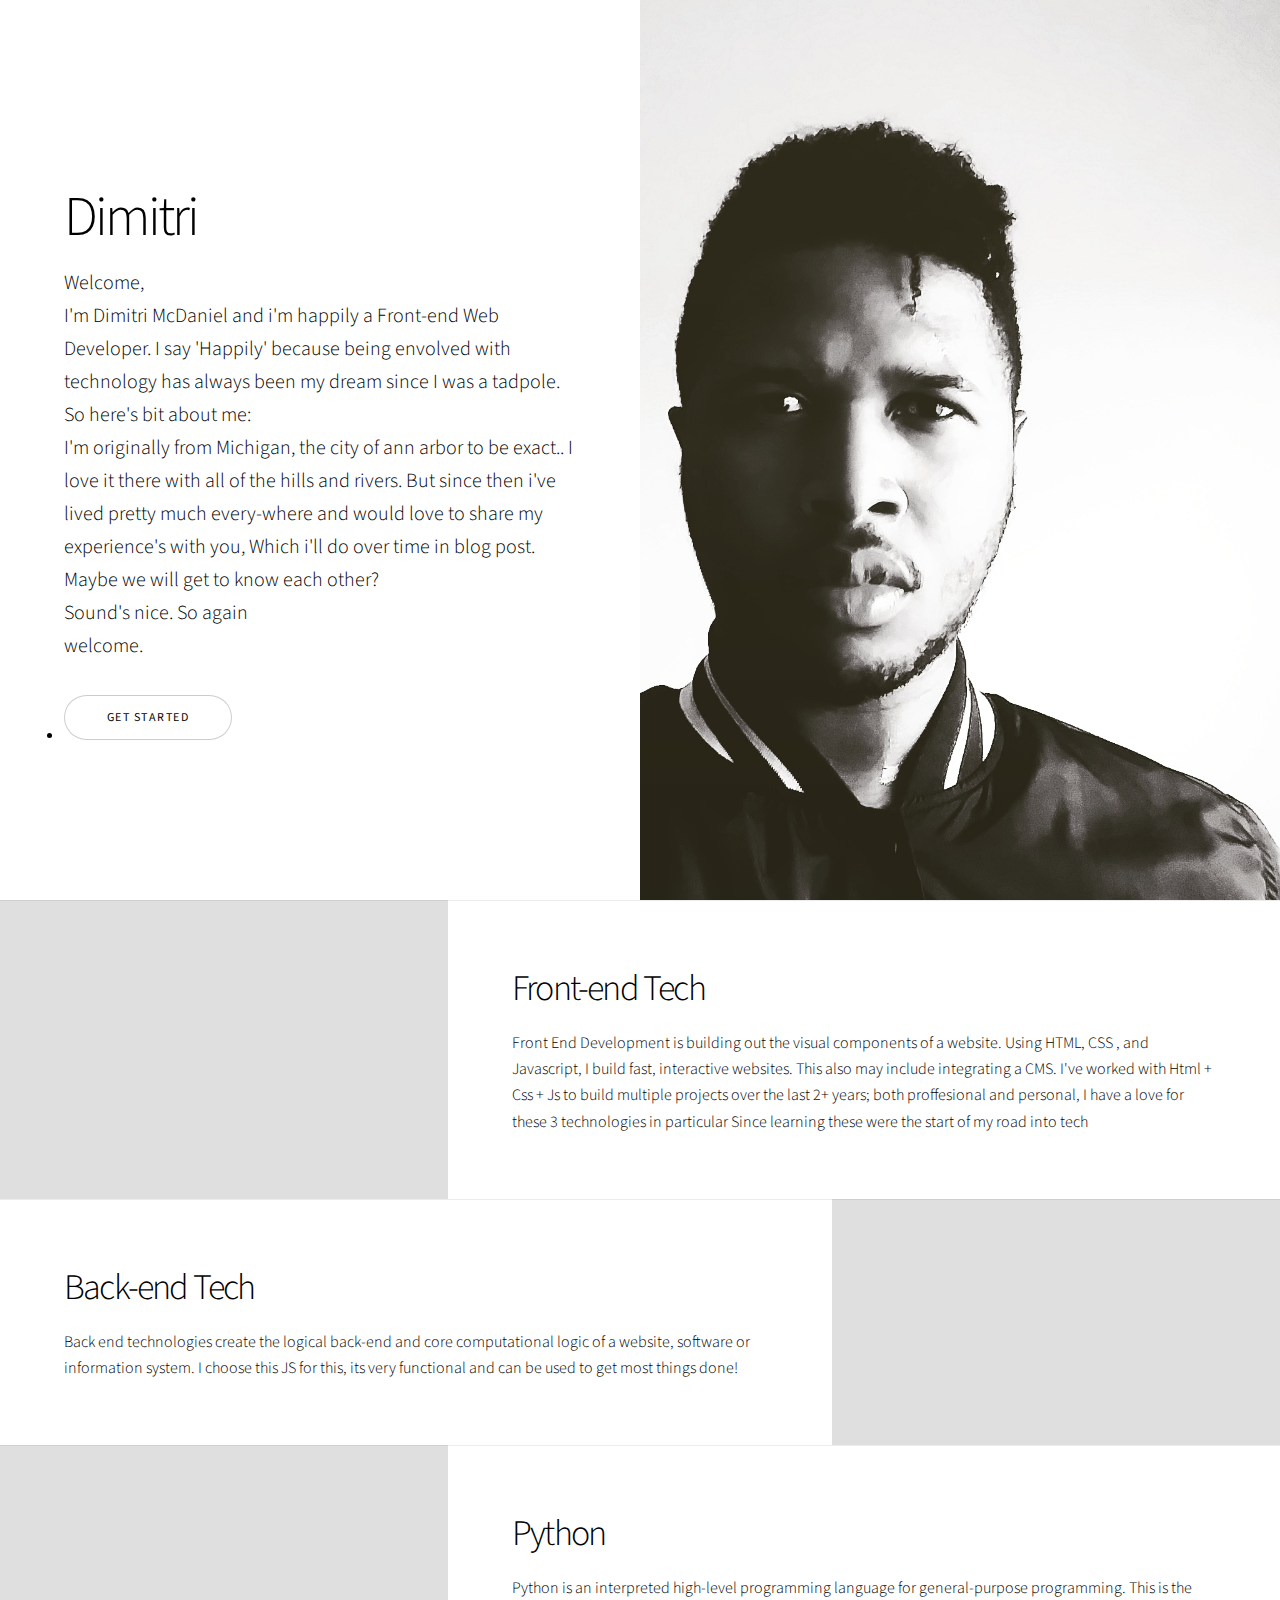
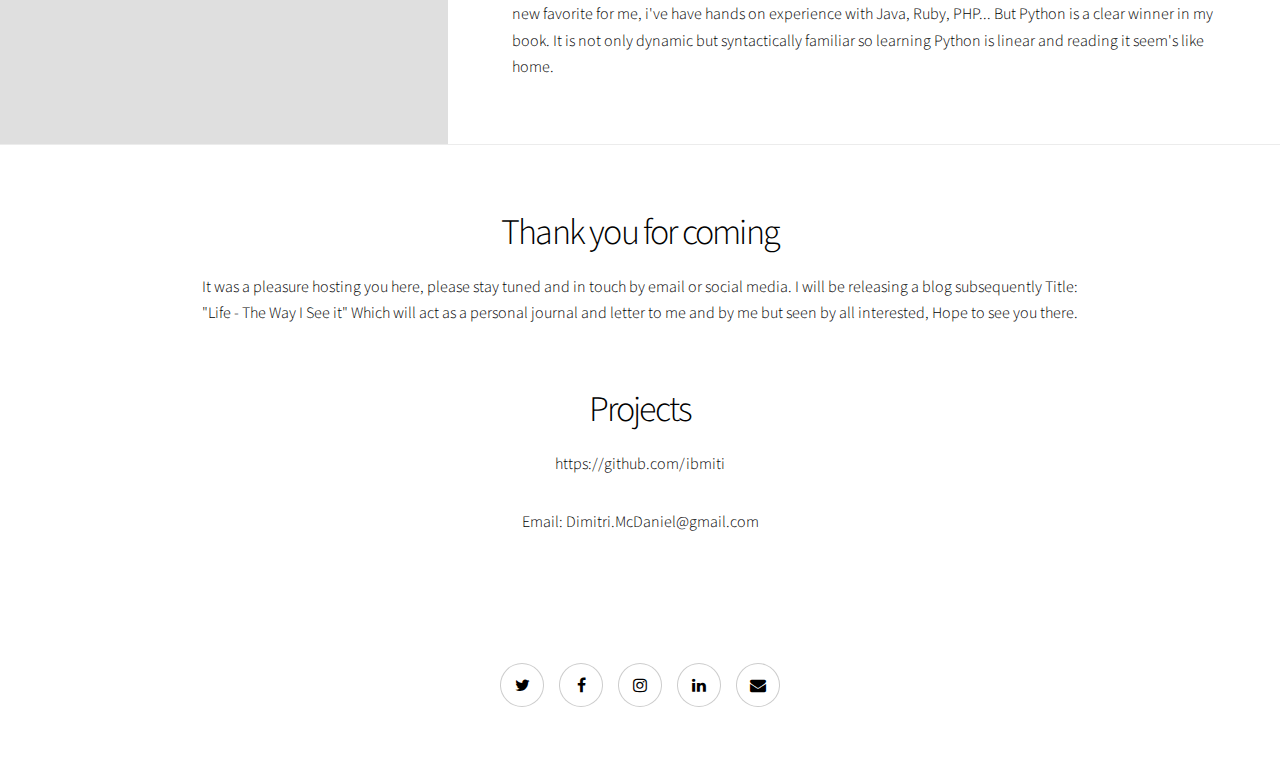
==== index.html @ ab26f189 "adding all files to master" ====
<!DOCTYPE HTML>

<html>
	<head>
		<title>Hi I'm Dimitri</title>
		<meta charset="utf-8" />
		<meta name="viewport" content="width=device-width, initial-scale=1, user-scalable=no" />
		<link rel="stylesheet" href="assets/css/main.css" />
		<noscript><link rel="stylesheet" href="assets/css/noscript.css" /></noscript>
	</head>




	<body class="is-preload">

		<!-- Wrapper -->
			<div id="wrapper" class="divided">

				<!-- One -->
					<section class="banner style1 orient-left content-align-left image-position-right fullscreen onload-image-fade-in onload-content-fade-right">
						<div class="content">
							<h1>Dimitri </h1>
							<p class="major">Welcome,<br> I'm Dimitri McDaniel and i'm happily a Front-end Web Developer. I say 'Happily' because being envolved with technology has always been my dream since I was a tadpole. So here's bit about me:<br> I'm originally from Michigan, the city of ann arbor to be exact.. I love it there with all of the hills and rivers. But since then i've lived pretty much every-where and would love to share my experience's with you, Which i'll do over time in blog post.<br> Maybe we will get to know each other? <br>Sound's nice. So again<br> welcome.</p>
								<li><a href="#first" class="button big wide smooth-scroll-middle">Get Started</a></li>
							</ul>
						</div>
						<div class="image">
							<img src="images/main2.jpg" alt="" />
						</div>
					</section>

				<!-- Two -->
					<section class="spotlight style1 orient-right content-align-left image-position-center onscroll-image-fade-in" id="first">
						<div class="content">
							<h2>Front-end Tech</h2>
							<p>Front End Development is building out the visual components of a website. Using HTML, CSS , and Javascript, I build fast, interactive websites. This also may include integrating a CMS.
							I've worked with Html + Css + Js to build multiple projects over the last 2+ years; both proffesional and personal, I have a love for these 3 technologies in particular Since learning these were the start of my road into tech</p>
							<!-- <ul class="actions stacked">
								<li><a href="#" class="button">Learn More</a></li>
							</ul>   eventually may lead to another page -->
						</div>
						<div class="image">
							<img src="images/html5.jpg" alt="html 5 image" />
						</div>
					</section>

				<!-- Three -->
					<section class="spotlight style1 orient-left content-align-left image-position-center onscroll-image-fade-in">
						<div class="content">
							<h2>Back-end Tech</h2>
							<p>Back end technologies create the logical back-end and core computational logic of a website, software or information system. I choose this JS for this, its very functional and can be used to get most things done!</p>
							<!-- <ul class="actions stacked">
								<li><a href="#" class="button">Learn More</a></li>
							</ul> -->
						</div>
						<div class="image">
							<img src="images/js.png" alt="django" />
						</div>
					</section>

				<!-- Four -->
					<section class="spotlight style1 orient-right content-align-left image-position-center onscroll-image-fade-in">
						<div class="content">
							<h2>Python</h2>
							<p>Python is an interpreted high-level programming language for general-purpose programming. This is the new favorite for me, i've have hands on experience with Java, Ruby, PHP... But Python is a clear winner in my book. It is not only dynamic but syntactically familiar so learning Python is linear and reading it seem's like home.</p>
							<!-- <ul class="actions stacked">
								<li><a href="#" class="button">Learn More</a></li>
							</ul> -->
						</div>
						<div class="image">
							<img src="images/python.jpg" alt="" />
						</div>
					</section>

				<!-- Five -->
					<section class="wrapper style1 align-center">
						<div class="inner">
							<h2>Thank you for coming </h2>
							<p>It was a pleasure hosting you here, please stay tuned and in touch by email or social media. I will be releasing a blog subsequently Title: "Life - The Way I See it" Which will act as a personal journal and letter to me and by me but seen by all interested, Hope to see you there.</p><br>
							<h2>Projects</h2>
							<p>https://github.com/ibmiti</p>
							<p>Email: Dimitri.McDaniel@gmail.com</p>

						</div>

						<!-- Gallery will add gallery later with projects i have worked on and completed-->
							<!-- <div class="gallery style2 medium lightbox onscroll-fade-in">
								<article>
									<a href="images/gallery/fulls/01.jpg" class="image">
										<img src="images/gallery/thumbs/01.jpg" alt="" />
									</a>
									<div class="caption">
										<h3>Ipsum Dolor</h3>
										<p>Lorem ipsum dolor amet, consectetur magna etiam elit. Etiam sed ultrices.</p>
										<ul class="actions fixed">
											<li><span class="button small">Details</span></li>
										</ul>
									</div>
								</article>
								<article>
									<a href="images/gallery/fulls/02.jpg" class="image">
										<img src="images/gallery/thumbs/02.jpg" alt="" />
									</a>
									<div class="caption">
										<h3>Feugiat Lorem</h3>
										<p>Lorem ipsum dolor amet, consectetur magna etiam elit. Etiam sed ultrices.</p>
										<ul class="actions fixed">
											<li><span class="button small">Details</span></li>
										</ul>
									</div>
								</article>
								<article>
									<a href="images/gallery/fulls/03.jpg" class="image">
										<img src="images/gallery/thumbs/03.jpg" alt="" />
									</a>
									<div class="caption">
										<h3>Magna Amet</h3>
										<p>Lorem ipsum dolor amet, consectetur magna etiam elit. Etiam sed ultrices.</p>
										<ul class="actions fixed">
											<li><span class="button small">Details</span></li>
										</ul>
									</div>
								</article>
								<article>
									<a href="images/gallery/fulls/04.jpg" class="image">
										<img src="images/gallery/thumbs/04.jpg" alt="" />
									</a>
									<div class="caption">
										<h3>Sed Tempus</h3>
										<p>Lorem ipsum dolor amet, consectetur magna etiam elit. Etiam sed ultrices.</p>
										<ul class="actions fixed">
											<li><span class="button small">Details</span></li>
										</ul>
									</div>
								</article>
								<article>
									<a href="images/gallery/fulls/05.jpg" class="image">
										<img src="images/gallery/thumbs/05.jpg" alt="" />
									</a>
									<div class="caption">
										<h3>Ultrices Magna</h3>
										<p>Lorem ipsum dolor amet, consectetur magna etiam elit. Etiam sed ultrices.</p>
										<ul class="actions fixed">
											<li><span class="button small">Details</span></li>
										</ul>
									</div>
								</article>
								<article>
									<a href="images/gallery/fulls/06.jpg" class="image">
										<img src="images/gallery/thumbs/06.jpg" alt="" />
									</a>
									<div class="caption">
										<h3>Sed Tempus</h3>
										<p>Lorem ipsum dolor amet, consectetur magna etiam elit. Etiam sed ultrices.</p>
										<ul class="actions fixed">
											<li><span class="button small">Details</span></li>
										</ul>
									</div>
								</article>
								<article>
									<a href="images/gallery/fulls/07.jpg" class="image">
										<img src="images/gallery/thumbs/07.jpg" alt="" />
									</a>
									<div class="caption">
										<h3>Ipsum Lorem</h3>
										<p>Lorem ipsum dolor amet, consectetur magna etiam elit. Etiam sed ultrices.</p>
										<ul class="actions fixed">
											<li><span class="button small">Details</span></li>
										</ul>
									</div>
								</article>
								<article>
									<a href="images/gallery/fulls/08.jpg" class="image">
										<img src="images/gallery/thumbs/08.jpg" alt="" />
									</a>
									<div class="caption">
										<h3>Magna Risus</h3>
										<p>Lorem ipsum dolor amet, consectetur magna etiam elit. Etiam sed ultrices.</p>
										<ul class="actions fixed">
											<li><span class="button small">Details</span></li>
										</ul>
									</div>
								</article>
								<article>
									<a href="images/gallery/fulls/09.jpg" class="image">
										<img src="images/gallery/thumbs/09.jpg" alt="" />
									</a>
									<div class="caption">
										<h3>Tempus Dolor</h3>
										<p>Lorem ipsum dolor amet, consectetur magna etiam elit. Etiam sed ultrices.</p>
										<ul class="actions fixed">
											<li><span class="button small">Details</span></li>
										</ul>
									</div>
								</article>
								<article>
									<a href="images/gallery/fulls/10.jpg" class="image">
										<img src="images/gallery/thumbs/10.jpg" alt="" />
									</a>
									<div class="caption">
										<h3>Sed Etiam</h3>
										<p>Lorem ipsum dolor amet, consectetur magna etiam elit. Etiam sed ultrices.</p>
										<ul class="actions fixed">
											<li><span class="button small">Details</span></li>
										</ul>
									</div>
								</article>
								<article>
									<a href="images/gallery/fulls/11.jpg" class="image">
										<img src="images/gallery/thumbs/11.jpg" alt="" />
									</a>
									<div class="caption">
										<h3>Magna Lorem</h3>
										<p>Lorem ipsum dolor amet, consectetur magna etiam elit. Etiam sed ultrices.</p>
										<ul class="actions fixed">
											<li><span class="button small">Details</span></li>
										</ul>
									</div>
								</article>
								<article>
									<a href="images/gallery/fulls/12.jpg" class="image">
										<img src="images/gallery/thumbs/12.jpg" alt="" />
									</a>
									<div class="caption">
										<h3>Ipsum Dolor</h3>
										<p>Lorem ipsum dolor amet, consectetur magna etiam elit. Etiam sed ultrices.</p>
										<ul class="actions fixed">
											<li><span class="button small">Details</span></li>
										</ul>
									</div>
								</article>
							</div>

					</section> -->

				<!-- Six -->
					<!-- <section class="wrapper style1 align-center">
						<div class="inner">
							<h2>Ipsum sed consequat</h2>
							<p>Lorem ipsum dolor sit amet, consectetur adipiscing elit. Morbi id ante sed ex pharetra lacinia sit amet vel massa. Donec facilisis laoreet nulla eu bibendum. Donec ut ex risus. Fusce lorem lectus, pharetra pretium massa et, hendrerit vestibulum odio lorem ipsum.</p>
							<div class="items style1 medium onscroll-fade-in">
								<section>
									<span class="icon style2 major fa-diamond"></span>
									<h3>Lorem</h3>
									<p>Lorem ipsum dolor sit amet, consectetur adipiscing elit. Morbi dui turpis, cursus eget orci amet aliquam congue semper. Etiam eget ultrices risus nec tempor elit.</p>
								</section>
								<section>
									<span class="icon style2 major fa-save"></span>
									<h3>Ipsum</h3>
									<p>Lorem ipsum dolor sit amet, consectetur adipiscing elit. Morbi dui turpis, cursus eget orci amet aliquam congue semper. Etiam eget ultrices risus nec tempor elit.</p>
								</section>
								<section>
									<span class="icon style2 major fa-bar-chart"></span>
									<h3>Dolor</h3>
									<p>Lorem ipsum dolor sit amet, consectetur adipiscing elit. Morbi dui turpis, cursus eget orci amet aliquam congue semper. Etiam eget ultrices risus nec tempor elit.</p>
								</section>
								<section>
									<span class="icon style2 major fa-wifi"></span>
									<h3>Amet</h3>
									<p>Lorem ipsum dolor sit amet, consectetur adipiscing elit. Morbi dui turpis, cursus eget orci amet aliquam congue semper. Etiam eget ultrices risus nec tempor elit.</p>
								</section>
								<section>
									<span class="icon style2 major fa-cog"></span>
									<h3>Magna</h3>
									<p>Lorem ipsum dolor sit amet, consectetur adipiscing elit. Morbi dui turpis, cursus eget orci amet aliquam congue semper. Etiam eget ultrices risus nec tempor elit.</p>
								</section>
								<section>
									<span class="icon style2 major fa-paper-plane"></span>
									<h3>Tempus</h3>
									<p>Lorem ipsum dolor sit amet, consectetur adipiscing elit. Morbi dui turpis, cursus eget orci amet aliquam congue semper. Etiam eget ultrices risus nec tempor elit.</p>
								</section>
								<section>
									<span class="icon style2 major fa-desktop"></span>
									<h3>Aliquam</h3>
									<p>Lorem ipsum dolor sit amet, consectetur adipiscing elit. Morbi dui turpis, cursus eget orci amet aliquam congue semper. Etiam eget ultrices risus nec tempor elit.</p>
								</section>
								<section>
									<span class="icon style2 major fa-refresh"></span>
									<h3>Elit</h3>
									<p>Lorem ipsum dolor sit amet, consectetur adipiscing elit. Morbi dui turpis, cursus eget orci amet aliquam congue semper. Etiam eget ultrices risus nec tempor elit.</p>
								</section>
								<section>
									<span class="icon style2 major fa-hashtag"></span>
									<h3>Morbi</h3>
									<p>Lorem ipsum dolor sit amet, consectetur adipiscing elit. Morbi dui turpis, cursus eget orci amet aliquam congue semper. Etiam eget ultrices risus nec tempor elit.</p>
								</section>
								<section>
									<span class="icon style2 major fa-bolt"></span>
									<h3>Turpis</h3>
									<p>Lorem ipsum dolor sit amet, consectetur adipiscing elit. Morbi dui turpis, cursus eget orci amet aliquam congue semper. Etiam eget ultrices risus nec tempor elit.</p>
								</section>
								<section>
									<span class="icon style2 major fa-envelope"></span>
									<h3>Ultrices</h3>
									<p>Lorem ipsum dolor sit amet, consectetur adipiscing elit. Morbi dui turpis, cursus eget orci amet aliquam congue semper. Etiam eget ultrices risus nec tempor elit.</p>
								</section>
								<section>
									<span class="icon style2 major fa-leaf"></span>
									<h3>Risus</h3>
									<p>Lorem ipsum dolor sit amet, consectetur adipiscing elit. Morbi dui turpis, cursus eget orci amet aliquam congue semper. Etiam eget ultrices risus nec tempor elit.</p>
								</section>
							</div>
						</div>
					</section> -->

				<!-- Seven -->
					<!-- <section class="wrapper style1 align-center">
						<div class="inner medium">
							<h2>Get in touch</h2>
							<form method="post" action="#">
								<div class="fields">
									<div class="field half">
										<label for="name">Name</label>
										<input type="text" name="name" id="name" value="" />
									</div>
									<div class="field half">
										<label for="email">Email</label>
										<input type="email" name="email" id="email" value="" />
									</div>
									<div class="field">
										<label for="message">Message</label>
										<textarea name="message" id="message" rows="6"></textarea>
									</div>
								</div>
								<ul class="actions special">
									<li><input type="submit" name="submit" id="submit" value="Send Message" /></li>
								</ul>
							</form>

						</div>
					</section> -->

				<!-- Footer -->
					<footer class="wrapper style1 align-center">
						<div class="inner">
							<ul class="icons">
								<li><a href="https://twitter.com/ib_miti" class="icon style2 fa-twitter"><span class="label">Twitter</span></a></li>
								<li><a href="https://www.facebook.com/dimitri.mcdaniel" class="icon style2 fa-facebook"><span class="label">Facebook</span></a></li>
								<li><a href="https://www.instagram.com/_bmiti_/?hl=en" class="icon style2 fa-instagram"><span class="label">Instagram</span></a></li>
								<li><a href="https://www.linkedin.com/in/dimitri-mcdaniel-65170963/" class="icon style2 fa-linkedin"><span class="label">LinkedIn</span></a></li>
								<li><a href="https://mail.google.com/" class="icon style2 fa-envelope"><span class="label">Dimitri.McDaniel@gmail.com</span></a></li>
							</ul>

						</div>
					</footer>

			</div>

		<!-- Scripts -->
			<script src="assets/js/jquery.min.js"></script>
			<script src="assets/js/jquery.scrollex.min.js"></script>
			<script src="assets/js/jquery.scrolly.min.js"></script>
			<script src="assets/js/browser.min.js"></script>
			<script src="assets/js/breakpoints.min.js"></script>
			<script src="assets/js/util.js"></script>
			<script src="assets/js/main.js"></script>

	</body>
</html>
---- assets/css/main.css ----
@import url(font-awesome.min.css);
@import url("https://fonts.googleapis.com/css?family=Source+Sans+Pro:300,300i,400,400i");

/*
	Story by HTML5 UP
	html5up.net | @ajlkn
	Free for personal and commercial use under the CCA 3.0 license (html5up.net/license)
*/

html, body, div, span, applet, object,
iframe, h1, h2, h3, h4, h5, h6, p, blockquote,
pre, a, abbr, acronym, address, big, cite,
code, del, dfn, em, img, ins, kbd, q, s, samp,
small, strike, strong, sub, sup, tt, var, b,
u, i, center, dl, dt, dd, ol, ul, li, fieldset,
form, label, legend, table, caption, tbody,
tfoot, thead, tr, th, td, article, aside,
canvas, details, embed, figure, figcaption,
footer, header, hgroup, menu, nav, output, ruby,
section, summary, time, mark, audio, video {
	margin: 0;
	padding: 0;
	border: 0;
	font-size: 100%;
	font: inherit;
	vertical-align: baseline;}

article, aside, details, figcaption, figure,
footer, header, hgroup, menu, nav, section {
	display: block;}

body {
	line-height: 1;
}

ol, ul {
	list-style: none;
}

blockquote, q {
	quotes: none;
}

	blockquote:before, blockquote:after, q:before, q:after {
		content: '';
		content: none;
	}

table {
	border-collapse: collapse;
	border-spacing: 0;
}

body {
	-webkit-text-size-adjust: none;
}

mark {
	background-color: transparent;
	color: inherit;
}

input::-moz-focus-inner {
	border: 0;
	padding: 0;
}

input, select, textarea {
	-moz-appearance: none;
	-webkit-appearance: none;
	-ms-appearance: none;
	appearance: none;
}

/* Basic */

	@-ms-viewport {
		width: device-width;
	}

	body {
		-ms-overflow-style: scrollbar;
	}

	@media screen and (max-width: 480px) {

		html, body {
			min-width: 320px;
		}

	}

	html {
		box-sizing: border-box;
	}

	*, *:before, *:after {
		box-sizing: inherit;
	}

	body {
		background: #ffffff;
	}

		body.is-preload *, body.is-preload *:before, body.is-preload *:after {
			-moz-animation: none !important;
			-webkit-animation: none !important;
			-ms-animation: none !important;
			animation: none !important;
			-moz-transition: none !important;
			-webkit-transition: none !important;
			-ms-transition: none !important;
			transition: none !important;
		}

/* Type */

	html {
		font-size: 18pt;
	}

		@media screen and (max-width: 1680px) {

			html {
				font-size: 14pt;
			}

		}

		@media screen and (max-width: 1280px) {

			html {
				font-size: 12pt;
			}

		}

		@media screen and (max-width: 736px) {

			html {
				font-size: 11pt;
			}

		}

		@media screen and (max-width: 360px) {

			html {
				font-size: 10pt;
			}

		}

	body {
		background-color: #ffffff;
		color: #000000;
	}

	body, input, select, textarea {
		font-family: "Source Sans Pro", Helvetica, sans-serif;
		font-size: 1rem;
		font-weight: 300;
		line-height: 1.65;
	}

	a {
		-moz-transition: color 0.2s ease-in-out;
		-webkit-transition: color 0.2s ease-in-out;
		-ms-transition: color 0.2s ease-in-out;
		transition: color 0.2s ease-in-out;
		text-decoration: underline;
	}

		a:hover {
			text-decoration: none;
		}

	strong, b {
		font-weight: 400;
	}

	em, i {
		font-style: italic;
	}

	p {
		margin: 0 0 2rem 0;
	}

		p.major {
			font-size: 1.25rem;
		}

	h1, h2, h3, h4, h5, h6 {
		font-weight: 300;
		line-height: 1.375;
		letter-spacing: -0.05em;
		margin: 0 0 1rem 0;
	}

		h1 a, h2 a, h3 a, h4 a, h5 a, h6 a {
			color: inherit;
			text-decoration: none;
		}

	h1 {
		font-size: 3.5rem;
		line-height: 1.2;
	}

	h2 {
		font-size: 2.25rem;
	}

	h3 {
		font-size: 1.5rem;
	}

	h4 {
		font-size: 1.1rem;
	}

	h5 {
		font-size: 0.9rem;
	}

	h6 {
		font-size: 0.7rem;
	}

	sub {
		font-size: 0.8rem;
		position: relative;
		top: 0.5rem;
	}

	sup {
		font-size: 0.8rem;
		position: relative;
		top: -0.5rem;
	}

	blockquote {
		border-left: solid 4px;
		font-style: italic;
		margin: 0 0 2rem 0;
		padding: 0.5rem 0 0.5rem 2rem;
	}

	code {
		border-radius: 4px;
		font-family: "Courier New", monospace;
		font-size: 0.9em;
		margin: 0 0.25rem;
		padding: 0.25rem 0.325rem;
	}

	pre {
		-webkit-overflow-scrolling: touch;
		font-family: "Courier New", monospace;
		font-size: 0.9em;
		margin: 0 0 2rem 0;
	}

		pre code {
			display: block;
			line-height: 1.5;
			padding: 0.75rem 1rem;
			overflow-x: auto;
		}

	hr {
		border: 0;
		border-bottom: solid 1px;
		margin: 2.5rem 0;
	}

		hr.major {
			margin: 3.5rem 0;
		}

	.align-left {
		text-align: left;
	}

	.align-center {
		text-align: center;
	}

	.align-right {
		text-align: right;
	}

	@media screen and (max-width: 736px) {

		p.major {
			font-size: 1.1rem;
		}

		h1 {
			font-size: 2.5rem;
		}

		h2 {
			font-size: 2rem;
		}

		h3 {
			font-size: 1.25rem;
		}

		h4 {
			font-size: 1rem;
		}

	}

	input, select, textarea {
		color: #000000;
	}

	a {
		color: #000000;
	}

		a:hover {
			color: #47D3E5;
		}

	strong, b {
		color: #000000;
	}

	h1, h2, h3, h4, h5, h6 {
		color: #000000;
	}

	blockquote {
		border-left-color: rgba(0, 0, 0, 0.2);
	}

	code {
		background: rgba(0, 0, 0, 0.05);
		border-color: rgba(0, 0, 0, 0.2);
	}

	hr {
		border-bottom-color: rgba(0, 0, 0, 0.2);
	}

/* Row */

	.row {
		display: flex;
		flex-wrap: wrap;
		box-sizing: border-box;
		align-items: stretch;
	}

		.row > * {
			box-sizing: border-box;
		}

		.row.gtr-uniform > * > :last-child {
			margin-bottom: 0;
		}

		.row.aln-left {
			justify-content: flex-start;
		}

		.row.aln-center {
			justify-content: center;
		}

		.row.aln-right {
			justify-content: flex-end;
		}

		.row.aln-top {
			align-items: flex-start;
		}

		.row.aln-middle {
			align-items: center;
		}

		.row.aln-bottom {
			align-items: flex-end;
		}

		.row > .imp {
			order: -1;
		}

		.row > .col-1 {
			width: 8.3333333333%;
		}

		.row > .off-1 {
			margin-left: 8.3333333333%;
		}

		.row > .col-2 {
			width: 16.6666666667%;
		}

		.row > .off-2 {
			margin-left: 16.6666666667%;
		}

		.row > .col-3 {
			width: 25%;
		}

		.row > .off-3 {
			margin-left: 25%;
		}

		.row > .col-4 {
			width: 33.3333333333%;
		}

		.row > .off-4 {
			margin-left: 33.3333333333%;
		}

		.row > .col-5 {
			width: 41.6666666667%;
		}

		.row > .off-5 {
			margin-left: 41.6666666667%;
		}

		.row > .col-6 {
			width: 50%;
		}

		.row > .off-6 {
			margin-left: 50%;
		}

		.row > .col-7 {
			width: 58.3333333333%;
		}

		.row > .off-7 {
			margin-left: 58.3333333333%;
		}

		.row > .col-8 {
			width: 66.6666666667%;
		}

		.row > .off-8 {
			margin-left: 66.6666666667%;
		}

		.row > .col-9 {
			width: 75%;
		}

		.row > .off-9 {
			margin-left: 75%;
		}

		.row > .col-10 {
			width: 83.3333333333%;
		}

		.row > .off-10 {
			margin-left: 83.3333333333%;
		}

		.row > .col-11 {
			width: 91.6666666667%;
		}

		.row > .off-11 {
			margin-left: 91.6666666667%;
		}

		.row > .col-12 {
			width: 100%;
		}

		.row > .off-12 {
			margin-left: 100%;
		}

		.row.gtr-0 {
			margin-top: 0;
			margin-left: 0rem;
		}

			.row.gtr-0 > * {
				padding: 0 0 0 0rem;
			}

			.row.gtr-0.gtr-uniform {
				margin-top: 0rem;
			}

				.row.gtr-0.gtr-uniform > * {
					padding-top: 0rem;
				}

		.row.gtr-25 {
			margin-top: 0;
			margin-left: -0.5rem;
		}

			.row.gtr-25 > * {
				padding: 0 0 0 0.5rem;
			}

			.row.gtr-25.gtr-uniform {
				margin-top: -0.5rem;
			}

				.row.gtr-25.gtr-uniform > * {
					padding-top: 0.5rem;
				}

		.row.gtr-50 {
			margin-top: 0;
			margin-left: -1rem;
		}

			.row.gtr-50 > * {
				padding: 0 0 0 1rem;
			}

			.row.gtr-50.gtr-uniform {
				margin-top: -1rem;
			}

				.row.gtr-50.gtr-uniform > * {
					padding-top: 1rem;
				}

		.row {
			margin-top: 0;
			margin-left: -2rem;
		}

			.row > * {
				padding: 0 0 0 2rem;
			}

			.row.gtr-uniform {
				margin-top: -2rem;
			}

				.row.gtr-uniform > * {
					padding-top: 2rem;
				}

		.row.gtr-150 {
			margin-top: 0;
			margin-left: -3rem;
		}

			.row.gtr-150 > * {
				padding: 0 0 0 3rem;
			}

			.row.gtr-150.gtr-uniform {
				margin-top: -3rem;
			}

				.row.gtr-150.gtr-uniform > * {
					padding-top: 3rem;
				}

		.row.gtr-200 {
			margin-top: 0;
			margin-left: -4rem;
		}

			.row.gtr-200 > * {
				padding: 0 0 0 4rem;
			}

			.row.gtr-200.gtr-uniform {
				margin-top: -4rem;
			}

				.row.gtr-200.gtr-uniform > * {
					padding-top: 4rem;
				}

		@media screen and (max-width: 1680px) {

			.row {
				display: flex;
				flex-wrap: wrap;
				box-sizing: border-box;
				align-items: stretch;
			}

				.row > * {
					box-sizing: border-box;
				}

				.row.gtr-uniform > * > :last-child {
					margin-bottom: 0;
				}

				.row.aln-left {
					justify-content: flex-start;
				}

				.row.aln-center {
					justify-content: center;
				}

				.row.aln-right {
					justify-content: flex-end;
				}

				.row.aln-top {
					align-items: flex-start;
				}

				.row.aln-middle {
					align-items: center;
				}

				.row.aln-bottom {
					align-items: flex-end;
				}

				.row > .imp-xlarge {
					order: -1;
				}

				.row > .col-1-xlarge {
					width: 8.3333333333%;
				}

				.row > .off-1-xlarge {
					margin-left: 8.3333333333%;
				}

				.row > .col-2-xlarge {
					width: 16.6666666667%;
				}

				.row > .off-2-xlarge {
					margin-left: 16.6666666667%;
				}

				.row > .col-3-xlarge {
					width: 25%;
				}

				.row > .off-3-xlarge {
					margin-left: 25%;
				}

				.row > .col-4-xlarge {
					width: 33.3333333333%;
				}

				.row > .off-4-xlarge {
					margin-left: 33.3333333333%;
				}

				.row > .col-5-xlarge {
					width: 41.6666666667%;
				}

				.row > .off-5-xlarge {
					margin-left: 41.6666666667%;
				}

				.row > .col-6-xlarge {
					width: 50%;
				}

				.row > .off-6-xlarge {
					margin-left: 50%;
				}

				.row > .col-7-xlarge {
					width: 58.3333333333%;
				}

				.row > .off-7-xlarge {
					margin-left: 58.3333333333%;
				}

				.row > .col-8-xlarge {
					width: 66.6666666667%;
				}

				.row > .off-8-xlarge {
					margin-left: 66.6666666667%;
				}

				.row > .col-9-xlarge {
					width: 75%;
				}

				.row > .off-9-xlarge {
					margin-left: 75%;
				}

				.row > .col-10-xlarge {
					width: 83.3333333333%;
				}

				.row > .off-10-xlarge {
					margin-left: 83.3333333333%;
				}

				.row > .col-11-xlarge {
					width: 91.6666666667%;
				}

				.row > .off-11-xlarge {
					margin-left: 91.6666666667%;
				}

				.row > .col-12-xlarge {
					width: 100%;
				}

				.row > .off-12-xlarge {
					margin-left: 100%;
				}

				.row.gtr-0 {
					margin-top: 0;
					margin-left: 0rem;
				}

					.row.gtr-0 > * {
						padding: 0 0 0 0rem;
					}

					.row.gtr-0.gtr-uniform {
						margin-top: 0rem;
					}

						.row.gtr-0.gtr-uniform > * {
							padding-top: 0rem;
						}

				.row.gtr-25 {
					margin-top: 0;
					margin-left: -0.5rem;
				}

					.row.gtr-25 > * {
						padding: 0 0 0 0.5rem;
					}

					.row.gtr-25.gtr-uniform {
						margin-top: -0.5rem;
					}

						.row.gtr-25.gtr-uniform > * {
							padding-top: 0.5rem;
						}

				.row.gtr-50 {
					margin-top: 0;
					margin-left: -1rem;
				}

					.row.gtr-50 > * {
						padding: 0 0 0 1rem;
					}

					.row.gtr-50.gtr-uniform {
						margin-top: -1rem;
					}

						.row.gtr-50.gtr-uniform > * {
							padding-top: 1rem;
						}

				.row {
					margin-top: 0;
					margin-left: -2rem;
				}

					.row > * {
						padding: 0 0 0 2rem;
					}

					.row.gtr-uniform {
						margin-top: -2rem;
					}

						.row.gtr-uniform > * {
							padding-top: 2rem;
						}

				.row.gtr-150 {
					margin-top: 0;
					margin-left: -3rem;
				}

					.row.gtr-150 > * {
						padding: 0 0 0 3rem;
					}

					.row.gtr-150.gtr-uniform {
						margin-top: -3rem;
					}

						.row.gtr-150.gtr-uniform > * {
							padding-top: 3rem;
						}

				.row.gtr-200 {
					margin-top: 0;
					margin-left: -4rem;
				}

					.row.gtr-200 > * {
						padding: 0 0 0 4rem;
					}

					.row.gtr-200.gtr-uniform {
						margin-top: -4rem;
					}

						.row.gtr-200.gtr-uniform > * {
							padding-top: 4rem;
						}

		}

		@media screen and (max-width: 1280px) {

			.row {
				display: flex;
				flex-wrap: wrap;
				box-sizing: border-box;
				align-items: stretch;
			}

				.row > * {
					box-sizing: border-box;
				}

				.row.gtr-uniform > * > :last-child {
					margin-bottom: 0;
				}

				.row.aln-left {
					justify-content: flex-start;
				}

				.row.aln-center {
					justify-content: center;
				}

				.row.aln-right {
					justify-content: flex-end;
				}

				.row.aln-top {
					align-items: flex-start;
				}

				.row.aln-middle {
					align-items: center;
				}

				.row.aln-bottom {
					align-items: flex-end;
				}

				.row > .imp-large {
					order: -1;
				}

				.row > .col-1-large {
					width: 8.3333333333%;
				}

				.row > .off-1-large {
					margin-left: 8.3333333333%;
				}

				.row > .col-2-large {
					width: 16.6666666667%;
				}

				.row > .off-2-large {
					margin-left: 16.6666666667%;
				}

				.row > .col-3-large {
					width: 25%;
				}

				.row > .off-3-large {
					margin-left: 25%;
				}

				.row > .col-4-large {
					width: 33.3333333333%;
				}

				.row > .off-4-large {
					margin-left: 33.3333333333%;
				}

				.row > .col-5-large {
					width: 41.6666666667%;
				}

				.row > .off-5-large {
					margin-left: 41.6666666667%;
				}

				.row > .col-6-large {
					width: 50%;
				}

				.row > .off-6-large {
					margin-left: 50%;
				}

				.row > .col-7-large {
					width: 58.3333333333%;
				}

				.row > .off-7-large {
					margin-left: 58.3333333333%;
				}

				.row > .col-8-large {
					width: 66.6666666667%;
				}

				.row > .off-8-large {
					margin-left: 66.6666666667%;
				}

				.row > .col-9-large {
					width: 75%;
				}

				.row > .off-9-large {
					margin-left: 75%;
				}

				.row > .col-10-large {
					width: 83.3333333333%;
				}

				.row > .off-10-large {
					margin-left: 83.3333333333%;
				}

				.row > .col-11-large {
					width: 91.6666666667%;
				}

				.row > .off-11-large {
					margin-left: 91.6666666667%;
				}

				.row > .col-12-large {
					width: 100%;
				}

				.row > .off-12-large {
					margin-left: 100%;
				}

				.row.gtr-0 {
					margin-top: 0;
					margin-left: 0rem;
				}

					.row.gtr-0 > * {
						padding: 0 0 0 0rem;
					}

					.row.gtr-0.gtr-uniform {
						margin-top: 0rem;
					}

						.row.gtr-0.gtr-uniform > * {
							padding-top: 0rem;
						}

				.row.gtr-25 {
					margin-top: 0;
					margin-left: -0.5rem;
				}

					.row.gtr-25 > * {
						padding: 0 0 0 0.5rem;
					}

					.row.gtr-25.gtr-uniform {
						margin-top: -0.5rem;
					}

						.row.gtr-25.gtr-uniform > * {
							padding-top: 0.5rem;
						}

				.row.gtr-50 {
					margin-top: 0;
					margin-left: -1rem;
				}

					.row.gtr-50 > * {
						padding: 0 0 0 1rem;
					}

					.row.gtr-50.gtr-uniform {
						margin-top: -1rem;
					}

						.row.gtr-50.gtr-uniform > * {
							padding-top: 1rem;
						}

				.row {
					margin-top: 0;
					margin-left: -2rem;
				}

					.row > * {
						padding: 0 0 0 2rem;
					}

					.row.gtr-uniform {
						margin-top: -2rem;
					}

						.row.gtr-uniform > * {
							padding-top: 2rem;
						}

				.row.gtr-150 {
					margin-top: 0;
					margin-left: -3rem;
				}

					.row.gtr-150 > * {
						padding: 0 0 0 3rem;
					}

					.row.gtr-150.gtr-uniform {
						margin-top: -3rem;
					}

						.row.gtr-150.gtr-uniform > * {
							padding-top: 3rem;
						}

				.row.gtr-200 {
					margin-top: 0;
					margin-left: -4rem;
				}

					.row.gtr-200 > * {
						padding: 0 0 0 4rem;
					}

					.row.gtr-200.gtr-uniform {
						margin-top: -4rem;
					}

						.row.gtr-200.gtr-uniform > * {
							padding-top: 4rem;
						}

		}

		@media screen and (max-width: 980px) {

			.row {
				display: flex;
				flex-wrap: wrap;
				box-sizing: border-box;
				align-items: stretch;
			}

				.row > * {
					box-sizing: border-box;
				}

				.row.gtr-uniform > * > :last-child {
					margin-bottom: 0;
				}

				.row.aln-left {
					justify-content: flex-start;
				}

				.row.aln-center {
					justify-content: center;
				}

				.row.aln-right {
					justify-content: flex-end;
				}

				.row.aln-top {
					align-items: flex-start;
				}

				.row.aln-middle {
					align-items: center;
				}

				.row.aln-bottom {
					align-items: flex-end;
				}

				.row > .imp-medium {
					order: -1;
				}

				.row > .col-1-medium {
					width: 8.3333333333%;
				}

				.row > .off-1-medium {
					margin-left: 8.3333333333%;
				}

				.row > .col-2-medium {
					width: 16.6666666667%;
				}

				.row > .off-2-medium {
					margin-left: 16.6666666667%;
				}

				.row > .col-3-medium {
					width: 25%;
				}

				.row > .off-3-medium {
					margin-left: 25%;
				}

				.row > .col-4-medium {
					width: 33.3333333333%;
				}

				.row > .off-4-medium {
					margin-left: 33.3333333333%;
				}

				.row > .col-5-medium {
					width: 41.6666666667%;
				}

				.row > .off-5-medium {
					margin-left: 41.6666666667%;
				}

				.row > .col-6-medium {
					width: 50%;
				}

				.row > .off-6-medium {
					margin-left: 50%;
				}

				.row > .col-7-medium {
					width: 58.3333333333%;
				}

				.row > .off-7-medium {
					margin-left: 58.3333333333%;
				}

				.row > .col-8-medium {
					width: 66.6666666667%;
				}

				.row > .off-8-medium {
					margin-left: 66.6666666667%;
				}

				.row > .col-9-medium {
					width: 75%;
				}

				.row > .off-9-medium {
					margin-left: 75%;
				}

				.row > .col-10-medium {
					width: 83.3333333333%;
				}

				.row > .off-10-medium {
					margin-left: 83.3333333333%;
				}

				.row > .col-11-medium {
					width: 91.6666666667%;
				}

				.row > .off-11-medium {
					margin-left: 91.6666666667%;
				}

				.row > .col-12-medium {
					width: 100%;
				}

				.row > .off-12-medium {
					margin-left: 100%;
				}

				.row.gtr-0 {
					margin-top: 0;
					margin-left: 0rem;
				}

					.row.gtr-0 > * {
						padding: 0 0 0 0rem;
					}

					.row.gtr-0.gtr-uniform {
						margin-top: 0rem;
					}

						.row.gtr-0.gtr-uniform > * {
							padding-top: 0rem;
						}

				.row.gtr-25 {
					margin-top: 0;
					margin-left: -0.5rem;
				}

					.row.gtr-25 > * {
						padding: 0 0 0 0.5rem;
					}

					.row.gtr-25.gtr-uniform {
						margin-top: -0.5rem;
					}

						.row.gtr-25.gtr-uniform > * {
							padding-top: 0.5rem;
						}

				.row.gtr-50 {
					margin-top: 0;
					margin-left: -1rem;
				}

					.row.gtr-50 > * {
						padding: 0 0 0 1rem;
					}

					.row.gtr-50.gtr-uniform {
						margin-top: -1rem;
					}

						.row.gtr-50.gtr-uniform > * {
							padding-top: 1rem;
						}

				.row {
					margin-top: 0;
					margin-left: -2rem;
				}

					.row > * {
						padding: 0 0 0 2rem;
					}

					.row.gtr-uniform {
						margin-top: -2rem;
					}

						.row.gtr-uniform > * {
							padding-top: 2rem;
						}

				.row.gtr-150 {
					margin-top: 0;
					margin-left: -3rem;
				}

					.row.gtr-150 > * {
						padding: 0 0 0 3rem;
					}

					.row.gtr-150.gtr-uniform {
						margin-top: -3rem;
					}

						.row.gtr-150.gtr-uniform > * {
							padding-top: 3rem;
						}

				.row.gtr-200 {
					margin-top: 0;
					margin-left: -4rem;
				}

					.row.gtr-200 > * {
						padding: 0 0 0 4rem;
					}

					.row.gtr-200.gtr-uniform {
						margin-top: -4rem;
					}

						.row.gtr-200.gtr-uniform > * {
							padding-top: 4rem;
						}

		}

		@media screen and (max-width: 736px) {

			.row {
				display: flex;
				flex-wrap: wrap;
				box-sizing: border-box;
				align-items: stretch;
			}

				.row > * {
					box-sizing: border-box;
				}

				.row.gtr-uniform > * > :last-child {
					margin-bottom: 0;
				}

				.row.aln-left {
					justify-content: flex-start;
				}

				.row.aln-center {
					justify-content: center;
				}

				.row.aln-right {
					justify-content: flex-end;
				}

				.row.aln-top {
					align-items: flex-start;
				}

				.row.aln-middle {
					align-items: center;
				}

				.row.aln-bottom {
					align-items: flex-end;
				}

				.row > .imp-small {
					order: -1;
				}

				.row > .col-1-small {
					width: 8.3333333333%;
				}

				.row > .off-1-small {
					margin-left: 8.3333333333%;
				}

				.row > .col-2-small {
					width: 16.6666666667%;
				}

				.row > .off-2-small {
					margin-left: 16.6666666667%;
				}

				.row > .col-3-small {
					width: 25%;
				}

				.row > .off-3-small {
					margin-left: 25%;
				}

				.row > .col-4-small {
					width: 33.3333333333%;
				}

				.row > .off-4-small {
					margin-left: 33.3333333333%;
				}

				.row > .col-5-small {
					width: 41.6666666667%;
				}

				.row > .off-5-small {
					margin-left: 41.6666666667%;
				}

				.row > .col-6-small {
					width: 50%;
				}

				.row > .off-6-small {
					margin-left: 50%;
				}

				.row > .col-7-small {
					width: 58.3333333333%;
				}

				.row > .off-7-small {
					margin-left: 58.3333333333%;
				}

				.row > .col-8-small {
					width: 66.6666666667%;
				}

				.row > .off-8-small {
					margin-left: 66.6666666667%;
				}

				.row > .col-9-small {
					width: 75%;
				}

				.row > .off-9-small {
					margin-left: 75%;
				}

				.row > .col-10-small {
					width: 83.3333333333%;
				}

				.row > .off-10-small {
					margin-left: 83.3333333333%;
				}

				.row > .col-11-small {
					width: 91.6666666667%;
				}

				.row > .off-11-small {
					margin-left: 91.6666666667%;
				}

				.row > .col-12-small {
					width: 100%;
				}

				.row > .off-12-small {
					margin-left: 100%;
				}

				.row.gtr-0 {
					margin-top: 0;
					margin-left: 0rem;
				}

					.row.gtr-0 > * {
						padding: 0 0 0 0rem;
					}

					.row.gtr-0.gtr-uniform {
						margin-top: 0rem;
					}

						.row.gtr-0.gtr-uniform > * {
							padding-top: 0rem;
						}

				.row.gtr-25 {
					margin-top: 0;
					margin-left: -0.5rem;
				}

					.row.gtr-25 > * {
						padding: 0 0 0 0.5rem;
					}

					.row.gtr-25.gtr-uniform {
						margin-top: -0.5rem;
					}

						.row.gtr-25.gtr-uniform > * {
							padding-top: 0.5rem;
						}

				.row.gtr-50 {
					margin-top: 0;
					margin-left: -1rem;
				}

					.row.gtr-50 > * {
						padding: 0 0 0 1rem;
					}

					.row.gtr-50.gtr-uniform {
						margin-top: -1rem;
					}

						.row.gtr-50.gtr-uniform > * {
							padding-top: 1rem;
						}

				.row {
					margin-top: 0;
					margin-left: -2rem;
				}

					.row > * {
						padding: 0 0 0 2rem;
					}

					.row.gtr-uniform {
						margin-top: -2rem;
					}

						.row.gtr-uniform > * {
							padding-top: 2rem;
						}

				.row.gtr-150 {
					margin-top: 0;
					margin-left: -3rem;
				}

					.row.gtr-150 > * {
						padding: 0 0 0 3rem;
					}

					.row.gtr-150.gtr-uniform {
						margin-top: -3rem;
					}

						.row.gtr-150.gtr-uniform > * {
							padding-top: 3rem;
						}

				.row.gtr-200 {
					margin-top: 0;
					margin-left: -4rem;
				}

					.row.gtr-200 > * {
						padding: 0 0 0 4rem;
					}

					.row.gtr-200.gtr-uniform {
						margin-top: -4rem;
					}

						.row.gtr-200.gtr-uniform > * {
							padding-top: 4rem;
						}

		}

		@media screen and (max-width: 480px) {

			.row {
				display: flex;
				flex-wrap: wrap;
				box-sizing: border-box;
				align-items: stretch;
			}

				.row > * {
					box-sizing: border-box;
				}

				.row.gtr-uniform > * > :last-child {
					margin-bottom: 0;
				}

				.row.aln-left {
					justify-content: flex-start;
				}

				.row.aln-center {
					justify-content: center;
				}

				.row.aln-right {
					justify-content: flex-end;
				}

				.row.aln-top {
					align-items: flex-start;
				}

				.row.aln-middle {
					align-items: center;
				}

				.row.aln-bottom {
					align-items: flex-end;
				}

				.row > .imp-xsmall {
					order: -1;
				}

				.row > .col-1-xsmall {
					width: 8.3333333333%;
				}

				.row > .off-1-xsmall {
					margin-left: 8.3333333333%;
				}

				.row > .col-2-xsmall {
					width: 16.6666666667%;
				}

				.row > .off-2-xsmall {
					margin-left: 16.6666666667%;
				}

				.row > .col-3-xsmall {
					width: 25%;
				}

				.row > .off-3-xsmall {
					margin-left: 25%;
				}

				.row > .col-4-xsmall {
					width: 33.3333333333%;
				}

				.row > .off-4-xsmall {
					margin-left: 33.3333333333%;
				}

				.row > .col-5-xsmall {
					width: 41.6666666667%;
				}

				.row > .off-5-xsmall {
					margin-left: 41.6666666667%;
				}

				.row > .col-6-xsmall {
					width: 50%;
				}

				.row > .off-6-xsmall {
					margin-left: 50%;
				}

				.row > .col-7-xsmall {
					width: 58.3333333333%;
				}

				.row > .off-7-xsmall {
					margin-left: 58.3333333333%;
				}

				.row > .col-8-xsmall {
					width: 66.6666666667%;
				}

				.row > .off-8-xsmall {
					margin-left: 66.6666666667%;
				}

				.row > .col-9-xsmall {
					width: 75%;
				}

				.row > .off-9-xsmall {
					margin-left: 75%;
				}

				.row > .col-10-xsmall {
					width: 83.3333333333%;
				}

				.row > .off-10-xsmall {
					margin-left: 83.3333333333%;
				}

				.row > .col-11-xsmall {
					width: 91.6666666667%;
				}

				.row > .off-11-xsmall {
					margin-left: 91.6666666667%;
				}

				.row > .col-12-xsmall {
					width: 100%;
				}

				.row > .off-12-xsmall {
					margin-left: 100%;
				}

				.row.gtr-0 {
					margin-top: 0;
					margin-left: 0rem;
				}

					.row.gtr-0 > * {
						padding: 0 0 0 0rem;
					}

					.row.gtr-0.gtr-uniform {
						margin-top: 0rem;
					}

						.row.gtr-0.gtr-uniform > * {
							padding-top: 0rem;
						}

				.row.gtr-25 {
					margin-top: 0;
					margin-left: -0.5rem;
				}

					.row.gtr-25 > * {
						padding: 0 0 0 0.5rem;
					}

					.row.gtr-25.gtr-uniform {
						margin-top: -0.5rem;
					}

						.row.gtr-25.gtr-uniform > * {
							padding-top: 0.5rem;
						}

				.row.gtr-50 {
					margin-top: 0;
					margin-left: -1rem;
				}

					.row.gtr-50 > * {
						padding: 0 0 0 1rem;
					}

					.row.gtr-50.gtr-uniform {
						margin-top: -1rem;
					}

						.row.gtr-50.gtr-uniform > * {
							padding-top: 1rem;
						}

				.row {
					margin-top: 0;
					margin-left: -2rem;
				}

					.row > * {
						padding: 0 0 0 2rem;
					}

					.row.gtr-uniform {
						margin-top: -2rem;
					}

						.row.gtr-uniform > * {
							padding-top: 2rem;
						}

				.row.gtr-150 {
					margin-top: 0;
					margin-left: -3rem;
				}

					.row.gtr-150 > * {
						padding: 0 0 0 3rem;
					}

					.row.gtr-150.gtr-uniform {
						margin-top: -3rem;
					}

						.row.gtr-150.gtr-uniform > * {
							padding-top: 3rem;
						}

				.row.gtr-200 {
					margin-top: 0;
					margin-left: -4rem;
				}

					.row.gtr-200 > * {
						padding: 0 0 0 4rem;
					}

					.row.gtr-200.gtr-uniform {
						margin-top: -4rem;
					}

						.row.gtr-200.gtr-uniform > * {
							padding-top: 4rem;
						}

		}

		@media screen and (max-width: 360px) {

			.row {
				display: flex;
				flex-wrap: wrap;
				box-sizing: border-box;
				align-items: stretch;
			}

				.row > * {
					box-sizing: border-box;
				}

				.row.gtr-uniform > * > :last-child {
					margin-bottom: 0;
				}

				.row.aln-left {
					justify-content: flex-start;
				}

				.row.aln-center {
					justify-content: center;
				}

				.row.aln-right {
					justify-content: flex-end;
				}

				.row.aln-top {
					align-items: flex-start;
				}

				.row.aln-middle {
					align-items: center;
				}

				.row.aln-bottom {
					align-items: flex-end;
				}

				.row > .imp-xxsmall {
					order: -1;
				}

				.row > .col-1-xxsmall {
					width: 8.3333333333%;
				}

				.row > .off-1-xxsmall {
					margin-left: 8.3333333333%;
				}

				.row > .col-2-xxsmall {
					width: 16.6666666667%;
				}

				.row > .off-2-xxsmall {
					margin-left: 16.6666666667%;
				}

				.row > .col-3-xxsmall {
					width: 25%;
				}

				.row > .off-3-xxsmall {
					margin-left: 25%;
				}

				.row > .col-4-xxsmall {
					width: 33.3333333333%;
				}

				.row > .off-4-xxsmall {
					margin-left: 33.3333333333%;
				}

				.row > .col-5-xxsmall {
					width: 41.6666666667%;
				}

				.row > .off-5-xxsmall {
					margin-left: 41.6666666667%;
				}

				.row > .col-6-xxsmall {
					width: 50%;
				}

				.row > .off-6-xxsmall {
					margin-left: 50%;
				}

				.row > .col-7-xxsmall {
					width: 58.3333333333%;
				}

				.row > .off-7-xxsmall {
					margin-left: 58.3333333333%;
				}

				.row > .col-8-xxsmall {
					width: 66.6666666667%;
				}

				.row > .off-8-xxsmall {
					margin-left: 66.6666666667%;
				}

				.row > .col-9-xxsmall {
					width: 75%;
				}

				.row > .off-9-xxsmall {
					margin-left: 75%;
				}

				.row > .col-10-xxsmall {
					width: 83.3333333333%;
				}

				.row > .off-10-xxsmall {
					margin-left: 83.3333333333%;
				}

				.row > .col-11-xxsmall {
					width: 91.6666666667%;
				}

				.row > .off-11-xxsmall {
					margin-left: 91.6666666667%;
				}

				.row > .col-12-xxsmall {
					width: 100%;
				}

				.row > .off-12-xxsmall {
					margin-left: 100%;
				}

				.row.gtr-0 {
					margin-top: 0;
					margin-left: 0rem;
				}

					.row.gtr-0 > * {
						padding: 0 0 0 0rem;
					}

					.row.gtr-0.gtr-uniform {
						margin-top: 0rem;
					}

						.row.gtr-0.gtr-uniform > * {
							padding-top: 0rem;
						}

				.row.gtr-25 {
					margin-top: 0;
					margin-left: -0.5rem;
				}

					.row.gtr-25 > * {
						padding: 0 0 0 0.5rem;
					}

					.row.gtr-25.gtr-uniform {
						margin-top: -0.5rem;
					}

						.row.gtr-25.gtr-uniform > * {
							padding-top: 0.5rem;
						}

				.row.gtr-50 {
					margin-top: 0;
					margin-left: -1rem;
				}

					.row.gtr-50 > * {
						padding: 0 0 0 1rem;
					}

					.row.gtr-50.gtr-uniform {
						margin-top: -1rem;
					}

						.row.gtr-50.gtr-uniform > * {
							padding-top: 1rem;
						}

				.row {
					margin-top: 0;
					margin-left: -2rem;
				}

					.row > * {
						padding: 0 0 0 2rem;
					}

					.row.gtr-uniform {
						margin-top: -2rem;
					}

						.row.gtr-uniform > * {
							padding-top: 2rem;
						}

				.row.gtr-150 {
					margin-top: 0;
					margin-left: -3rem;
				}

					.row.gtr-150 > * {
						padding: 0 0 0 3rem;
					}

					.row.gtr-150.gtr-uniform {
						margin-top: -3rem;
					}

						.row.gtr-150.gtr-uniform > * {
							padding-top: 3rem;
						}

				.row.gtr-200 {
					margin-top: 0;
					margin-left: -4rem;
				}

					.row.gtr-200 > * {
						padding: 0 0 0 4rem;
					}

					.row.gtr-200.gtr-uniform {
						margin-top: -4rem;
					}

						.row.gtr-200.gtr-uniform > * {
							padding-top: 4rem;
						}

		}

/* Box */

	.box {
		border-radius: 4px;
		border: solid 1px;
		margin-bottom: 2rem;
		padding: 1.5rem;
	}

		.box > :last-child,
		.box > :last-child > :last-child,
		.box > :last-child > :last-child > :last-child {
			margin-bottom: 0;
		}

		.box.alt {
			border: 0;
			border-radius: 0;
			padding: 0;
		}

	.box {
		border-color: rgba(0, 0, 0, 0.2);
	}

/* Button */

	input[type="submit"],
	input[type="reset"],
	input[type="button"],
	button,
	.button {
		-moz-appearance: none;
		-webkit-appearance: none;
		-ms-appearance: none;
		appearance: none;
		-moz-transition: background-color 0.2s ease-in-out, box-shadow 0.2s ease-in-out, color 0.2s ease-in-out;
		-webkit-transition: background-color 0.2s ease-in-out, box-shadow 0.2s ease-in-out, color 0.2s ease-in-out;
		-ms-transition: background-color 0.2s ease-in-out, box-shadow 0.2s ease-in-out, color 0.2s ease-in-out;
		transition: background-color 0.2s ease-in-out, box-shadow 0.2s ease-in-out, color 0.2s ease-in-out;
		border: 0;
		cursor: pointer;
		display: inline-block;
		font-weight: 400;
		letter-spacing: 0.125em;
		text-align: center;
		text-decoration: none;
		text-transform: uppercase;
		white-space: nowrap;
		font-size: 0.75rem;
		max-width: 20rem;
		height: 3.75em;
		line-height: 3.75em;
		border-radius: 3.75em;
		padding: 0 2.5em;
		text-overflow: ellipsis;
		overflow: hidden;
	}

		input[type="submit"].icon:before,
		input[type="reset"].icon:before,
		input[type="button"].icon:before,
		button.icon:before,
		.button.icon:before {
			margin-right: 0.5rem;
		}

		input[type="submit"].fit,
		input[type="reset"].fit,
		input[type="button"].fit,
		button.fit,
		.button.fit {
			width: 100%;
		}

		input[type="submit"].small,
		input[type="reset"].small,
		input[type="button"].small,
		button.small,
		.button.small {
			font-size: 0.6rem;
			height: 3.325em;
			line-height: 3.325em;
			border-radius: 3.325em;
			padding: 0 2em;
		}

		input[type="submit"].large,
		input[type="reset"].large,
		input[type="button"].large,
		button.large,
		.button.large {
			font-size: 0.8rem;
			height: 4em;
			line-height: 4em;
			border-radius: 4em;
			padding: 0 3em;
		}

		input[type="submit"].wide,
		input[type="reset"].wide,
		input[type="button"].wide,
		button.wide,
		.button.wide {
			min-width: 14em;
		}

		input[type="submit"].disabled, input[type="submit"]:disabled,
		input[type="reset"].disabled,
		input[type="reset"]:disabled,
		input[type="button"].disabled,
		input[type="button"]:disabled,
		button.disabled,
		button:disabled,
		.button.disabled,
		.button:disabled {
			pointer-events: none;
			opacity: 0.25;
		}

	input[type="submit"],
	input[type="reset"],
	input[type="button"],
	button,
	.button {
		background-color: transparent;
		box-shadow: inset 0 0 0 1px rgba(0, 0, 0, 0.2);
		color: #000000 !important;
	}

		input[type="submit"]:hover,
		input[type="reset"]:hover,
		input[type="button"]:hover,
		button:hover,
		.button:hover {
			box-shadow: inset 0 0 0 1px #47D3E5;
			color: #47D3E5 !important;
		}

		input[type="submit"]:active,
		input[type="reset"]:active,
		input[type="button"]:active,
		button:active,
		.button:active {
			background-color: rgba(71, 211, 229, 0.2);
			box-shadow: inset 0 0 0 1px #47D3E5;
			color: #47D3E5 !important;
		}

		input[type="submit"].primary,
		input[type="reset"].primary,
		input[type="button"].primary,
		button.primary,
		.button.primary {
			background-color: #000000;
			box-shadow: none;
			color: #ffffff !important;
		}

			input[type="submit"].primary:hover,
			input[type="reset"].primary:hover,
			input[type="button"].primary:hover,
			button.primary:hover,
			.button.primary:hover {
				background-color: #47D3E5;
			}

			input[type="submit"].primary:active,
			input[type="reset"].primary:active,
			input[type="button"].primary:active,
			button.primary:active,
			.button.primary:active {
				background-color: #1ebdd1;
			}

/* Form */

	form {
		margin: 0 0 2rem 0;
	}

		form > :last-child {
			margin-bottom: 0;
		}

		form > .fields {
			display: -moz-flex;
			display: -webkit-flex;
			display: -ms-flex;
			display: flex;
			-moz-flex-wrap: wrap;
			-webkit-flex-wrap: wrap;
			-ms-flex-wrap: wrap;
			flex-wrap: wrap;
			width: calc(100% + 3rem);
			margin: -1.5rem 0 2rem -1.5rem;
		}

			form > .fields > .field {
				-moz-flex-grow: 0;
				-webkit-flex-grow: 0;
				-ms-flex-grow: 0;
				flex-grow: 0;
				-moz-flex-shrink: 0;
				-webkit-flex-shrink: 0;
				-ms-flex-shrink: 0;
				flex-shrink: 0;
				padding: 1.5rem 0 0 1.5rem;
				width: calc(100% - 1.5rem);
			}

				form > .fields > .field.half {
					width: calc(50% - 0.75rem);
				}

				form > .fields > .field.third {
					width: calc(100%/3 - 0.5rem);
				}

				form > .fields > .field.quarter {
					width: calc(25% - 0.375rem);
				}

		@media screen and (max-width: 480px) {

			form > .fields {
				width: calc(100% + 3rem);
				margin: -1.5rem 0 2rem -1.5rem;
			}

				form > .fields > .field {
					padding: 1.5rem 0 0 1.5rem;
					width: calc(100% - 1.5rem);
				}

					form > .fields > .field.half {
						width: calc(100% - 1.5rem);
					}

					form > .fields > .field.third {
						width: calc(100% - 1.5rem);
					}

					form > .fields > .field.quarter {
						width: calc(100% - 1.5rem);
					}

		}

	label {
		display: block;
		font-size: 0.9rem;
		font-weight: 400;
		margin: 0 0 1rem 0;
	}

	input[type="text"],
	input[type="password"],
	input[type="email"],
	input[type="tel"],
	input[type="search"],
	input[type="url"],
	select,
	textarea {
		-moz-appearance: none;
		-webkit-appearance: none;
		-ms-appearance: none;
		appearance: none;
		background-color: transparent;
		border-radius: 4px;
		border: none;
		border: solid 1px;
		color: inherit;
		display: block;
		outline: 0;
		padding: 0 0.825rem;
		text-decoration: none;
		width: 100%;
	}

		input[type="text"]:invalid,
		input[type="password"]:invalid,
		input[type="email"]:invalid,
		input[type="tel"]:invalid,
		input[type="search"]:invalid,
		input[type="url"]:invalid,
		select:invalid,
		textarea:invalid {
			box-shadow: none;
		}

	select {
		background-size: 1.25rem;
		background-repeat: no-repeat;
		background-position: calc(100% - 1rem) center;
		height: 2.75rem;
		padding-right: 2.75rem;
		text-overflow: ellipsis;
	}

		select:focus::-ms-value {
			background-color: transparent;
		}

		select::-ms-expand {
			display: none;
		}

	input[type="text"],
	input[type="password"],
	input[type="email"],
	input[type="tel"],
	input[type="search"],
	input[type="url"],
	select {
		height: 2.75rem;
	}

	textarea {
		padding: 0.75rem 1rem;
	}

	input[type="checkbox"],
	input[type="radio"] {
		-moz-appearance: none;
		-webkit-appearance: none;
		-ms-appearance: none;
		appearance: none;
		display: block;
		float: left;
		margin-right: -2rem;
		opacity: 0;
		width: 1rem;
		z-index: -1;
	}

		input[type="checkbox"] + label,
		input[type="radio"] + label {
			text-decoration: none;
			-moz-user-select: none;
			-webkit-user-select: none;
			-ms-user-select: none;
			user-select: none;
			cursor: pointer;
			display: inline-block;
			font-size: 1rem;
			font-weight: 300;
			padding-left: 2.4rem;
			padding-right: 0.75rem;
			position: relative;
			margin-bottom: 0;
		}

			input[type="checkbox"] + label:before,
			input[type="radio"] + label:before {
				-moz-osx-font-smoothing: grayscale;
				-webkit-font-smoothing: antialiased;
				font-family: FontAwesome;
				font-style: normal;
				font-weight: normal;
				text-transform: none !important;
			}

			input[type="checkbox"] + label:before,
			input[type="radio"] + label:before {
				border-radius: 4px;
				border: solid 1px;
				content: '';
				display: inline-block;
				height: 1.65rem;
				left: 0;
				line-height: 1.58125rem;
				position: absolute;
				text-align: center;
				top: 0;
				width: 1.65rem;
			}

		input[type="checkbox"]:checked + label:before,
		input[type="radio"]:checked + label:before {
			content: '\f00c';
		}

	input[type="checkbox"] + label:before {
		border-radius: 4px;
	}

	input[type="radio"] + label:before {
		border-radius: 100%;
	}

	::-webkit-input-placeholder {
		opacity: 1.0;
	}

	:-moz-placeholder {
		opacity: 1.0;
	}

	::-moz-placeholder {
		opacity: 1.0;
	}

	:-ms-input-placeholder {
		opacity: 1.0;
	}

	label {
		color: #000000;
	}

	input[type="text"],
	input[type="password"],
	input[type="email"],
	input[type="tel"],
	input[type="search"],
	input[type="url"],
	select,
	textarea {
		border-color: rgba(0, 0, 0, 0.2);
	}

		input[type="text"]:focus,
		input[type="password"]:focus,
		input[type="email"]:focus,
		input[type="tel"]:focus,
		input[type="search"]:focus,
		input[type="url"]:focus,
		select:focus,
		textarea:focus {
			border-color: #47D3E5;
			box-shadow: 0 0 0 1px #47D3E5;
		}

	select {
		background-image: url("data:image/svg+xml;charset=utf8,%3Csvg xmlns='http://www.w3.org/2000/svg' width='40' height='40' preserveAspectRatio='none' viewBox='0 0 40 40'%3E%3Cpath d='M9.4,12.3l10.4,10.4l10.4-10.4c0.2-0.2,0.5-0.4,0.9-0.4c0.3,0,0.6,0.1,0.9,0.4l3.3,3.3c0.2,0.2,0.4,0.5,0.4,0.9 c0,0.4-0.1,0.6-0.4,0.9L20.7,31.9c-0.2,0.2-0.5,0.4-0.9,0.4c-0.3,0-0.6-0.1-0.9-0.4L4.3,17.3c-0.2-0.2-0.4-0.5-0.4-0.9 c0-0.4,0.1-0.6,0.4-0.9l3.3-3.3c0.2-0.2,0.5-0.4,0.9-0.4S9.1,12.1,9.4,12.3z' fill='rgba(0, 0, 0, 0.2)' /%3E%3C/svg%3E");
	}

		select option {
			color: #000000;
			background: #ffffff;
		}

	input[type="checkbox"] + label,
	input[type="radio"] + label {
		color: #000000;
	}

		input[type="checkbox"] + label:before,
		input[type="radio"] + label:before {
			border-color: rgba(0, 0, 0, 0.2);
		}

	input[type="checkbox"]:checked + label:before,
	input[type="radio"]:checked + label:before {
		background-color: #000000;
		border-color: #000000;
		color: #ffffff;
	}

	input[type="checkbox"]:focus + label:before,
	input[type="radio"]:focus + label:before {
		border-color: #47D3E5;
		box-shadow: 0 0 0 1px #47D3E5;
	}

	::-webkit-input-placeholder {
		color: rgba(0, 0, 0, 0.75) !important;
	}

	:-moz-placeholder {
		color: rgba(0, 0, 0, 0.75) !important;
	}

	::-moz-placeholder {
		color: rgba(0, 0, 0, 0.75) !important;
	}

	:-ms-input-placeholder {
		color: rgba(0, 0, 0, 0.75) !important;
	}

/* Icon */

	.icon {
		text-decoration: none;
		border-bottom: none;
		position: relative;
		text-align: center;
	}

		.icon:before {
			-moz-osx-font-smoothing: grayscale;
			-webkit-font-smoothing: antialiased;
			font-family: FontAwesome;
			font-style: normal;
			font-weight: normal;
			text-transform: none !important;
		}

		.icon > .label {
			display: none;
		}

		.icon.style2:before {
			border-radius: 2.75em;
			display: inline-block;
			height: 2.75em;
			line-height: 2.75em;
			width: 2.75em;
		}

		.icon.major {
			display: block;
			margin: 0 0 1rem 0;
		}

			.icon.major:before {
				font-size: 1.25rem;
			}

	a.icon.style2:before {
		-moz-transition: background-color 0.2s ease-in-out, box-shadow 0.2s ease-in-out, color 0.2s ease-in-out;
		-webkit-transition: background-color 0.2s ease-in-out, box-shadow 0.2s ease-in-out, color 0.2s ease-in-out;
		-ms-transition: background-color 0.2s ease-in-out, box-shadow 0.2s ease-in-out, color 0.2s ease-in-out;
		transition: background-color 0.2s ease-in-out, box-shadow 0.2s ease-in-out, color 0.2s ease-in-out;
	}

	.icon.style2:before {
		box-shadow: inset 0 0 0 1px rgba(0, 0, 0, 0.2);
	}

	a.icon.style2:hover:before {
		box-shadow: inset 0 0 0 1px #47D3E5;
		color: #47D3E5;
	}

	a.icon.style2:active:before {
		background-color: rgba(71, 211, 229, 0.1);
		box-shadow: inset 0 0 0 1px #47D3E5;
		color: #47D3E5;
	}

/* Image */

	.image {
		border: 0;
		border-radius: 4px;
		display: inline-block;
		position: relative;
	}

		.image img {
			display: block;
			border-radius: 4px;
		}

		.image.left, .image.right {
			width: 40%;
			max-width: 10rem;
		}

			.image.left img, .image.right img {
				width: 100%;
			}

		.image.left {
			float: left;
			margin: 0 1.5rem 1rem 0;
			top: 0.25rem;
		}

		.image.right {
			float: right;
			margin: 0 0 1rem 1.5rem;
			top: 0.25rem;
		}

		.image.fit {
			display: block;
			margin: 0 0 2rem 0;
			width: 100%;
		}

			.image.fit img {
				width: 100%;
			}

		.image.main {
			display: block;
			margin: 0 0 3rem 0;
			width: 100%;
		}

			.image.main img {
				width: 100%;
			}

/* List */

	ol {
		list-style: decimal;
		margin: 0 0 2rem 0;
		padding-left: 1.25rem;
	}

		ol li {
			padding-left: 0.25rem;
		}

	ul {
		list-style: disc;
		margin: 0 0 2rem 0;
		padding-left: 1rem;
	}

		ul li {
			padding-left: 0.5rem;
		}

		ul.alt {
			list-style: none;
			padding-left: 0;
		}

			ul.alt li {
				border-top: solid 1px;
				padding: 0.5rem 0;
			}

				ul.alt li:first-child {
					border-top: 0;
					padding-top: 0;
				}

	dl {
		margin: 0 0 2rem 0;
	}

		dl dt {
			display: block;
			font-weight: 400;
			margin: 0 0 1rem 0;
		}

		dl dd {
			margin-left: 2rem;
		}

		dl.style2 dt {
			width: 25%;
			float: left;
		}

		dl.style2 dd {
			width: 70%;
			float: left;
		}

		dl.style2:after {
			content: '';
			display: block;
			clear: both;
		}

	ul.alt li {
		border-top-color: rgba(0, 0, 0, 0.2);
	}

/* Actions */

	ul.actions {
		display: -moz-flex;
		display: -webkit-flex;
		display: -ms-flex;
		display: flex;
		cursor: default;
		list-style: none;
		margin-left: -1rem;
		padding-left: 0;
	}

		ul.actions li {
			padding: 0 0 0 1rem;
			vertical-align: middle;
		}

		ul.actions.special {
			-moz-justify-content: center;
			-webkit-justify-content: center;
			-ms-justify-content: center;
			justify-content: center;
			width: 100%;
			margin-left: 0;
		}

			ul.actions.special li:first-child {
				padding-left: 0;
			}

		ul.actions.stacked {
			-moz-flex-direction: column;
			-webkit-flex-direction: column;
			-ms-flex-direction: column;
			flex-direction: column;
			margin-left: 0;
		}

			ul.actions.stacked li {
				padding: 1.3rem 0 0 0;
			}

				ul.actions.stacked li:first-child {
					padding-top: 0;
				}

		ul.actions.fit {
			width: calc(100% + 1rem);
		}

			ul.actions.fit li {
				-moz-flex-grow: 1;
				-webkit-flex-grow: 1;
				-ms-flex-grow: 1;
				flex-grow: 1;
				-moz-flex-shrink: 1;
				-webkit-flex-shrink: 1;
				-ms-flex-shrink: 1;
				flex-shrink: 1;
				width: 100%;
			}

				ul.actions.fit li > * {
					width: 100%;
				}

			ul.actions.fit.stacked {
				width: 100%;
			}

		@media screen and (max-width: 480px) {

			ul.actions:not(.fixed) {
				-moz-flex-direction: column;
				-webkit-flex-direction: column;
				-ms-flex-direction: column;
				flex-direction: column;
				margin-left: 0;
				width: 100% !important;
			}

				ul.actions:not(.fixed) li {
					-moz-flex-grow: 1;
					-webkit-flex-grow: 1;
					-ms-flex-grow: 1;
					flex-grow: 1;
					-moz-flex-shrink: 1;
					-webkit-flex-shrink: 1;
					-ms-flex-shrink: 1;
					flex-shrink: 1;
					padding: 1rem 0 0 0;
					text-align: center;
					width: 100%;
				}

					ul.actions:not(.fixed) li > * {
						width: 100%;
					}

					ul.actions:not(.fixed) li:first-child {
						padding-top: 0;
					}

					ul.actions:not(.fixed) li input[type="submit"],
					ul.actions:not(.fixed) li input[type="reset"],
					ul.actions:not(.fixed) li input[type="button"],
					ul.actions:not(.fixed) li button,
					ul.actions:not(.fixed) li .button {
						width: 100%;
					}

						ul.actions:not(.fixed) li input[type="submit"].icon:before,
						ul.actions:not(.fixed) li input[type="reset"].icon:before,
						ul.actions:not(.fixed) li input[type="button"].icon:before,
						ul.actions:not(.fixed) li button.icon:before,
						ul.actions:not(.fixed) li .button.icon:before {
							margin-left: -0.5rem;
						}

		}

/* Icons */

	ul.icons {
		cursor: default;
		list-style: none;
		padding-left: 0;
	}

		ul.icons li {
			display: inline-block;
			padding: 0 0.75rem 0 0;
		}

			ul.icons li:last-child {
				padding-right: 0;
			}

/* Section/Article */

	section.special, article.special {
		text-align: center;
	}

	header p {
		position: relative;
		margin: -0.65rem 0 1.5rem 0;
		font-style: italic;
	}

	header h1 + p {
		font-size: 1.375rem;
	}

	header h2 + p {
		font-size: 1.25rem;
	}

	header h3 + p {
		font-size: 1.1rem;
	}

	header h4 + p,
	header h5 + p,
	header h6 + p {
		font-size: 0.9rem;
	}

	header p {
		color: rgba(0, 0, 0, 0.75);
	}

/* Table */

	.table-wrapper {
		-webkit-overflow-scrolling: touch;
		margin: 0 0 2rem 0;
		overflow-x: auto;
	}

		.table-wrapper > table {
			margin-bottom: 0;
		}

	table {
		margin: 0 0 2rem 0;
		width: 100%;
	}

		table tbody tr {
			border: solid 1px;
			border-left: 0;
			border-right: 0;
		}

		table td {
			padding: 0.75rem 0.75rem;
		}

		table th {
			font-size: 0.9rem;
			font-weight: 400;
			padding: 0 0.75rem 0.75rem 0.75rem;
			text-align: left;
		}

		table thead {
			border-bottom: solid 2px;
		}

		table tfoot {
			border-top: solid 2px;
		}

		table.alt {
			border-collapse: separate;
		}

			table.alt tbody tr td {
				border: solid 1px;
				border-left-width: 0;
				border-top-width: 0;
			}

				table.alt tbody tr td:first-child {
					border-left-width: 1px;
				}

			table.alt tbody tr:first-child td {
				border-top-width: 1px;
			}

			table.alt thead {
				border-bottom: 0;
			}

			table.alt tfoot {
				border-top: 0;
			}

		table.fixed {
			table-layout: fixed;
		}

	table tbody tr {
		border-color: rgba(0, 0, 0, 0.2);
	}

		table tbody tr:nth-child(2n + 1) {
			background-color: rgba(0, 0, 0, 0.05);
		}

		table tbody tr.alt {
			background-color: rgba(0, 0, 0, 0.05) !important;
		}

	table th {
		color: #000000;
	}

	table thead {
		border-bottom-color: rgba(0, 0, 0, 0.2);
	}

	table tfoot {
		border-top-color: rgba(0, 0, 0, 0.2);
	}

	table.alt tbody tr td {
		border-color: rgba(0, 0, 0, 0.2);
	}

	table.uniform tbody tr:nth-child(2n + 1) {
		background-color: transparent;
	}

/* Banner (transitions) */

	.banner.onload-content-fade-up .content {
		-moz-transition: opacity 0.75s ease-in-out, -moz-transform 0.75s ease-in-out;
		-webkit-transition: opacity 0.75s ease-in-out, -webkit-transform 0.75s ease-in-out;
		-ms-transition: opacity 0.75s ease-in-out, -ms-transform 0.75s ease-in-out;
		transition: opacity 0.75s ease-in-out, transform 0.75s ease-in-out;
	}

	body.is-preload .banner.onload-content-fade-up .content {
		-moz-transform: translateY(1rem);
		-webkit-transform: translateY(1rem);
		-ms-transform: translateY(1rem);
		transform: translateY(1rem);
		opacity: 0;
	}

	.banner.onload-content-fade-down .content {
		-moz-transition: opacity 0.75s ease-in-out, -moz-transform 0.75s ease-in-out;
		-webkit-transition: opacity 0.75s ease-in-out, -webkit-transform 0.75s ease-in-out;
		-ms-transition: opacity 0.75s ease-in-out, -ms-transform 0.75s ease-in-out;
		transition: opacity 0.75s ease-in-out, transform 0.75s ease-in-out;
	}

	body.is-preload .banner.onload-content-fade-down .content {
		-moz-transform: translateY(-1rem);
		-webkit-transform: translateY(-1rem);
		-ms-transform: translateY(-1rem);
		transform: translateY(-1rem);
		opacity: 0;
	}

	.banner.onload-content-fade-left .content {
		-moz-transition: opacity 0.75s ease-in-out, -moz-transform 0.75s ease-in-out;
		-webkit-transition: opacity 0.75s ease-in-out, -webkit-transform 0.75s ease-in-out;
		-ms-transition: opacity 0.75s ease-in-out, -ms-transform 0.75s ease-in-out;
		transition: opacity 0.75s ease-in-out, transform 0.75s ease-in-out;
	}

	body.is-preload .banner.onload-content-fade-left .content {
		-moz-transform: translateX(1rem);
		-webkit-transform: translateX(1rem);
		-ms-transform: translateX(1rem);
		transform: translateX(1rem);
		opacity: 0;
	}

	.banner.onload-content-fade-right .content {
		-moz-transition: opacity 0.75s ease-in-out, -moz-transform 0.75s ease-in-out;
		-webkit-transition: opacity 0.75s ease-in-out, -webkit-transform 0.75s ease-in-out;
		-ms-transition: opacity 0.75s ease-in-out, -ms-transform 0.75s ease-in-out;
		transition: opacity 0.75s ease-in-out, transform 0.75s ease-in-out;
	}

	body.is-preload .banner.onload-content-fade-right .content {
		-moz-transform: translateX(-1rem);
		-webkit-transform: translateX(-1rem);
		-ms-transform: translateX(-1rem);
		transform: translateX(-1rem);
		opacity: 0;
	}

	.banner.onload-content-fade-in .content {
		-moz-transition: opacity 0.75s ease-in-out;
		-webkit-transition: opacity 0.75s ease-in-out;
		-ms-transition: opacity 0.75s ease-in-out;
		transition: opacity 0.75s ease-in-out;
	}

	body.is-preload .banner.onload-content-fade-in .content {
		opacity: 0;
	}

	.banner.onload-image-fade-up .image {
		-moz-transition: opacity 0.75s ease-in-out, -moz-transform 0.75s ease-in-out;
		-webkit-transition: opacity 0.75s ease-in-out, -webkit-transform 0.75s ease-in-out;
		-ms-transition: opacity 0.75s ease-in-out, -ms-transform 0.75s ease-in-out;
		transition: opacity 0.75s ease-in-out, transform 0.75s ease-in-out;
	}

		.banner.onload-image-fade-up .image img {
			-moz-transition: opacity 0.75s ease-in-out;
			-webkit-transition: opacity 0.75s ease-in-out;
			-ms-transition: opacity 0.75s ease-in-out;
			transition: opacity 0.75s ease-in-out;
			-moz-transition-delay: 0.5625s;
			-webkit-transition-delay: 0.5625s;
			-ms-transition-delay: 0.5625s;
			transition-delay: 0.5625s;
		}

	body.is-preload .banner.onload-image-fade-up .image {
		-moz-transform: translateY(1rem);
		-webkit-transform: translateY(1rem);
		-ms-transform: translateY(1rem);
		transform: translateY(1rem);
		opacity: 0;
	}

		body.is-preload .banner.onload-image-fade-up .image img {
			opacity: 0;
		}

	.banner.onload-image-fade-down .image {
		-moz-transition: opacity 0.75s ease-in-out, -moz-transform 0.75s ease-in-out;
		-webkit-transition: opacity 0.75s ease-in-out, -webkit-transform 0.75s ease-in-out;
		-ms-transition: opacity 0.75s ease-in-out, -ms-transform 0.75s ease-in-out;
		transition: opacity 0.75s ease-in-out, transform 0.75s ease-in-out;
	}

		.banner.onload-image-fade-down .image img {
			-moz-transition: opacity 0.75s ease-in-out;
			-webkit-transition: opacity 0.75s ease-in-out;
			-ms-transition: opacity 0.75s ease-in-out;
			transition: opacity 0.75s ease-in-out;
			-moz-transition-delay: 0.5625s;
			-webkit-transition-delay: 0.5625s;
			-ms-transition-delay: 0.5625s;
			transition-delay: 0.5625s;
		}

	body.is-preload .banner.onload-image-fade-down .image {
		-moz-transform: translateY(-1rem);
		-webkit-transform: translateY(-1rem);
		-ms-transform: translateY(-1rem);
		transform: translateY(-1rem);
		opacity: 0;
	}

		body.is-preload .banner.onload-image-fade-down .image img {
			opacity: 0;
		}

	.banner.onload-image-fade-left .image {
		-moz-transition: opacity 0.75s ease-in-out, -moz-transform 0.75s ease-in-out;
		-webkit-transition: opacity 0.75s ease-in-out, -webkit-transform 0.75s ease-in-out;
		-ms-transition: opacity 0.75s ease-in-out, -ms-transform 0.75s ease-in-out;
		transition: opacity 0.75s ease-in-out, transform 0.75s ease-in-out;
	}

		.banner.onload-image-fade-left .image img {
			-moz-transition: opacity 0.75s ease-in-out;
			-webkit-transition: opacity 0.75s ease-in-out;
			-ms-transition: opacity 0.75s ease-in-out;
			transition: opacity 0.75s ease-in-out;
			-moz-transition-delay: 0.5625s;
			-webkit-transition-delay: 0.5625s;
			-ms-transition-delay: 0.5625s;
			transition-delay: 0.5625s;
		}

	body.is-preload .banner.onload-image-fade-left .image {
		-moz-transform: translateX(1rem);
		-webkit-transform: translateX(1rem);
		-ms-transform: translateX(1rem);
		transform: translateX(1rem);
		opacity: 0;
	}

		body.is-preload .banner.onload-image-fade-left .image img {
			opacity: 0;
		}

	.banner.onload-image-fade-right .image {
		-moz-transition: opacity 0.75s ease-in-out, -moz-transform 0.75s ease-in-out;
		-webkit-transition: opacity 0.75s ease-in-out, -webkit-transform 0.75s ease-in-out;
		-ms-transition: opacity 0.75s ease-in-out, -ms-transform 0.75s ease-in-out;
		transition: opacity 0.75s ease-in-out, transform 0.75s ease-in-out;
	}

		.banner.onload-image-fade-right .image img {
			-moz-transition: opacity 0.75s ease-in-out;
			-webkit-transition: opacity 0.75s ease-in-out;
			-ms-transition: opacity 0.75s ease-in-out;
			transition: opacity 0.75s ease-in-out;
			-moz-transition-delay: 0.5625s;
			-webkit-transition-delay: 0.5625s;
			-ms-transition-delay: 0.5625s;
			transition-delay: 0.5625s;
		}

	body.is-preload .banner.onload-image-fade-right .image {
		-moz-transform: translateX(-1rem);
		-webkit-transform: translateX(-1rem);
		-ms-transform: translateX(-1rem);
		transform: translateX(-1rem);
		opacity: 0;
	}

		body.is-preload .banner.onload-image-fade-right .image img {
			opacity: 0;
		}

	.banner.onload-image-fade-in .image img {
		-moz-transition: opacity 0.75s ease-in-out;
		-webkit-transition: opacity 0.75s ease-in-out;
		-ms-transition: opacity 0.75s ease-in-out;
		transition: opacity 0.75s ease-in-out;
	}

	body.is-preload .banner.onload-image-fade-in .image img {
		opacity: 0;
	}

	.banner.onscroll-content-fade-up .content {
		-moz-transition: opacity 0.75s ease-in-out, -moz-transform 0.75s ease-in-out;
		-webkit-transition: opacity 0.75s ease-in-out, -webkit-transform 0.75s ease-in-out;
		-ms-transition: opacity 0.75s ease-in-out, -ms-transform 0.75s ease-in-out;
		transition: opacity 0.75s ease-in-out, transform 0.75s ease-in-out;
	}

	.banner.onscroll-content-fade-up.is-inactive .content {
		-moz-transform: translateY(1rem);
		-webkit-transform: translateY(1rem);
		-ms-transform: translateY(1rem);
		transform: translateY(1rem);
		opacity: 0;
	}

	.banner.onscroll-content-fade-down .content {
		-moz-transition: opacity 0.75s ease-in-out, -moz-transform 0.75s ease-in-out;
		-webkit-transition: opacity 0.75s ease-in-out, -webkit-transform 0.75s ease-in-out;
		-ms-transition: opacity 0.75s ease-in-out, -ms-transform 0.75s ease-in-out;
		transition: opacity 0.75s ease-in-out, transform 0.75s ease-in-out;
	}

	.banner.onscroll-content-fade-down.is-inactive .content {
		-moz-transform: translateY(-1rem);
		-webkit-transform: translateY(-1rem);
		-ms-transform: translateY(-1rem);
		transform: translateY(-1rem);
		opacity: 0;
	}

	.banner.onscroll-content-fade-left .content {
		-moz-transition: opacity 0.75s ease-in-out, -moz-transform 0.75s ease-in-out;
		-webkit-transition: opacity 0.75s ease-in-out, -webkit-transform 0.75s ease-in-out;
		-ms-transition: opacity 0.75s ease-in-out, -ms-transform 0.75s ease-in-out;
		transition: opacity 0.75s ease-in-out, transform 0.75s ease-in-out;
	}

	.banner.onscroll-content-fade-left.is-inactive .content {
		-moz-transform: translateX(1rem);
		-webkit-transform: translateX(1rem);
		-ms-transform: translateX(1rem);
		transform: translateX(1rem);
		opacity: 0;
	}

	.banner.onscroll-content-fade-right .content {
		-moz-transition: opacity 0.75s ease-in-out, -moz-transform 0.75s ease-in-out;
		-webkit-transition: opacity 0.75s ease-in-out, -webkit-transform 0.75s ease-in-out;
		-ms-transition: opacity 0.75s ease-in-out, -ms-transform 0.75s ease-in-out;
		transition: opacity 0.75s ease-in-out, transform 0.75s ease-in-out;
	}

	.banner.onscroll-content-fade-right.is-inactive .content {
		-moz-transform: translateX(-1rem);
		-webkit-transform: translateX(-1rem);
		-ms-transform: translateX(-1rem);
		transform: translateX(-1rem);
		opacity: 0;
	}

	.banner.onscroll-content-fade-in .content {
		-moz-transition: opacity 0.75s ease-in-out;
		-webkit-transition: opacity 0.75s ease-in-out;
		-ms-transition: opacity 0.75s ease-in-out;
		transition: opacity 0.75s ease-in-out;
	}

	.banner.onscroll-content-fade-in.is-inactive .content {
		opacity: 0;
	}

	.banner.onscroll-image-fade-up .image {
		-moz-transition: opacity 0.75s ease-in-out, -moz-transform 0.75s ease-in-out;
		-webkit-transition: opacity 0.75s ease-in-out, -webkit-transform 0.75s ease-in-out;
		-ms-transition: opacity 0.75s ease-in-out, -ms-transform 0.75s ease-in-out;
		transition: opacity 0.75s ease-in-out, transform 0.75s ease-in-out;
	}

		.banner.onscroll-image-fade-up .image img {
			-moz-transition: opacity 0.75s ease-in-out;
			-webkit-transition: opacity 0.75s ease-in-out;
			-ms-transition: opacity 0.75s ease-in-out;
			transition: opacity 0.75s ease-in-out;
			-moz-transition-delay: 0.5625s;
			-webkit-transition-delay: 0.5625s;
			-ms-transition-delay: 0.5625s;
			transition-delay: 0.5625s;
		}

	.banner.onscroll-image-fade-up.is-inactive .image {
		-moz-transform: translateY(1rem);
		-webkit-transform: translateY(1rem);
		-ms-transform: translateY(1rem);
		transform: translateY(1rem);
		opacity: 0;
	}

		.banner.onscroll-image-fade-up.is-inactive .image img {
			opacity: 0;
		}

	.banner.onscroll-image-fade-down .image {
		-moz-transition: opacity 0.75s ease-in-out, -moz-transform 0.75s ease-in-out;
		-webkit-transition: opacity 0.75s ease-in-out, -webkit-transform 0.75s ease-in-out;
		-ms-transition: opacity 0.75s ease-in-out, -ms-transform 0.75s ease-in-out;
		transition: opacity 0.75s ease-in-out, transform 0.75s ease-in-out;
	}

		.banner.onscroll-image-fade-down .image img {
			-moz-transition: opacity 0.75s ease-in-out;
			-webkit-transition: opacity 0.75s ease-in-out;
			-ms-transition: opacity 0.75s ease-in-out;
			transition: opacity 0.75s ease-in-out;
			-moz-transition-delay: 0.5625s;
			-webkit-transition-delay: 0.5625s;
			-ms-transition-delay: 0.5625s;
			transition-delay: 0.5625s;
		}

	.banner.onscroll-image-fade-down.is-inactive .image {
		-moz-transform: translateY(-1rem);
		-webkit-transform: translateY(-1rem);
		-ms-transform: translateY(-1rem);
		transform: translateY(-1rem);
		opacity: 0;
	}

		.banner.onscroll-image-fade-down.is-inactive .image img {
			opacity: 0;
		}

	.banner.onscroll-image-fade-left .image {
		-moz-transition: opacity 0.75s ease-in-out, -moz-transform 0.75s ease-in-out;
		-webkit-transition: opacity 0.75s ease-in-out, -webkit-transform 0.75s ease-in-out;
		-ms-transition: opacity 0.75s ease-in-out, -ms-transform 0.75s ease-in-out;
		transition: opacity 0.75s ease-in-out, transform 0.75s ease-in-out;
	}

		.banner.onscroll-image-fade-left .image img {
			-moz-transition: opacity 0.75s ease-in-out;
			-webkit-transition: opacity 0.75s ease-in-out;
			-ms-transition: opacity 0.75s ease-in-out;
			transition: opacity 0.75s ease-in-out;
			-moz-transition-delay: 0.5625s;
			-webkit-transition-delay: 0.5625s;
			-ms-transition-delay: 0.5625s;
			transition-delay: 0.5625s;
		}

	.banner.onscroll-image-fade-left.is-inactive .image {
		-moz-transform: translateX(1rem);
		-webkit-transform: translateX(1rem);
		-ms-transform: translateX(1rem);
		transform: translateX(1rem);
		opacity: 0;
	}

		.banner.onscroll-image-fade-left.is-inactive .image img {
			opacity: 0;
		}

	.banner.onscroll-image-fade-right .image {
		-moz-transition: opacity 0.75s ease-in-out, -moz-transform 0.75s ease-in-out;
		-webkit-transition: opacity 0.75s ease-in-out, -webkit-transform 0.75s ease-in-out;
		-ms-transition: opacity 0.75s ease-in-out, -ms-transform 0.75s ease-in-out;
		transition: opacity 0.75s ease-in-out, transform 0.75s ease-in-out;
	}

		.banner.onscroll-image-fade-right .image img {
			-moz-transition: opacity 0.75s ease-in-out;
			-webkit-transition: opacity 0.75s ease-in-out;
			-ms-transition: opacity 0.75s ease-in-out;
			transition: opacity 0.75s ease-in-out;
			-moz-transition-delay: 0.5625s;
			-webkit-transition-delay: 0.5625s;
			-ms-transition-delay: 0.5625s;
			transition-delay: 0.5625s;
		}

	.banner.onscroll-image-fade-right.is-inactive .image {
		-moz-transform: translateX(-1rem);
		-webkit-transform: translateX(-1rem);
		-ms-transform: translateX(-1rem);
		transform: translateX(-1rem);
		opacity: 0;
	}

		.banner.onscroll-image-fade-right.is-inactive .image img {
			opacity: 0;
		}

	.banner.onscroll-image-fade-in .image img {
		-moz-transition: opacity 0.75s ease-in-out;
		-webkit-transition: opacity 0.75s ease-in-out;
		-ms-transition: opacity 0.75s ease-in-out;
		transition: opacity 0.75s ease-in-out;
	}

	.banner.onscroll-image-fade-in.is-inactive .image img {
		opacity: 0;
	}

/* Banner (style1) */

	.banner.style1 {
		-moz-align-items: -moz-stretch;
		-webkit-align-items: -webkit-stretch;
		-ms-align-items: -ms-stretch;
		align-items: stretch;
		display: -moz-flex;
		display: -webkit-flex;
		display: -ms-flex;
		display: flex;
		-moz-flex-direction: row;
		-webkit-flex-direction: row;
		-ms-flex-direction: row;
		flex-direction: row;
		-moz-justify-content: -moz-flex-end;
		-webkit-justify-content: -webkit-flex-end;
		-ms-justify-content: -ms-flex-end;
		justify-content: flex-end;
		position: relative;
		text-align: left;
		overflow-x: hidden;
	}

		.banner.style1 .content {
			padding: 7rem 7rem 5rem 7rem ;
			-moz-align-self: center;
			-webkit-align-self: center;
			-ms-align-self: center;
			align-self: center;
			-moz-flex-grow: 1;
			-webkit-flex-grow: 1;
			-ms-flex-grow: 1;
			flex-grow: 1;
			-moz-flex-shrink: 1;
			-webkit-flex-shrink: 1;
			-ms-flex-shrink: 1;
			flex-shrink: 1;
			width: 50%;
			max-width: 48rem;
			margin: 0 auto;
		}

		.banner.style1 .image {
			-moz-flex-grow: 0;
			-webkit-flex-grow: 0;
			-ms-flex-grow: 0;
			flex-grow: 0;
			-moz-flex-shrink: 0;
			-webkit-flex-shrink: 0;
			-ms-flex-shrink: 0;
			flex-shrink: 0;
			border-radius: 0;
			width: 50%;
		}

			.banner.style1 .image img {
				-moz-object-fit: cover;
				-webkit-object-fit: cover;
				-ms-object-fit: cover;
				object-fit: cover;
				-moz-object-position: center;
				-webkit-object-position: center;
				-ms-object-position: center;
				object-position: center;
				display: block;
				position: absolute;
				top: 0;
				left: 0;
				width: 100%;
				height: 100%;
				border-radius: 0;
			}

		@media screen and (max-width: 1680px) {

			.banner.style1 .content {
				padding: 5rem 5rem 3rem 5rem ;
			}

		}

		@media screen and (max-width: 1280px) {

			.banner.style1 .content {
				padding: 4rem 4rem 2rem 4rem ;
			}

		}

		@media screen and (max-width: 980px) {

			.banner.style1 .content {
				padding: 3.75rem 3rem 1.75rem 3rem ;
			}

		}

		@media screen and (max-width: 736px) {

			.banner.style1 .content {
				padding: 2.5rem 2rem 0.5rem 2rem ;
			}

		}

		@media screen and (orientation: portrait) {

			.banner.style1 {
				-moz-flex-direction: column-reverse;
				-webkit-flex-direction: column-reverse;
				-ms-flex-direction: column-reverse;
				flex-direction: column-reverse;
				text-align: center;
			}

				.banner.style1 .content {
					display: -moz-flex;
					display: -webkit-flex;
					display: -ms-flex;
					display: flex;
					-moz-flex-direction: column;
					-webkit-flex-direction: column;
					-ms-flex-direction: column;
					flex-direction: column;
					-moz-justify-content: center;
					-webkit-justify-content: center;
					-ms-justify-content: center;
					justify-content: center;
					width: 100%;
					max-width: 100%;
				}

				.banner.style1 .image {
					width: 100%;
					max-width: 100%;
					height: 45vh;
				}

		}

		.banner.style1.fullscreen {
			min-height: 100vh;
		}

			@media screen and (orientation: portrait) {

				.banner.style1.fullscreen .content {
					min-height: 50vh;
				}

				.banner.style1.fullscreen .image {
					height: 50vh;
				}

			}

		.banner.style1.orient-right {
			-moz-flex-direction: row-reverse;
			-webkit-flex-direction: row-reverse;
			-ms-flex-direction: row-reverse;
			flex-direction: row-reverse;
		}

			@media screen and (orientation: portrait) {

				.banner.style1.orient-right {
					-moz-flex-direction: column-reverse;
					-webkit-flex-direction: column-reverse;
					-ms-flex-direction: column-reverse;
					flex-direction: column-reverse;
				}

			}

		.banner.style1.content-align-center {
			text-align: center;
		}

		.banner.style1.content-align-right {
			text-align: right;
		}

			@media screen and (orientation: portrait) {

				.banner.style1.content-align-right {
					text-align: center;
				}

			}

		.banner.style1.image-position-left .image img {
			-moz-object-position: left;
			-webkit-object-position: left;
			-ms-object-position: left;
			object-position: left;
		}

		.banner.style1.image-position-right .image img {
			-moz-object-position: right;
			-webkit-object-position: right;
			-ms-object-position: right;
			object-position: right;
		}

/* Banner (style2) */

	.banner.style2 {
		padding: 5.25rem 5.25rem 3.25rem 5.25rem ;
		-moz-align-items: center;
		-webkit-align-items: center;
		-ms-align-items: center;
		align-items: center;
		display: -moz-flex;
		display: -webkit-flex;
		display: -ms-flex;
		display: flex;
		-moz-justify-content: center;
		-webkit-justify-content: center;
		-ms-justify-content: center;
		justify-content: center;
		background-color: inherit;
		position: relative;
		text-align: center;
		overflow-x: hidden;
	}

		.banner.style2 .content {
			padding: 5.25rem 5.25rem 3.25rem 5.25rem ;
			position: relative;
			width: 40rem;
			max-width: 100%;
			background-color: inherit;
			border-radius: 0.5rem;
			margin-bottom: 2rem;
			z-index: 1;
		}

		.banner.style2 .image {
			-moz-flex-grow: 0;
			-webkit-flex-grow: 0;
			-ms-flex-grow: 0;
			flex-grow: 0;
			-moz-flex-shrink: 0;
			-webkit-flex-shrink: 0;
			-ms-flex-shrink: 0;
			flex-shrink: 0;
			position: absolute;
			width: 100%;
			height: 100%;
			top: 0;
			left: 0;
			border-radius: 0;
		}

			.banner.style2 .image img {
				-moz-object-fit: cover;
				-webkit-object-fit: cover;
				-ms-object-fit: cover;
				object-fit: cover;
				-moz-object-position: center;
				-webkit-object-position: center;
				-ms-object-position: center;
				object-position: center;
				display: block;
				position: absolute;
				top: 0;
				left: 0;
				width: 100%;
				height: 100%;
				border-radius: 0;
			}

		@media screen and (max-width: 1680px) {

			.banner.style2 {
				padding: 3.75rem 3.75rem 1.75rem 3.75rem ;
			}

				.banner.style2 .content {
					padding: 3.75rem 3.75rem 1.75rem 3.75rem ;
				}

		}

		@media screen and (max-width: 1280px) {

			.banner.style2 {
				padding: 4rem 3rem 2rem 3rem ;
			}

				.banner.style2 .content {
					padding: 4rem 3rem 2rem 3rem ;
				}

		}

		@media screen and (max-width: 980px) {

			.banner.style2 {
				padding: 3rem 3rem 1rem 3rem ;
			}

				.banner.style2 .content {
					padding: 3.75rem 2.25rem 1.75rem 2.25rem ;
				}

		}

		@media screen and (max-width: 736px) {

			.banner.style2 {
				padding: 2rem 2rem 0.1rem 2rem ;
			}

				.banner.style2 .content {
					padding: 2.5rem 1.5rem 0.5rem 1.5rem ;
				}

		}

		.banner.style2.fullscreen {
			min-height: 100vh;
		}

		.banner.style2.orient-left {
			-moz-justify-content: -moz-flex-start;
			-webkit-justify-content: -webkit-flex-start;
			-ms-justify-content: -ms-flex-start;
			justify-content: flex-start;
			padding-left: 0;
		}

			.banner.style2.orient-left .content {
				border-top-left-radius: 0;
				border-bottom-left-radius: 0;
			}

		.banner.style2.orient-right {
			-moz-justify-content: -moz-flex-end;
			-webkit-justify-content: -webkit-flex-end;
			-ms-justify-content: -ms-flex-end;
			justify-content: flex-end;
			padding-right: 0;
		}

			.banner.style2.orient-right .content {
				border-top-right-radius: 0;
				border-bottom-right-radius: 0;
			}

		.banner.style2.content-align-left {
			text-align: left;
		}

		.banner.style2.content-align-right {
			text-align: right;
		}

		.banner.style2.image-position-left .image img {
			-moz-object-position: left;
			-webkit-object-position: left;
			-ms-object-position: left;
			object-position: left;
		}

		.banner.style2.image-position-right .image img {
			-moz-object-position: right;
			-webkit-object-position: right;
			-ms-object-position: right;
			object-position: right;
		}

/* Banner (style3) */

	.banner.style3 {
		padding: 7rem 7rem 5rem 7rem ;
		-moz-align-items: center;
		-webkit-align-items: center;
		-ms-align-items: center;
		align-items: center;
		display: -moz-flex;
		display: -webkit-flex;
		display: -ms-flex;
		display: flex;
		-moz-flex-direction: row-reverse;
		-webkit-flex-direction: row-reverse;
		-ms-flex-direction: row-reverse;
		flex-direction: row-reverse;
		-moz-justify-content: center;
		-webkit-justify-content: center;
		-ms-justify-content: center;
		justify-content: center;
		position: relative;
		text-align: left;
		overflow-x: hidden;
	}

		.banner.style3 .content {
			width: 31.5rem;
			max-width: 100%;
		}

		.banner.style3 .image {
			-moz-flex-grow: 0;
			-webkit-flex-grow: 0;
			-ms-flex-grow: 0;
			flex-grow: 0;
			-moz-flex-shrink: 0;
			-webkit-flex-shrink: 0;
			-ms-flex-shrink: 0;
			flex-shrink: 0;
			width: 21rem;
			height: 21rem;
			border-radius: 100%;
			margin: 0 3.5rem 2rem 0;
		}

			.banner.style3 .image img {
				-moz-object-fit: cover;
				-webkit-object-fit: cover;
				-ms-object-fit: cover;
				object-fit: cover;
				-moz-object-position: center;
				-webkit-object-position: center;
				-ms-object-position: center;
				object-position: center;
				display: block;
				width: 100%;
				height: 100%;
				border-radius: 100%;
			}

		@media screen and (max-width: 1680px) {

			.banner.style3 {
				padding: 5rem 5rem 3rem 5rem ;
			}

		}

		@media screen and (max-width: 1280px) {

			.banner.style3 {
				padding: 4rem 4rem 2rem 4rem ;
			}

		}

		@media screen and (max-width: 980px) {

			.banner.style3 {
				padding: 3.75rem 3rem 1.75rem 3rem ;
			}

				.banner.style3 .image {
					width: 18.375rem;
					height: 18.375rem;
				}

		}

		@media screen and (max-width: 736px) {

			.banner.style3 {
				padding: 2.5rem 2rem 0.5rem 2rem ;
				-moz-align-items: -moz-flex-start;
				-webkit-align-items: -webkit-flex-start;
				-ms-align-items: -ms-flex-start;
				align-items: flex-start;
			}

				.banner.style3 .image {
					width: 15.75rem;
					height: 15.75rem;
					margin: 0 2rem 2rem 0;
				}

		}

		@media screen and (orientation: portrait) {

			.banner.style3 {
				-moz-align-items: center;
				-webkit-align-items: center;
				-ms-align-items: center;
				align-items: center;
				-moz-flex-direction: column-reverse;
				-webkit-flex-direction: column-reverse;
				-ms-flex-direction: column-reverse;
				flex-direction: column-reverse;
				text-align: center;
			}

				.banner.style3 .content {
					width: 34rem;
					max-width: 100%;
				}

				.banner.style3 .image {
					margin-right: 0;
				}

		}

		.banner.style3.fullscreen {
			min-height: 100vh;
		}

		.banner.style3.orient-left {
			-moz-flex-direction: row;
			-webkit-flex-direction: row;
			-ms-flex-direction: row;
			flex-direction: row;
		}

			.banner.style3.orient-left .image {
				margin: 0 0 2rem 3.5rem;
			}

			@media screen and (max-width: 736px) {

				.banner.style3.orient-left .image {
					margin: 0 0 2rem 2rem;
				}

			}

			@media screen and (orientation: portrait) {

				.banner.style3.orient-left {
					-moz-flex-direction: column-reverse;
					-webkit-flex-direction: column-reverse;
					-ms-flex-direction: column-reverse;
					flex-direction: column-reverse;
				}

					.banner.style3.orient-left .image {
						margin-left: 0;
					}

			}

		.banner.style3.content-align-center {
			text-align: center;
		}

		.banner.style3.content-align-right {
			text-align: right;
		}

		.banner.style3.image-position-left .image img {
			-moz-object-position: left;
			-webkit-object-position: left;
			-ms-object-position: left;
			object-position: left;
		}

		.banner.style3.image-position-right .image img {
			-moz-object-position: right;
			-webkit-object-position: right;
			-ms-object-position: right;
			object-position: right;
		}

/* Banner (style4) */

	.banner.style4 {
		padding: 7rem 7rem 5rem 7rem ;
		-moz-align-items: center;
		-webkit-align-items: center;
		-ms-align-items: center;
		align-items: center;
		display: -moz-flex;
		display: -webkit-flex;
		display: -ms-flex;
		display: flex;
		-moz-flex-direction: row-reverse;
		-webkit-flex-direction: row-reverse;
		-ms-flex-direction: row-reverse;
		flex-direction: row-reverse;
		-moz-justify-content: center;
		-webkit-justify-content: center;
		-ms-justify-content: center;
		justify-content: center;
		position: relative;
		text-align: left;
		overflow-x: hidden;
	}

		.banner.style4 .content {
			width: 31.5rem;
			max-width: 100%;
		}

		.banner.style4 .image {
			-moz-flex-grow: 0;
			-webkit-flex-grow: 0;
			-ms-flex-grow: 0;
			flex-grow: 0;
			-moz-flex-shrink: 0;
			-webkit-flex-shrink: 0;
			-ms-flex-shrink: 0;
			flex-shrink: 0;
			border-radius: 0;
			border: solid 1px;
			width: 13rem;
			height: 23.1111111111rem;
			margin-top: 2.5rem;
			margin-bottom: 5rem;
			margin-right: 3.5rem;
		}

			.banner.style4 .image img {
				-moz-object-fit: cover;
				-webkit-object-fit: cover;
				-ms-object-fit: cover;
				object-fit: cover;
				-moz-object-position: center;
				-webkit-object-position: center;
				-ms-object-position: center;
				object-position: center;
				display: block;
				width: 100%;
				height: 100%;
				border-radius: 0;
			}

			.banner.style4 .image:before {
				content: '';
				display: block;
				background-position: center;
				background-repeat: no-repeat;
				border: solid 1px;
				border-bottom: 0;
			}

			.banner.style4 .image:after {
				content: '';
				display: block;
				background-position: center;
				background-repeat: no-repeat;
				border: solid 1px;
				border-top: 0;
			}

			.banner.style4 .image:before {
				height: 2.5rem;
				background-size: 64px 32px;
				margin-top: -2.5rem;
				border-radius: 1rem 1rem 0 0;
			}

			.banner.style4 .image:after {
				height: 3rem;
				background-size: 64px 32px;
				margin-bottom: -3rem;
				border-radius: 0 0 1rem 1rem;
			}

		@media screen and (max-width: 1680px) {

			.banner.style4 {
				padding: 5rem 5rem 3rem 5rem ;
			}

		}

		@media screen and (max-width: 1280px) {

			.banner.style4 {
				padding: 4rem 4rem 2rem 4rem ;
			}

		}

		@media screen and (max-width: 980px) {

			.banner.style4 {
				padding: 3.75rem 3rem 1.75rem 3rem ;
			}

				.banner.style4 .image {
					width: 11.375rem;
					height: 20.2222222222rem;
					margin-top: 2.1875rem;
					margin-bottom: 4.625rem;
				}

					.banner.style4 .image:before {
						height: 2.1875rem;
						background-size: 56px 28px;
						margin-top: -2.1875rem;
						border-radius: 0.875rem 0.875rem 0 0;
					}

					.banner.style4 .image:after {
						height: 2.625rem;
						background-size: 56px 28px;
						margin-bottom: -2.625rem;
						border-radius: 0 0 0.875rem 0.875rem;
					}

		}

		@media screen and (max-width: 736px) {

			.banner.style4 {
				padding: 2.5rem 2rem 0.5rem 2rem ;
				-moz-align-items: -moz-flex-start;
				-webkit-align-items: -webkit-flex-start;
				-ms-align-items: -ms-flex-start;
				align-items: flex-start;
			}

				.banner.style4 .image {
					width: 8.125rem;
					height: 14.4444444444rem;
					margin-top: 1.5625rem;
					margin-bottom: 3.875rem;
				}

					.banner.style4 .image:before {
						height: 1.5625rem;
						background-size: 40px 20px;
						margin-top: -1.5625rem;
						border-radius: 0.625rem 0.625rem 0 0;
					}

					.banner.style4 .image:after {
						height: 1.875rem;
						background-size: 40px 20px;
						margin-bottom: -1.875rem;
						border-radius: 0 0 0.625rem 0.625rem;
					}

		}

		@media screen and (orientation: portrait) {

			.banner.style4 {
				-moz-align-items: center;
				-webkit-align-items: center;
				-ms-align-items: center;
				align-items: center;
				-moz-flex-direction: column-reverse;
				-webkit-flex-direction: column-reverse;
				-ms-flex-direction: column-reverse;
				flex-direction: column-reverse;
				text-align: center;
			}

				.banner.style4 .content {
					width: 34rem;
					max-width: 100%;
				}

				.banner.style4 .image {
					margin-right: 0;
					margin-left: 0;
				}

		}

		.banner.style4.fullscreen {
			min-height: 100vh;
		}

		.banner.style4.orient-left {
			-moz-flex-direction: row;
			-webkit-flex-direction: row;
			-ms-flex-direction: row;
			flex-direction: row;
		}

			.banner.style4.orient-left .image {
				margin-right: 0;
				margin-left: 3.5rem;
			}

			@media screen and (orientation: portrait) {

				.banner.style4.orient-left {
					-moz-flex-direction: column-reverse;
					-webkit-flex-direction: column-reverse;
					-ms-flex-direction: column-reverse;
					flex-direction: column-reverse;
				}

					.banner.style4.orient-left .image {
						margin-right: 0;
						margin-left: 0;
					}

			}

		.banner.style4.content-align-center {
			text-align: center;
		}

		.banner.style4.content-align-right {
			text-align: right;
		}

		.banner.style4.image-position-left .image img {
			-moz-object-position: left;
			-webkit-object-position: left;
			-ms-object-position: left;
			object-position: left;
		}

		.banner.style4.image-position-right .image img {
			-moz-object-position: right;
			-webkit-object-position: right;
			-ms-object-position: right;
			object-position: right;
		}

/* Banner (style5) */

	.banner.style5 {
		padding: 7rem 7rem 5rem 7rem ;
		-moz-align-items: center;
		-webkit-align-items: center;
		-ms-align-items: center;
		align-items: center;
		display: -moz-flex;
		display: -webkit-flex;
		display: -ms-flex;
		display: flex;
		-moz-justify-content: center;
		-webkit-justify-content: center;
		-ms-justify-content: center;
		justify-content: center;
		background-color: inherit;
		position: relative;
		text-align: center;
		overflow-x: hidden;
	}

		.banner.style5 .content {
			position: relative;
			width: 40rem;
			max-width: 100%;
			margin-bottom: 2rem;
			z-index: 1;
		}

		.banner.style5 .image {
			-moz-flex-grow: 0;
			-webkit-flex-grow: 0;
			-ms-flex-grow: 0;
			flex-grow: 0;
			-moz-flex-shrink: 0;
			-webkit-flex-shrink: 0;
			-ms-flex-shrink: 0;
			flex-shrink: 0;
			position: absolute;
			width: 100%;
			height: 100%;
			top: 0;
			left: 0;
			border-radius: 0;
			opacity: 0.5;
		}

			.banner.style5 .image img {
				-moz-object-fit: cover;
				-webkit-object-fit: cover;
				-ms-object-fit: cover;
				object-fit: cover;
				-moz-object-position: center;
				-webkit-object-position: center;
				-ms-object-position: center;
				object-position: center;
				display: block;
				position: absolute;
				top: 0;
				left: 0;
				width: 100%;
				height: 100%;
				border-radius: 0;
			}

		@media screen and (max-width: 1680px) {

			.banner.style5 {
				padding: 5rem 5rem 3rem 5rem ;
			}

		}

		@media screen and (max-width: 1280px) {

			.banner.style5 {
				padding: 4rem 4rem 2rem 4rem ;
			}

		}

		@media screen and (max-width: 980px) {

			.banner.style5 {
				padding: 3.75rem 3rem 1.75rem 3rem ;
			}

		}

		@media screen and (max-width: 736px) {

			.banner.style5 {
				padding: 2.5rem 2rem 0.5rem 2rem ;
			}

		}

		.banner.style5.fullscreen {
			min-height: 100vh;
		}

		.banner.style5.content-align-left {
			text-align: left;
		}

		.banner.style5.content-align-right {
			text-align: right;
		}

		.banner.style5.image-position-left .image img {
			-moz-object-position: left;
			-webkit-object-position: left;
			-ms-object-position: left;
			object-position: left;
		}

		.banner.style5.image-position-right .image img {
			-moz-object-position: right;
			-webkit-object-position: right;
			-ms-object-position: right;
			object-position: right;
		}

	.banner .image {
		background-color: rgba(0, 0, 0, 0.125);
	}

	.banner.invert .image {
		background-color: rgba(255, 255, 255, 0.125);
	}

	.banner.style4 .image {
		border-color: rgba(0, 0, 0, 0.2);
		background-color: rgba(0, 0, 0, 0.2);
		border-width: 0;
	}

		.banner.style4 .image:before {
			background-image: url("data:image/svg+xml;charset=utf8,%3Csvg xmlns='http://www.w3.org/2000/svg' xmlns:xlink='http://www.w3.org/1999/xlink' width='64px' height='32px' viewBox='0 0 64 32' zoomAndPan='disable'%3E%3Cstyle%3Erect %7Bfill: transparent%3B stroke: rgba(0, 0, 0, 0.2)%3B stroke-width: 1px%3B %7D%3C/style%3E%3Crect rx='4' ry='4' x='11' y='12' width='42' height='8' vector-effect='non-scaling-stroke' /%3E%3C/svg%3E");
			border-color: rgba(0, 0, 0, 0.2);
			width: 100%;
		}

		.banner.style4 .image:after {
			background-image: url("data:image/svg+xml;charset=utf8,%3Csvg xmlns='http://www.w3.org/2000/svg' xmlns:xlink='http://www.w3.org/1999/xlink' width='64px' height='32px' viewBox='0 0 64 32' zoomAndPan='disable'%3E%3Cstyle%3Ecircle %7Bfill: transparent%3B stroke: rgba(0, 0, 0, 0.2)%3B stroke-width: 1px%3B %7D%3C/style%3E%3Ccircle cx='32' cy='16' r='14' vector-effect='non-scaling-stroke' /%3E%3C/svg%3E");
			border-color: rgba(0, 0, 0, 0.2);
			width: 100%;
		}

	.banner.style4.android .image:after {
		background-image: url("data:image/svg+xml;charset=utf8,%3Csvg xmlns='http://www.w3.org/2000/svg' xmlns:xlink='http://www.w3.org/1999/xlink' width='64px' height='32px' viewBox='0 0 64 32' zoomAndPan='disable'%3E%3Cstyle%3Erect %7Bfill: transparent%3B stroke: rgba(0, 0, 0, 0.2)%3B stroke-width: 1px%3B %7D%3C/style%3E%3Crect rx='4' ry='4' x='6' y='4' width='52' height='24' vector-effect='non-scaling-stroke' /%3E%3C/svg%3E");
	}

	.banner.style4.invert .image {
		border-color: white;
		background-color: white;
		border-width: 1px;
	}

		.banner.style4.invert .image:before {
			background-image: url("data:image/svg+xml;charset=utf8,%3Csvg xmlns='http://www.w3.org/2000/svg' xmlns:xlink='http://www.w3.org/1999/xlink' width='64px' height='32px' viewBox='0 0 64 32' zoomAndPan='disable'%3E%3Cstyle%3Erect %7Bfill: transparent%3B stroke: white%3B stroke-width: 1px%3B %7D%3C/style%3E%3Crect rx='4' ry='4' x='11' y='12' width='42' height='8' vector-effect='non-scaling-stroke' /%3E%3C/svg%3E");
			border-color: white;
			width: calc(100% + 2px);
			margin-left: -1px;
		}

		.banner.style4.invert .image:after {
			background-image: url("data:image/svg+xml;charset=utf8,%3Csvg xmlns='http://www.w3.org/2000/svg' xmlns:xlink='http://www.w3.org/1999/xlink' width='64px' height='32px' viewBox='0 0 64 32' zoomAndPan='disable'%3E%3Cstyle%3Ecircle %7Bfill: transparent%3B stroke: white%3B stroke-width: 1px%3B %7D%3C/style%3E%3Ccircle cx='32' cy='16' r='14' vector-effect='non-scaling-stroke' /%3E%3C/svg%3E");
			border-color: white;
			width: calc(100% + 2px);
			margin-left: -1px;
		}

	.banner.style4.invert.android .image:after {
		background-image: url("data:image/svg+xml;charset=utf8,%3Csvg xmlns='http://www.w3.org/2000/svg' xmlns:xlink='http://www.w3.org/1999/xlink' width='64px' height='32px' viewBox='0 0 64 32' zoomAndPan='disable'%3E%3Cstyle%3Erect %7Bfill: transparent%3B stroke: white%3B stroke-width: 1px%3B %7D%3C/style%3E%3Crect rx='4' ry='4' x='6' y='4' width='52' height='24' vector-effect='non-scaling-stroke' /%3E%3C/svg%3E");
	}

/* Spotlight (transitions) */

	.spotlight.onload-content-fade-up .content {
		-moz-transition: opacity 0.75s ease-in-out, -moz-transform 0.75s ease-in-out;
		-webkit-transition: opacity 0.75s ease-in-out, -webkit-transform 0.75s ease-in-out;
		-ms-transition: opacity 0.75s ease-in-out, -ms-transform 0.75s ease-in-out;
		transition: opacity 0.75s ease-in-out, transform 0.75s ease-in-out;
	}

	body.is-preload .spotlight.onload-content-fade-up .content {
		-moz-transform: translateY(1rem);
		-webkit-transform: translateY(1rem);
		-ms-transform: translateY(1rem);
		transform: translateY(1rem);
		opacity: 0;
	}

	.spotlight.onload-content-fade-down .content {
		-moz-transition: opacity 0.75s ease-in-out, -moz-transform 0.75s ease-in-out;
		-webkit-transition: opacity 0.75s ease-in-out, -webkit-transform 0.75s ease-in-out;
		-ms-transition: opacity 0.75s ease-in-out, -ms-transform 0.75s ease-in-out;
		transition: opacity 0.75s ease-in-out, transform 0.75s ease-in-out;
	}

	body.is-preload .spotlight.onload-content-fade-down .content {
		-moz-transform: translateY(-1rem);
		-webkit-transform: translateY(-1rem);
		-ms-transform: translateY(-1rem);
		transform: translateY(-1rem);
		opacity: 0;
	}

	.spotlight.onload-content-fade-left .content {
		-moz-transition: opacity 0.75s ease-in-out, -moz-transform 0.75s ease-in-out;
		-webkit-transition: opacity 0.75s ease-in-out, -webkit-transform 0.75s ease-in-out;
		-ms-transition: opacity 0.75s ease-in-out, -ms-transform 0.75s ease-in-out;
		transition: opacity 0.75s ease-in-out, transform 0.75s ease-in-out;
	}

	body.is-preload .spotlight.onload-content-fade-left .content {
		-moz-transform: translateX(1rem);
		-webkit-transform: translateX(1rem);
		-ms-transform: translateX(1rem);
		transform: translateX(1rem);
		opacity: 0;
	}

	.spotlight.onload-content-fade-right .content {
		-moz-transition: opacity 0.75s ease-in-out, -moz-transform 0.75s ease-in-out;
		-webkit-transition: opacity 0.75s ease-in-out, -webkit-transform 0.75s ease-in-out;
		-ms-transition: opacity 0.75s ease-in-out, -ms-transform 0.75s ease-in-out;
		transition: opacity 0.75s ease-in-out, transform 0.75s ease-in-out;
	}

	body.is-preload .spotlight.onload-content-fade-right .content {
		-moz-transform: translateX(-1rem);
		-webkit-transform: translateX(-1rem);
		-ms-transform: translateX(-1rem);
		transform: translateX(-1rem);
		opacity: 0;
	}

	.spotlight.onload-content-fade-in .content {
		-moz-transition: opacity 0.75s ease-in-out;
		-webkit-transition: opacity 0.75s ease-in-out;
		-ms-transition: opacity 0.75s ease-in-out;
		transition: opacity 0.75s ease-in-out;
	}

	body.is-preload .spotlight.onload-content-fade-in .content {
		opacity: 0;
	}

	.spotlight.onload-image-fade-up .image {
		-moz-transition: opacity 0.75s ease-in-out, -moz-transform 0.75s ease-in-out;
		-webkit-transition: opacity 0.75s ease-in-out, -webkit-transform 0.75s ease-in-out;
		-ms-transition: opacity 0.75s ease-in-out, -ms-transform 0.75s ease-in-out;
		transition: opacity 0.75s ease-in-out, transform 0.75s ease-in-out;
	}

		.spotlight.onload-image-fade-up .image img {
			-moz-transition: opacity 0.75s ease-in-out;
			-webkit-transition: opacity 0.75s ease-in-out;
			-ms-transition: opacity 0.75s ease-in-out;
			transition: opacity 0.75s ease-in-out;
			-moz-transition-delay: 0.5625s;
			-webkit-transition-delay: 0.5625s;
			-ms-transition-delay: 0.5625s;
			transition-delay: 0.5625s;
		}

	body.is-preload .spotlight.onload-image-fade-up .image {
		-moz-transform: translateY(1rem);
		-webkit-transform: translateY(1rem);
		-ms-transform: translateY(1rem);
		transform: translateY(1rem);
		opacity: 0;
	}

		body.is-preload .spotlight.onload-image-fade-up .image img {
			opacity: 0;
		}

	.spotlight.onload-image-fade-down .image {
		-moz-transition: opacity 0.75s ease-in-out, -moz-transform 0.75s ease-in-out;
		-webkit-transition: opacity 0.75s ease-in-out, -webkit-transform 0.75s ease-in-out;
		-ms-transition: opacity 0.75s ease-in-out, -ms-transform 0.75s ease-in-out;
		transition: opacity 0.75s ease-in-out, transform 0.75s ease-in-out;
	}

		.spotlight.onload-image-fade-down .image img {
			-moz-transition: opacity 0.75s ease-in-out;
			-webkit-transition: opacity 0.75s ease-in-out;
			-ms-transition: opacity 0.75s ease-in-out;
			transition: opacity 0.75s ease-in-out;
			-moz-transition-delay: 0.5625s;
			-webkit-transition-delay: 0.5625s;
			-ms-transition-delay: 0.5625s;
			transition-delay: 0.5625s;
		}

	body.is-preload .spotlight.onload-image-fade-down .image {
		-moz-transform: translateY(-1rem);
		-webkit-transform: translateY(-1rem);
		-ms-transform: translateY(-1rem);
		transform: translateY(-1rem);
		opacity: 0;
	}

		body.is-preload .spotlight.onload-image-fade-down .image img {
			opacity: 0;
		}

	.spotlight.onload-image-fade-left .image {
		-moz-transition: opacity 0.75s ease-in-out, -moz-transform 0.75s ease-in-out;
		-webkit-transition: opacity 0.75s ease-in-out, -webkit-transform 0.75s ease-in-out;
		-ms-transition: opacity 0.75s ease-in-out, -ms-transform 0.75s ease-in-out;
		transition: opacity 0.75s ease-in-out, transform 0.75s ease-in-out;
	}

		.spotlight.onload-image-fade-left .image img {
			-moz-transition: opacity 0.75s ease-in-out;
			-webkit-transition: opacity 0.75s ease-in-out;
			-ms-transition: opacity 0.75s ease-in-out;
			transition: opacity 0.75s ease-in-out;
			-moz-transition-delay: 0.5625s;
			-webkit-transition-delay: 0.5625s;
			-ms-transition-delay: 0.5625s;
			transition-delay: 0.5625s;
		}

	body.is-preload .spotlight.onload-image-fade-left .image {
		-moz-transform: translateX(1rem);
		-webkit-transform: translateX(1rem);
		-ms-transform: translateX(1rem);
		transform: translateX(1rem);
		opacity: 0;
	}

		body.is-preload .spotlight.onload-image-fade-left .image img {
			opacity: 0;
		}

	.spotlight.onload-image-fade-right .image {
		-moz-transition: opacity 0.75s ease-in-out, -moz-transform 0.75s ease-in-out;
		-webkit-transition: opacity 0.75s ease-in-out, -webkit-transform 0.75s ease-in-out;
		-ms-transition: opacity 0.75s ease-in-out, -ms-transform 0.75s ease-in-out;
		transition: opacity 0.75s ease-in-out, transform 0.75s ease-in-out;
	}

		.spotlight.onload-image-fade-right .image img {
			-moz-transition: opacity 0.75s ease-in-out;
			-webkit-transition: opacity 0.75s ease-in-out;
			-ms-transition: opacity 0.75s ease-in-out;
			transition: opacity 0.75s ease-in-out;
			-moz-transition-delay: 0.5625s;
			-webkit-transition-delay: 0.5625s;
			-ms-transition-delay: 0.5625s;
			transition-delay: 0.5625s;
		}

	body.is-preload .spotlight.onload-image-fade-right .image {
		-moz-transform: translateX(-1rem);
		-webkit-transform: translateX(-1rem);
		-ms-transform: translateX(-1rem);
		transform: translateX(-1rem);
		opacity: 0;
	}

		body.is-preload .spotlight.onload-image-fade-right .image img {
			opacity: 0;
		}

	.spotlight.onload-image-fade-in .image img {
		-moz-transition: opacity 0.75s ease-in-out;
		-webkit-transition: opacity 0.75s ease-in-out;
		-ms-transition: opacity 0.75s ease-in-out;
		transition: opacity 0.75s ease-in-out;
	}

	body.is-preload .spotlight.onload-image-fade-in .image img {
		opacity: 0;
	}

	.spotlight.onscroll-content-fade-up .content {
		-moz-transition: opacity 0.75s ease-in-out, -moz-transform 0.75s ease-in-out;
		-webkit-transition: opacity 0.75s ease-in-out, -webkit-transform 0.75s ease-in-out;
		-ms-transition: opacity 0.75s ease-in-out, -ms-transform 0.75s ease-in-out;
		transition: opacity 0.75s ease-in-out, transform 0.75s ease-in-out;
	}

	.spotlight.onscroll-content-fade-up.is-inactive .content {
		-moz-transform: translateY(1rem);
		-webkit-transform: translateY(1rem);
		-ms-transform: translateY(1rem);
		transform: translateY(1rem);
		opacity: 0;
	}

	.spotlight.onscroll-content-fade-down .content {
		-moz-transition: opacity 0.75s ease-in-out, -moz-transform 0.75s ease-in-out;
		-webkit-transition: opacity 0.75s ease-in-out, -webkit-transform 0.75s ease-in-out;
		-ms-transition: opacity 0.75s ease-in-out, -ms-transform 0.75s ease-in-out;
		transition: opacity 0.75s ease-in-out, transform 0.75s ease-in-out;
	}

	.spotlight.onscroll-content-fade-down.is-inactive .content {
		-moz-transform: translateY(-1rem);
		-webkit-transform: translateY(-1rem);
		-ms-transform: translateY(-1rem);
		transform: translateY(-1rem);
		opacity: 0;
	}

	.spotlight.onscroll-content-fade-left .content {
		-moz-transition: opacity 0.75s ease-in-out, -moz-transform 0.75s ease-in-out;
		-webkit-transition: opacity 0.75s ease-in-out, -webkit-transform 0.75s ease-in-out;
		-ms-transition: opacity 0.75s ease-in-out, -ms-transform 0.75s ease-in-out;
		transition: opacity 0.75s ease-in-out, transform 0.75s ease-in-out;
	}

	.spotlight.onscroll-content-fade-left.is-inactive .content {
		-moz-transform: translateX(1rem);
		-webkit-transform: translateX(1rem);
		-ms-transform: translateX(1rem);
		transform: translateX(1rem);
		opacity: 0;
	}

	.spotlight.onscroll-content-fade-right .content {
		-moz-transition: opacity 0.75s ease-in-out, -moz-transform 0.75s ease-in-out;
		-webkit-transition: opacity 0.75s ease-in-out, -webkit-transform 0.75s ease-in-out;
		-ms-transition: opacity 0.75s ease-in-out, -ms-transform 0.75s ease-in-out;
		transition: opacity 0.75s ease-in-out, transform 0.75s ease-in-out;
	}

	.spotlight.onscroll-content-fade-right.is-inactive .content {
		-moz-transform: translateX(-1rem);
		-webkit-transform: translateX(-1rem);
		-ms-transform: translateX(-1rem);
		transform: translateX(-1rem);
		opacity: 0;
	}

	.spotlight.onscroll-content-fade-in .content {
		-moz-transition: opacity 0.75s ease-in-out;
		-webkit-transition: opacity 0.75s ease-in-out;
		-ms-transition: opacity 0.75s ease-in-out;
		transition: opacity 0.75s ease-in-out;
	}

	.spotlight.onscroll-content-fade-in.is-inactive .content {
		opacity: 0;
	}

	.spotlight.onscroll-image-fade-up .image {
		-moz-transition: opacity 0.75s ease-in-out, -moz-transform 0.75s ease-in-out;
		-webkit-transition: opacity 0.75s ease-in-out, -webkit-transform 0.75s ease-in-out;
		-ms-transition: opacity 0.75s ease-in-out, -ms-transform 0.75s ease-in-out;
		transition: opacity 0.75s ease-in-out, transform 0.75s ease-in-out;
	}

		.spotlight.onscroll-image-fade-up .image img {
			-moz-transition: opacity 0.75s ease-in-out;
			-webkit-transition: opacity 0.75s ease-in-out;
			-ms-transition: opacity 0.75s ease-in-out;
			transition: opacity 0.75s ease-in-out;
			-moz-transition-delay: 0.5625s;
			-webkit-transition-delay: 0.5625s;
			-ms-transition-delay: 0.5625s;
			transition-delay: 0.5625s;
		}

	.spotlight.onscroll-image-fade-up.is-inactive .image {
		-moz-transform: translateY(1rem);
		-webkit-transform: translateY(1rem);
		-ms-transform: translateY(1rem);
		transform: translateY(1rem);
		opacity: 0;
	}

		.spotlight.onscroll-image-fade-up.is-inactive .image img {
			opacity: 0;
		}

	.spotlight.onscroll-image-fade-down .image {
		-moz-transition: opacity 0.75s ease-in-out, -moz-transform 0.75s ease-in-out;
		-webkit-transition: opacity 0.75s ease-in-out, -webkit-transform 0.75s ease-in-out;
		-ms-transition: opacity 0.75s ease-in-out, -ms-transform 0.75s ease-in-out;
		transition: opacity 0.75s ease-in-out, transform 0.75s ease-in-out;
	}

		.spotlight.onscroll-image-fade-down .image img {
			-moz-transition: opacity 0.75s ease-in-out;
			-webkit-transition: opacity 0.75s ease-in-out;
			-ms-transition: opacity 0.75s ease-in-out;
			transition: opacity 0.75s ease-in-out;
			-moz-transition-delay: 0.5625s;
			-webkit-transition-delay: 0.5625s;
			-ms-transition-delay: 0.5625s;
			transition-delay: 0.5625s;
		}

	.spotlight.onscroll-image-fade-down.is-inactive .image {
		-moz-transform: translateY(-1rem);
		-webkit-transform: translateY(-1rem);
		-ms-transform: translateY(-1rem);
		transform: translateY(-1rem);
		opacity: 0;
	}

		.spotlight.onscroll-image-fade-down.is-inactive .image img {
			opacity: 0;
		}

	.spotlight.onscroll-image-fade-left .image {
		-moz-transition: opacity 0.75s ease-in-out, -moz-transform 0.75s ease-in-out;
		-webkit-transition: opacity 0.75s ease-in-out, -webkit-transform 0.75s ease-in-out;
		-ms-transition: opacity 0.75s ease-in-out, -ms-transform 0.75s ease-in-out;
		transition: opacity 0.75s ease-in-out, transform 0.75s ease-in-out;
	}

		.spotlight.onscroll-image-fade-left .image img {
			-moz-transition: opacity 0.75s ease-in-out;
			-webkit-transition: opacity 0.75s ease-in-out;
			-ms-transition: opacity 0.75s ease-in-out;
			transition: opacity 0.75s ease-in-out;
			-moz-transition-delay: 0.5625s;
			-webkit-transition-delay: 0.5625s;
			-ms-transition-delay: 0.5625s;
			transition-delay: 0.5625s;
		}

	.spotlight.onscroll-image-fade-left.is-inactive .image {
		-moz-transform: translateX(1rem);
		-webkit-transform: translateX(1rem);
		-ms-transform: translateX(1rem);
		transform: translateX(1rem);
		opacity: 0;
	}

		.spotlight.onscroll-image-fade-left.is-inactive .image img {
			opacity: 0;
		}

	.spotlight.onscroll-image-fade-right .image {
		-moz-transition: opacity 0.75s ease-in-out, -moz-transform 0.75s ease-in-out;
		-webkit-transition: opacity 0.75s ease-in-out, -webkit-transform 0.75s ease-in-out;
		-ms-transition: opacity 0.75s ease-in-out, -ms-transform 0.75s ease-in-out;
		transition: opacity 0.75s ease-in-out, transform 0.75s ease-in-out;
	}

		.spotlight.onscroll-image-fade-right .image img {
			-moz-transition: opacity 0.75s ease-in-out;
			-webkit-transition: opacity 0.75s ease-in-out;
			-ms-transition: opacity 0.75s ease-in-out;
			transition: opacity 0.75s ease-in-out;
			-moz-transition-delay: 0.5625s;
			-webkit-transition-delay: 0.5625s;
			-ms-transition-delay: 0.5625s;
			transition-delay: 0.5625s;
		}

	.spotlight.onscroll-image-fade-right.is-inactive .image {
		-moz-transform: translateX(-1rem);
		-webkit-transform: translateX(-1rem);
		-ms-transform: translateX(-1rem);
		transform: translateX(-1rem);
		opacity: 0;
	}

		.spotlight.onscroll-image-fade-right.is-inactive .image img {
			opacity: 0;
		}

	.spotlight.onscroll-image-fade-in .image img {
		-moz-transition: opacity 0.75s ease-in-out;
		-webkit-transition: opacity 0.75s ease-in-out;
		-ms-transition: opacity 0.75s ease-in-out;
		transition: opacity 0.75s ease-in-out;
	}

	.spotlight.onscroll-image-fade-in.is-inactive .image img {
		opacity: 0;
	}

/* Spotlight (style1) */

	.spotlight.style1 {
		-moz-align-items: -moz-stretch;
		-webkit-align-items: -webkit-stretch;
		-ms-align-items: -ms-stretch;
		align-items: stretch;
		display: -moz-flex;
		display: -webkit-flex;
		display: -ms-flex;
		display: flex;
		-moz-flex-direction: row;
		-webkit-flex-direction: row;
		-ms-flex-direction: row;
		flex-direction: row;
		-moz-justify-content: -moz-flex-end;
		-webkit-justify-content: -webkit-flex-end;
		-ms-justify-content: -ms-flex-end;
		justify-content: flex-end;
		position: relative;
		overflow-x: hidden;
		text-align: left;
	}

		.spotlight.style1 .content {
			padding: 7rem 7rem 5rem 7rem ;
			-moz-align-self: center;
			-webkit-align-self: center;
			-ms-align-self: center;
			align-self: center;
			-moz-flex-grow: 1;
			-webkit-flex-grow: 1;
			-ms-flex-grow: 1;
			flex-grow: 1;
			-moz-flex-shrink: 1;
			-webkit-flex-shrink: 1;
			-ms-flex-shrink: 1;
			flex-shrink: 1;
			width: 65%;
			max-width: 64rem;
			margin: 0 auto;
		}

		.spotlight.style1 .image {
			-moz-flex-grow: 0;
			-webkit-flex-grow: 0;
			-ms-flex-grow: 0;
			flex-grow: 0;
			-moz-flex-shrink: 0;
			-webkit-flex-shrink: 0;
			-ms-flex-shrink: 0;
			flex-shrink: 0;
			width: 35%;
			min-width: 25rem;
			border-radius: 0;
		}

			.spotlight.style1 .image img {
				-moz-object-fit: cover;
				-webkit-object-fit: cover;
				-ms-object-fit: cover;
				object-fit: cover;
				-moz-object-position: center;
				-webkit-object-position: center;
				-ms-object-position: center;
				object-position: center;
				display: block;
				position: absolute;
				top: 0;
				left: 0;
				width: 100%;
				height: 100%;
				border-radius: 0;
			}

		@media screen and (max-width: 1680px) {

			.spotlight.style1 .content {
				padding: 5rem 5rem 3rem 5rem ;
			}

		}

		@media screen and (max-width: 1280px) {

			.spotlight.style1 .content {
				padding: 4rem 4rem 2rem 4rem ;
			}

		}

		@media screen and (max-width: 980px) {

			.spotlight.style1 .content {
				padding: 3.75rem 3rem 1.75rem 3rem ;
				width: 50%;
				min-width: 0;
			}

			.spotlight.style1 .image {
				width: 50%;
				min-width: 0;
			}

		}

		@media screen and (max-width: 736px) {

			.spotlight.style1 .content {
				padding: 2.5rem 2rem 0.5rem 2rem ;
			}

		}

	@media screen and (max-width: 736px) and (orientation: portrait) {

		.spotlight.style1 {
			-moz-flex-direction: column-reverse;
			-webkit-flex-direction: column-reverse;
			-ms-flex-direction: column-reverse;
			flex-direction: column-reverse;
			text-align: center !important;
		}

			.spotlight.style1 .content {
				width: 100%;
			}

			.spotlight.style1 .image {
				width: 100%;
			}

				.spotlight.style1 .image img {
					position: relative;
				}

	}

		.spotlight.style1.orient-right {
			-moz-flex-direction: row-reverse;
			-webkit-flex-direction: row-reverse;
			-ms-flex-direction: row-reverse;
			flex-direction: row-reverse;
		}

	@media screen and (max-width: 736px) and (orientation: portrait) {

		.spotlight.style1.orient-right {
			-moz-flex-direction: column-reverse;
			-webkit-flex-direction: column-reverse;
			-ms-flex-direction: column-reverse;
			flex-direction: column-reverse;
		}

	}

		.spotlight.style1.content-align-center {
			text-align: center;
		}

		.spotlight.style1.content-align-right {
			text-align: right;
		}

		.spotlight.style1.image-position-left .image img {
			-moz-object-position: left;
			-webkit-object-position: left;
			-ms-object-position: left;
			object-position: left;
		}

		.spotlight.style1.image-position-right .image img {
			-moz-object-position: right;
			-webkit-object-position: right;
			-ms-object-position: right;
			object-position: right;
		}

/* Spotlight (style2) */

	.spotlight.style2 {
		padding: 7rem 7rem 5rem 7rem ;
		-moz-align-items: center;
		-webkit-align-items: center;
		-ms-align-items: center;
		align-items: center;
		display: -moz-flex;
		display: -webkit-flex;
		display: -ms-flex;
		display: flex;
		-moz-flex-direction: row-reverse;
		-webkit-flex-direction: row-reverse;
		-ms-flex-direction: row-reverse;
		flex-direction: row-reverse;
		-moz-justify-content: center;
		-webkit-justify-content: center;
		-ms-justify-content: center;
		justify-content: center;
		position: relative;
		overflow-x: hidden;
		text-align: left;
	}

		.spotlight.style2 .content {
			width: 44.5rem;
			max-width: 100%;
		}

		.spotlight.style2 .image {
			-moz-flex-grow: 0;
			-webkit-flex-grow: 0;
			-ms-flex-grow: 0;
			flex-grow: 0;
			-moz-flex-shrink: 0;
			-webkit-flex-shrink: 0;
			-ms-flex-shrink: 0;
			flex-shrink: 0;
			width: 21rem;
			height: 21rem;
			border-radius: 100%;
			margin: 0 3.5rem 2rem 0;
		}

			.spotlight.style2 .image img {
				-moz-object-fit: cover;
				-webkit-object-fit: cover;
				-ms-object-fit: cover;
				object-fit: cover;
				-moz-object-position: center;
				-webkit-object-position: center;
				-ms-object-position: center;
				object-position: center;
				display: block;
				width: 100%;
				height: 100%;
				border-radius: 100%;
			}

		@media screen and (max-width: 1680px) {

			.spotlight.style2 {
				padding: 5rem 5rem 3rem 5rem ;
			}

		}

		@media screen and (max-width: 1280px) {

			.spotlight.style2 {
				padding: 4rem 4rem 2rem 4rem ;
			}

		}

		@media screen and (max-width: 980px) {

			.spotlight.style2 {
				padding: 3.75rem 3rem 1.75rem 3rem ;
			}

				.spotlight.style2 .image {
					width: 18.375rem;
					height: 18.375rem;
				}

		}

		@media screen and (max-width: 736px) {

			.spotlight.style2 {
				padding: 2.5rem 2rem 0.5rem 2rem ;
				-moz-align-items: -moz-flex-start;
				-webkit-align-items: -webkit-flex-start;
				-ms-align-items: -ms-flex-start;
				align-items: flex-start;
			}

				.spotlight.style2 .image {
					width: 15.75rem;
					height: 15.75rem;
					margin: 0 2rem 2rem 0;
				}

		}

		@media screen and (orientation: portrait) {

			.spotlight.style2 {
				-moz-align-items: center;
				-webkit-align-items: center;
				-ms-align-items: center;
				align-items: center;
				-moz-flex-direction: column-reverse;
				-webkit-flex-direction: column-reverse;
				-ms-flex-direction: column-reverse;
				flex-direction: column-reverse;
				text-align: center !important;
			}

				.spotlight.style2 .content {
					width: 34rem;
					max-width: 100%;
				}

				.spotlight.style2 .image {
					margin-right: 0;
				}

		}

		.spotlight.style2.orient-left {
			-moz-flex-direction: row;
			-webkit-flex-direction: row;
			-ms-flex-direction: row;
			flex-direction: row;
		}

			.spotlight.style2.orient-left .image {
				margin: 0 0 2rem 3.5rem;
			}

			@media screen and (max-width: 736px) {

				.spotlight.style2.orient-left .image {
					margin: 0 0 2rem 2rem;
				}

			}

			@media screen and (orientation: portrait) {

				.spotlight.style2.orient-left {
					-moz-flex-direction: column-reverse;
					-webkit-flex-direction: column-reverse;
					-ms-flex-direction: column-reverse;
					flex-direction: column-reverse;
				}

					.spotlight.style2.orient-left .image {
						margin-left: 0;
					}

			}

		.spotlight.style2.content-align-center {
			text-align: center;
		}

		.spotlight.style2.content-align-right {
			text-align: right;
		}

		.spotlight.style2.image-position-left .image img {
			-moz-object-position: left;
			-webkit-object-position: left;
			-ms-object-position: left;
			object-position: left;
		}

		.spotlight.style2.image-position-right .image img {
			-moz-object-position: right;
			-webkit-object-position: right;
			-ms-object-position: right;
			object-position: right;
		}

/* Spotlight (style3) */

	.spotlight.style3 {
		padding: 7rem 7rem 5rem 7rem ;
		-moz-align-items: center;
		-webkit-align-items: center;
		-ms-align-items: center;
		align-items: center;
		display: -moz-flex;
		display: -webkit-flex;
		display: -ms-flex;
		display: flex;
		-moz-flex-direction: row-reverse;
		-webkit-flex-direction: row-reverse;
		-ms-flex-direction: row-reverse;
		flex-direction: row-reverse;
		-moz-justify-content: center;
		-webkit-justify-content: center;
		-ms-justify-content: center;
		justify-content: center;
		position: relative;
		overflow-x: hidden;
		text-align: left;
	}

		.spotlight.style3 .content {
			width: 44.5rem;
			max-width: 100%;
		}

		.spotlight.style3 .image {
			-moz-flex-grow: 0;
			-webkit-flex-grow: 0;
			-ms-flex-grow: 0;
			flex-grow: 0;
			-moz-flex-shrink: 0;
			-webkit-flex-shrink: 0;
			-ms-flex-shrink: 0;
			flex-shrink: 0;
			border-radius: 0;
			border: solid 1px;
			width: 13rem;
			height: 23.1111111111rem;
			margin-top: 2.5rem;
			margin-bottom: 5rem;
			margin-right: 3.5rem;
		}

			.spotlight.style3 .image img {
				-moz-object-fit: cover;
				-webkit-object-fit: cover;
				-ms-object-fit: cover;
				object-fit: cover;
				-moz-object-position: center;
				-webkit-object-position: center;
				-ms-object-position: center;
				object-position: center;
				display: block;
				width: 100%;
				height: 100%;
				border-radius: 0;
			}

			.spotlight.style3 .image:before {
				content: '';
				display: block;
				background-position: center;
				background-repeat: no-repeat;
				border: solid 1px;
				border-bottom: 0;
			}

			.spotlight.style3 .image:after {
				content: '';
				display: block;
				background-position: center;
				background-repeat: no-repeat;
				border: solid 1px;
				border-top: 0;
			}

			.spotlight.style3 .image:before {
				height: 2.5rem;
				background-size: 64px 32px;
				margin-top: -2.5rem;
				border-radius: 1rem 1rem 0 0;
			}

			.spotlight.style3 .image:after {
				height: 3rem;
				background-size: 64px 32px;
				margin-bottom: -3rem;
				border-radius: 0 0 1rem 1rem;
			}

		@media screen and (max-width: 1680px) {

			.spotlight.style3 {
				padding: 5rem 5rem 3rem 5rem ;
			}

		}

		@media screen and (max-width: 1280px) {

			.spotlight.style3 {
				padding: 4rem 4rem 2rem 4rem ;
			}

		}

		@media screen and (max-width: 980px) {

			.spotlight.style3 {
				padding: 3.75rem 3rem 1.75rem 3rem ;
			}

				.spotlight.style3 .image {
					width: 11.375rem;
					height: 20.2222222222rem;
					margin-top: 2.1875rem;
					margin-bottom: 4.625rem;
				}

					.spotlight.style3 .image:before {
						height: 2.1875rem;
						background-size: 56px 28px;
						margin-top: -2.1875rem;
						border-radius: 0.875rem 0.875rem 0 0;
					}

					.spotlight.style3 .image:after {
						height: 2.625rem;
						background-size: 56px 28px;
						margin-bottom: -2.625rem;
						border-radius: 0 0 0.875rem 0.875rem;
					}

		}

		@media screen and (max-width: 736px) {

			.spotlight.style3 {
				padding: 2.5rem 2rem 0.5rem 2rem ;
				-moz-align-items: -moz-flex-start;
				-webkit-align-items: -webkit-flex-start;
				-ms-align-items: -ms-flex-start;
				align-items: flex-start;
			}

				.spotlight.style3 .image {
					width: 8.125rem;
					height: 14.4444444444rem;
					margin-top: 1.5625rem;
					margin-bottom: 3.875rem;
				}

					.spotlight.style3 .image:before {
						height: 1.5625rem;
						background-size: 40px 20px;
						margin-top: -1.5625rem;
						border-radius: 0.625rem 0.625rem 0 0;
					}

					.spotlight.style3 .image:after {
						height: 1.875rem;
						background-size: 40px 20px;
						margin-bottom: -1.875rem;
						border-radius: 0 0 0.625rem 0.625rem;
					}

		}

		@media screen and (orientation: portrait) {

			.spotlight.style3 {
				-moz-align-items: center;
				-webkit-align-items: center;
				-ms-align-items: center;
				align-items: center;
				-moz-flex-direction: column-reverse;
				-webkit-flex-direction: column-reverse;
				-ms-flex-direction: column-reverse;
				flex-direction: column-reverse;
				text-align: center !important;
			}

				.spotlight.style3 .content {
					width: 34rem;
					max-width: 100%;
				}

				.spotlight.style3 .image {
					margin-right: 0;
					margin-left: 0;
				}

		}

		.spotlight.style3.orient-left {
			-moz-flex-direction: row;
			-webkit-flex-direction: row;
			-ms-flex-direction: row;
			flex-direction: row;
		}

			.spotlight.style3.orient-left .image {
				margin-right: 0;
				margin-left: 3.5rem;
			}

			@media screen and (orientation: portrait) {

				.spotlight.style3.orient-left {
					-moz-flex-direction: column-reverse;
					-webkit-flex-direction: column-reverse;
					-ms-flex-direction: column-reverse;
					flex-direction: column-reverse;
				}

					.spotlight.style3.orient-left .image {
						margin-right: 0;
						margin-left: 0;
					}

			}

		.spotlight.style3.content-align-center {
			text-align: center;
		}

		.spotlight.style3.content-align-right {
			text-align: right;
		}

		.spotlight.style3.image-position-left .image img {
			-moz-object-position: left;
			-webkit-object-position: left;
			-ms-object-position: left;
			object-position: left;
		}

		.spotlight.style3.image-position-right .image img {
			-moz-object-position: right;
			-webkit-object-position: right;
			-ms-object-position: right;
			object-position: right;
		}

/* Spotlight (style4) */

	.spotlight.style4 {
		padding: 7rem 5.25rem 5rem 5.25rem ;
		-moz-align-items: center;
		-webkit-align-items: center;
		-ms-align-items: center;
		align-items: center;
		display: -moz-flex;
		display: -webkit-flex;
		display: -ms-flex;
		display: flex;
		-moz-justify-content: center;
		-webkit-justify-content: center;
		-ms-justify-content: center;
		justify-content: center;
		background-color: inherit;
		position: relative;
		overflow-x: hidden;
		text-align: center;
	}

		.spotlight.style4 .content {
			padding: 3.5rem 3.5rem 1.5rem 3.5rem ;
			position: relative;
			width: 40rem;
			max-width: 50%;
			background-color: inherit;
			border-radius: 0.5rem;
			margin-bottom: 2rem;
			z-index: 1;
		}

		.spotlight.style4 .image {
			-moz-flex-grow: 0;
			-webkit-flex-grow: 0;
			-ms-flex-grow: 0;
			flex-grow: 0;
			-moz-flex-shrink: 0;
			-webkit-flex-shrink: 0;
			-ms-flex-shrink: 0;
			flex-shrink: 0;
			position: absolute;
			width: 100%;
			height: 100%;
			top: 0;
			left: 0;
			border-radius: 0;
		}

			.spotlight.style4 .image img {
				-moz-object-fit: cover;
				-webkit-object-fit: cover;
				-ms-object-fit: cover;
				object-fit: cover;
				-moz-object-position: center;
				-webkit-object-position: center;
				-ms-object-position: center;
				object-position: center;
				display: block;
				position: absolute;
				top: 0;
				left: 0;
				width: 100%;
				height: 100%;
				border-radius: 0;
			}

		@media screen and (max-width: 1680px) {

			.spotlight.style4 {
				padding: 5rem 3.75rem 3rem 3.75rem ;
			}

				.spotlight.style4 .content {
					padding: 2.5rem 2.5rem 0.5rem 2.5rem ;
				}

		}

		@media screen and (max-width: 1280px) {

			.spotlight.style4 {
				padding: 4rem 3rem 2rem 3rem ;
			}

				.spotlight.style4 .content {
					padding: 3rem 3rem 1rem 3rem ;
				}

		}

		@media screen and (max-width: 980px) {

			.spotlight.style4 {
				padding: 3rem 2.25rem 1rem 2.25rem ;
			}

				.spotlight.style4 .content {
					padding: 2.25rem 2.25rem 0.25rem 2.25rem ;
				}

		}

		@media screen and (max-width: 736px) {

			.spotlight.style4 {
				padding: 2rem 1.5rem 0.1rem 1.5rem ;
			}

				.spotlight.style4 .content {
					padding: 1.5rem 1.5rem 0.1rem 1.5rem ;
				}

		}

		@media screen and (max-width: 480px) {

			.spotlight.style4 .content {
				max-width: 80%;
			}

		}

		.spotlight.style4.fullscreen {
			min-height: 100vh;
		}

		.spotlight.style4.halfscreen {
			min-height: 50vh;
		}

		.spotlight.style4.orient-left {
			-moz-justify-content: -moz-flex-start;
			-webkit-justify-content: -webkit-flex-start;
			-ms-justify-content: -ms-flex-start;
			justify-content: flex-start;
			padding-left: 0;
		}

			.spotlight.style4.orient-left .content {
				border-top-left-radius: 0;
				border-bottom-left-radius: 0;
			}

		.spotlight.style4.orient-right {
			-moz-justify-content: -moz-flex-end;
			-webkit-justify-content: -webkit-flex-end;
			-ms-justify-content: -ms-flex-end;
			justify-content: flex-end;
			padding-right: 0;
		}

			.spotlight.style4.orient-right .content {
				border-top-right-radius: 0;
				border-bottom-right-radius: 0;
			}

		.spotlight.style4.content-align-left {
			text-align: left;
		}

		.spotlight.style4.content-align-right {
			text-align: right;
		}

		.spotlight.style4.image-position-left .image img {
			-moz-object-position: left;
			-webkit-object-position: left;
			-ms-object-position: left;
			object-position: left;
		}

		.spotlight.style4.image-position-right .image img {
			-moz-object-position: right;
			-webkit-object-position: right;
			-ms-object-position: right;
			object-position: right;
		}

/* Spotlight (style5) */

	.spotlight.style5 {
		padding: 7rem 5.25rem 5rem 5.25rem ;
		-moz-align-items: center;
		-webkit-align-items: center;
		-ms-align-items: center;
		align-items: center;
		display: -moz-flex;
		display: -webkit-flex;
		display: -ms-flex;
		display: flex;
		-moz-justify-content: center;
		-webkit-justify-content: center;
		-ms-justify-content: center;
		justify-content: center;
		background-color: inherit;
		position: relative;
		overflow-x: hidden;
		text-align: center;
	}

		.spotlight.style5 .content {
			padding: 3.5rem 3.5rem 1.5rem 3.5rem ;
			position: relative;
			width: 40rem;
			max-width: 52.5%;
			background-color: inherit;
			border-radius: 0.5rem;
			margin-bottom: 2rem;
			z-index: 1;
		}

		.spotlight.style5 .image {
			-moz-flex-grow: 0;
			-webkit-flex-grow: 0;
			-ms-flex-grow: 0;
			flex-grow: 0;
			-moz-flex-shrink: 0;
			-webkit-flex-shrink: 0;
			-ms-flex-shrink: 0;
			flex-shrink: 0;
			position: absolute;
			width: 100%;
			height: 100%;
			top: 0;
			left: 0;
			border-radius: 0;
		}

			.spotlight.style5 .image img {
				-moz-object-fit: cover;
				-webkit-object-fit: cover;
				-ms-object-fit: cover;
				object-fit: cover;
				-moz-object-position: center;
				-webkit-object-position: center;
				-ms-object-position: center;
				object-position: center;
				display: block;
				position: absolute;
				top: 0;
				left: 0;
				width: 100%;
				height: 100%;
				border-radius: 0;
			}

		@media screen and (max-width: 1680px) {

			.spotlight.style5 {
				padding: 5rem 3.75rem 3rem 3.75rem ;
			}

				.spotlight.style5 .content {
					padding: 2.5rem 2.5rem 0.5rem 2.5rem ;
				}

		}

		@media screen and (max-width: 1280px) {

			.spotlight.style5 {
				padding: 4rem 3rem 2rem 3rem ;
			}

				.spotlight.style5 .content {
					padding: 3rem 3rem 1rem 3rem ;
				}

		}

		@media screen and (max-width: 980px) {

			.spotlight.style5 {
				padding: 3rem 2.25rem 1rem 2.25rem ;
			}

				.spotlight.style5 .content {
					padding: 2.25rem 2.25rem 0.25rem 2.25rem ;
				}

		}

		@media screen and (max-width: 736px) {

			.spotlight.style5 {
				padding: 2rem 1.5rem 0.1rem 1.5rem ;
			}

				.spotlight.style5 .content {
					padding: 1.5rem 1.5rem 0.1rem 1.5rem ;
				}

		}

		@media screen and (max-width: 480px) {

			.spotlight.style5 .content {
				max-width: 80%;
			}

		}

		.spotlight.style5.fullscreen {
			min-height: 100vh;
		}

		.spotlight.style5.halfscreen {
			min-height: 50vh;
		}

		.spotlight.style5.orient-left {
			-moz-justify-content: -moz-flex-start;
			-webkit-justify-content: -webkit-flex-start;
			-ms-justify-content: -ms-flex-start;
			justify-content: flex-start;
		}

		.spotlight.style5.orient-right {
			-moz-justify-content: -moz-flex-end;
			-webkit-justify-content: -webkit-flex-end;
			-ms-justify-content: -ms-flex-end;
			justify-content: flex-end;
		}

		.spotlight.style5.content-align-left {
			text-align: left;
		}

		.spotlight.style5.content-align-right {
			text-align: right;
		}

		.spotlight.style5.image-position-left .image img {
			-moz-object-position: left;
			-webkit-object-position: left;
			-ms-object-position: left;
			object-position: left;
		}

		.spotlight.style5.image-position-right .image img {
			-moz-object-position: right;
			-webkit-object-position: right;
			-ms-object-position: right;
			object-position: right;
		}

	.spotlight .image {
		background-color: rgba(0, 0, 0, 0.125);
	}

	.spotlight.invert .image {
		background-color: rgba(255, 255, 255, 0.125);
	}

	.spotlight.style3 .image {
		border-color: rgba(0, 0, 0, 0.2);
		background-color: rgba(0, 0, 0, 0.2);
		border-width: 0;
	}

		.spotlight.style3 .image:before {
			background-image: url("data:image/svg+xml;charset=utf8,%3Csvg xmlns='http://www.w3.org/2000/svg' xmlns:xlink='http://www.w3.org/1999/xlink' width='64px' height='32px' viewBox='0 0 64 32' zoomAndPan='disable'%3E%3Cstyle%3Erect %7Bfill: transparent%3B stroke: rgba(0, 0, 0, 0.2)%3B stroke-width: 1px%3B %7D%3C/style%3E%3Crect rx='4' ry='4' x='11' y='12' width='42' height='8' vector-effect='non-scaling-stroke' /%3E%3C/svg%3E");
			border-color: rgba(0, 0, 0, 0.2);
			width: 100%;
		}

		.spotlight.style3 .image:after {
			background-image: url("data:image/svg+xml;charset=utf8,%3Csvg xmlns='http://www.w3.org/2000/svg' xmlns:xlink='http://www.w3.org/1999/xlink' width='64px' height='32px' viewBox='0 0 64 32' zoomAndPan='disable'%3E%3Cstyle%3Ecircle %7Bfill: transparent%3B stroke: rgba(0, 0, 0, 0.2)%3B stroke-width: 1px%3B %7D%3C/style%3E%3Ccircle cx='32' cy='16' r='14' vector-effect='non-scaling-stroke' /%3E%3C/svg%3E");
			border-color: rgba(0, 0, 0, 0.2);
			width: 100%;
		}

	.spotlight.style3.android .image:after {
		background-image: url("data:image/svg+xml;charset=utf8,%3Csvg xmlns='http://www.w3.org/2000/svg' xmlns:xlink='http://www.w3.org/1999/xlink' width='64px' height='32px' viewBox='0 0 64 32' zoomAndPan='disable'%3E%3Cstyle%3Erect %7Bfill: transparent%3B stroke: rgba(0, 0, 0, 0.2)%3B stroke-width: 1px%3B %7D%3C/style%3E%3Crect rx='4' ry='4' x='6' y='4' width='52' height='24' vector-effect='non-scaling-stroke' /%3E%3C/svg%3E");
	}

	.spotlight.style3.invert .image {
		border-color: white;
		background-color: white;
		border-width: 1px;
	}

		.spotlight.style3.invert .image:before {
			background-image: url("data:image/svg+xml;charset=utf8,%3Csvg xmlns='http://www.w3.org/2000/svg' xmlns:xlink='http://www.w3.org/1999/xlink' width='64px' height='32px' viewBox='0 0 64 32' zoomAndPan='disable'%3E%3Cstyle%3Erect %7Bfill: transparent%3B stroke: white%3B stroke-width: 1px%3B %7D%3C/style%3E%3Crect rx='4' ry='4' x='11' y='12' width='42' height='8' vector-effect='non-scaling-stroke' /%3E%3C/svg%3E");
			border-color: white;
			width: calc(100% + 2px);
			margin-left: -1px;
		}

		.spotlight.style3.invert .image:after {
			background-image: url("data:image/svg+xml;charset=utf8,%3Csvg xmlns='http://www.w3.org/2000/svg' xmlns:xlink='http://www.w3.org/1999/xlink' width='64px' height='32px' viewBox='0 0 64 32' zoomAndPan='disable'%3E%3Cstyle%3Ecircle %7Bfill: transparent%3B stroke: white%3B stroke-width: 1px%3B %7D%3C/style%3E%3Ccircle cx='32' cy='16' r='14' vector-effect='non-scaling-stroke' /%3E%3C/svg%3E");
			border-color: white;
			width: calc(100% + 2px);
			margin-left: -1px;
		}

	.spotlight.style3.invert.android .image:after {
		background-image: url("data:image/svg+xml;charset=utf8,%3Csvg xmlns='http://www.w3.org/2000/svg' xmlns:xlink='http://www.w3.org/1999/xlink' width='64px' height='32px' viewBox='0 0 64 32' zoomAndPan='disable'%3E%3Cstyle%3Erect %7Bfill: transparent%3B stroke: white%3B stroke-width: 1px%3B %7D%3C/style%3E%3Crect rx='4' ry='4' x='6' y='4' width='52' height='24' vector-effect='non-scaling-stroke' /%3E%3C/svg%3E");
	}

/* Gallery (transitions) */

	.gallery.onload-fade-in article .image img {
		-moz-transition: opacity 0.75s ease-in-out;
		-webkit-transition: opacity 0.75s ease-in-out;
		-ms-transition: opacity 0.75s ease-in-out;
		transition: opacity 0.75s ease-in-out;
		-moz-transition-delay: 4.8s;
		-webkit-transition-delay: 4.8s;
		-ms-transition-delay: 4.8s;
		transition-delay: 4.8s;
	}

	.gallery.onload-fade-in article:nth-child(1) .image img {
		-moz-transition-delay: 0s;
		-webkit-transition-delay: 0s;
		-ms-transition-delay: 0s;
		transition-delay: 0s;
	}

	.gallery.onload-fade-in article:nth-child(2) .image img {
		-moz-transition-delay: 0.15s;
		-webkit-transition-delay: 0.15s;
		-ms-transition-delay: 0.15s;
		transition-delay: 0.15s;
	}

	.gallery.onload-fade-in article:nth-child(3) .image img {
		-moz-transition-delay: 0.3s;
		-webkit-transition-delay: 0.3s;
		-ms-transition-delay: 0.3s;
		transition-delay: 0.3s;
	}

	.gallery.onload-fade-in article:nth-child(4) .image img {
		-moz-transition-delay: 0.45s;
		-webkit-transition-delay: 0.45s;
		-ms-transition-delay: 0.45s;
		transition-delay: 0.45s;
	}

	.gallery.onload-fade-in article:nth-child(5) .image img {
		-moz-transition-delay: 0.6s;
		-webkit-transition-delay: 0.6s;
		-ms-transition-delay: 0.6s;
		transition-delay: 0.6s;
	}

	.gallery.onload-fade-in article:nth-child(6) .image img {
		-moz-transition-delay: 0.75s;
		-webkit-transition-delay: 0.75s;
		-ms-transition-delay: 0.75s;
		transition-delay: 0.75s;
	}

	.gallery.onload-fade-in article:nth-child(7) .image img {
		-moz-transition-delay: 0.9s;
		-webkit-transition-delay: 0.9s;
		-ms-transition-delay: 0.9s;
		transition-delay: 0.9s;
	}

	.gallery.onload-fade-in article:nth-child(8) .image img {
		-moz-transition-delay: 1.05s;
		-webkit-transition-delay: 1.05s;
		-ms-transition-delay: 1.05s;
		transition-delay: 1.05s;
	}

	.gallery.onload-fade-in article:nth-child(9) .image img {
		-moz-transition-delay: 1.2s;
		-webkit-transition-delay: 1.2s;
		-ms-transition-delay: 1.2s;
		transition-delay: 1.2s;
	}

	.gallery.onload-fade-in article:nth-child(10) .image img {
		-moz-transition-delay: 1.35s;
		-webkit-transition-delay: 1.35s;
		-ms-transition-delay: 1.35s;
		transition-delay: 1.35s;
	}

	.gallery.onload-fade-in article:nth-child(11) .image img {
		-moz-transition-delay: 1.5s;
		-webkit-transition-delay: 1.5s;
		-ms-transition-delay: 1.5s;
		transition-delay: 1.5s;
	}

	.gallery.onload-fade-in article:nth-child(12) .image img {
		-moz-transition-delay: 1.65s;
		-webkit-transition-delay: 1.65s;
		-ms-transition-delay: 1.65s;
		transition-delay: 1.65s;
	}

	.gallery.onload-fade-in article:nth-child(13) .image img {
		-moz-transition-delay: 1.8s;
		-webkit-transition-delay: 1.8s;
		-ms-transition-delay: 1.8s;
		transition-delay: 1.8s;
	}

	.gallery.onload-fade-in article:nth-child(14) .image img {
		-moz-transition-delay: 1.95s;
		-webkit-transition-delay: 1.95s;
		-ms-transition-delay: 1.95s;
		transition-delay: 1.95s;
	}

	.gallery.onload-fade-in article:nth-child(15) .image img {
		-moz-transition-delay: 2.1s;
		-webkit-transition-delay: 2.1s;
		-ms-transition-delay: 2.1s;
		transition-delay: 2.1s;
	}

	.gallery.onload-fade-in article:nth-child(16) .image img {
		-moz-transition-delay: 2.25s;
		-webkit-transition-delay: 2.25s;
		-ms-transition-delay: 2.25s;
		transition-delay: 2.25s;
	}

	.gallery.onload-fade-in article:nth-child(17) .image img {
		-moz-transition-delay: 2.4s;
		-webkit-transition-delay: 2.4s;
		-ms-transition-delay: 2.4s;
		transition-delay: 2.4s;
	}

	.gallery.onload-fade-in article:nth-child(18) .image img {
		-moz-transition-delay: 2.55s;
		-webkit-transition-delay: 2.55s;
		-ms-transition-delay: 2.55s;
		transition-delay: 2.55s;
	}

	.gallery.onload-fade-in article:nth-child(19) .image img {
		-moz-transition-delay: 2.7s;
		-webkit-transition-delay: 2.7s;
		-ms-transition-delay: 2.7s;
		transition-delay: 2.7s;
	}

	.gallery.onload-fade-in article:nth-child(20) .image img {
		-moz-transition-delay: 2.85s;
		-webkit-transition-delay: 2.85s;
		-ms-transition-delay: 2.85s;
		transition-delay: 2.85s;
	}

	.gallery.onload-fade-in article:nth-child(21) .image img {
		-moz-transition-delay: 3s;
		-webkit-transition-delay: 3s;
		-ms-transition-delay: 3s;
		transition-delay: 3s;
	}

	.gallery.onload-fade-in article:nth-child(22) .image img {
		-moz-transition-delay: 3.15s;
		-webkit-transition-delay: 3.15s;
		-ms-transition-delay: 3.15s;
		transition-delay: 3.15s;
	}

	.gallery.onload-fade-in article:nth-child(23) .image img {
		-moz-transition-delay: 3.3s;
		-webkit-transition-delay: 3.3s;
		-ms-transition-delay: 3.3s;
		transition-delay: 3.3s;
	}

	.gallery.onload-fade-in article:nth-child(24) .image img {
		-moz-transition-delay: 3.45s;
		-webkit-transition-delay: 3.45s;
		-ms-transition-delay: 3.45s;
		transition-delay: 3.45s;
	}

	.gallery.onload-fade-in article:nth-child(25) .image img {
		-moz-transition-delay: 3.6s;
		-webkit-transition-delay: 3.6s;
		-ms-transition-delay: 3.6s;
		transition-delay: 3.6s;
	}

	.gallery.onload-fade-in article:nth-child(26) .image img {
		-moz-transition-delay: 3.75s;
		-webkit-transition-delay: 3.75s;
		-ms-transition-delay: 3.75s;
		transition-delay: 3.75s;
	}

	.gallery.onload-fade-in article:nth-child(27) .image img {
		-moz-transition-delay: 3.9s;
		-webkit-transition-delay: 3.9s;
		-ms-transition-delay: 3.9s;
		transition-delay: 3.9s;
	}

	.gallery.onload-fade-in article:nth-child(28) .image img {
		-moz-transition-delay: 4.05s;
		-webkit-transition-delay: 4.05s;
		-ms-transition-delay: 4.05s;
		transition-delay: 4.05s;
	}

	.gallery.onload-fade-in article:nth-child(29) .image img {
		-moz-transition-delay: 4.2s;
		-webkit-transition-delay: 4.2s;
		-ms-transition-delay: 4.2s;
		transition-delay: 4.2s;
	}

	.gallery.onload-fade-in article:nth-child(30) .image img {
		-moz-transition-delay: 4.35s;
		-webkit-transition-delay: 4.35s;
		-ms-transition-delay: 4.35s;
		transition-delay: 4.35s;
	}

	.gallery.onload-fade-in article:nth-child(31) .image img {
		-moz-transition-delay: 4.5s;
		-webkit-transition-delay: 4.5s;
		-ms-transition-delay: 4.5s;
		transition-delay: 4.5s;
	}

	.gallery.onload-fade-in article:nth-child(32) .image img {
		-moz-transition-delay: 4.65s;
		-webkit-transition-delay: 4.65s;
		-ms-transition-delay: 4.65s;
		transition-delay: 4.65s;
	}

	.gallery.onload-fade-in article:nth-child(33) .image img {
		-moz-transition-delay: 4.8s;
		-webkit-transition-delay: 4.8s;
		-ms-transition-delay: 4.8s;
		transition-delay: 4.8s;
	}

	body.is-preload .gallery.onload-fade-in article .image img {
		opacity: 0;
	}

	.gallery.onscroll-fade-in article .image img {
		-moz-transition: opacity 0.75s ease-in-out;
		-webkit-transition: opacity 0.75s ease-in-out;
		-ms-transition: opacity 0.75s ease-in-out;
		transition: opacity 0.75s ease-in-out;
		-moz-transition-delay: 4.8s;
		-webkit-transition-delay: 4.8s;
		-ms-transition-delay: 4.8s;
		transition-delay: 4.8s;
	}

	.gallery.onscroll-fade-in article:nth-child(1) .image img {
		-moz-transition-delay: 0s;
		-webkit-transition-delay: 0s;
		-ms-transition-delay: 0s;
		transition-delay: 0s;
	}

	.gallery.onscroll-fade-in article:nth-child(2) .image img {
		-moz-transition-delay: 0.15s;
		-webkit-transition-delay: 0.15s;
		-ms-transition-delay: 0.15s;
		transition-delay: 0.15s;
	}

	.gallery.onscroll-fade-in article:nth-child(3) .image img {
		-moz-transition-delay: 0.3s;
		-webkit-transition-delay: 0.3s;
		-ms-transition-delay: 0.3s;
		transition-delay: 0.3s;
	}

	.gallery.onscroll-fade-in article:nth-child(4) .image img {
		-moz-transition-delay: 0.45s;
		-webkit-transition-delay: 0.45s;
		-ms-transition-delay: 0.45s;
		transition-delay: 0.45s;
	}

	.gallery.onscroll-fade-in article:nth-child(5) .image img {
		-moz-transition-delay: 0.6s;
		-webkit-transition-delay: 0.6s;
		-ms-transition-delay: 0.6s;
		transition-delay: 0.6s;
	}

	.gallery.onscroll-fade-in article:nth-child(6) .image img {
		-moz-transition-delay: 0.75s;
		-webkit-transition-delay: 0.75s;
		-ms-transition-delay: 0.75s;
		transition-delay: 0.75s;
	}

	.gallery.onscroll-fade-in article:nth-child(7) .image img {
		-moz-transition-delay: 0.9s;
		-webkit-transition-delay: 0.9s;
		-ms-transition-delay: 0.9s;
		transition-delay: 0.9s;
	}

	.gallery.onscroll-fade-in article:nth-child(8) .image img {
		-moz-transition-delay: 1.05s;
		-webkit-transition-delay: 1.05s;
		-ms-transition-delay: 1.05s;
		transition-delay: 1.05s;
	}

	.gallery.onscroll-fade-in article:nth-child(9) .image img {
		-moz-transition-delay: 1.2s;
		-webkit-transition-delay: 1.2s;
		-ms-transition-delay: 1.2s;
		transition-delay: 1.2s;
	}

	.gallery.onscroll-fade-in article:nth-child(10) .image img {
		-moz-transition-delay: 1.35s;
		-webkit-transition-delay: 1.35s;
		-ms-transition-delay: 1.35s;
		transition-delay: 1.35s;
	}

	.gallery.onscroll-fade-in article:nth-child(11) .image img {
		-moz-transition-delay: 1.5s;
		-webkit-transition-delay: 1.5s;
		-ms-transition-delay: 1.5s;
		transition-delay: 1.5s;
	}

	.gallery.onscroll-fade-in article:nth-child(12) .image img {
		-moz-transition-delay: 1.65s;
		-webkit-transition-delay: 1.65s;
		-ms-transition-delay: 1.65s;
		transition-delay: 1.65s;
	}

	.gallery.onscroll-fade-in article:nth-child(13) .image img {
		-moz-transition-delay: 1.8s;
		-webkit-transition-delay: 1.8s;
		-ms-transition-delay: 1.8s;
		transition-delay: 1.8s;
	}

	.gallery.onscroll-fade-in article:nth-child(14) .image img {
		-moz-transition-delay: 1.95s;
		-webkit-transition-delay: 1.95s;
		-ms-transition-delay: 1.95s;
		transition-delay: 1.95s;
	}

	.gallery.onscroll-fade-in article:nth-child(15) .image img {
		-moz-transition-delay: 2.1s;
		-webkit-transition-delay: 2.1s;
		-ms-transition-delay: 2.1s;
		transition-delay: 2.1s;
	}

	.gallery.onscroll-fade-in article:nth-child(16) .image img {
		-moz-transition-delay: 2.25s;
		-webkit-transition-delay: 2.25s;
		-ms-transition-delay: 2.25s;
		transition-delay: 2.25s;
	}

	.gallery.onscroll-fade-in article:nth-child(17) .image img {
		-moz-transition-delay: 2.4s;
		-webkit-transition-delay: 2.4s;
		-ms-transition-delay: 2.4s;
		transition-delay: 2.4s;
	}

	.gallery.onscroll-fade-in article:nth-child(18) .image img {
		-moz-transition-delay: 2.55s;
		-webkit-transition-delay: 2.55s;
		-ms-transition-delay: 2.55s;
		transition-delay: 2.55s;
	}

	.gallery.onscroll-fade-in article:nth-child(19) .image img {
		-moz-transition-delay: 2.7s;
		-webkit-transition-delay: 2.7s;
		-ms-transition-delay: 2.7s;
		transition-delay: 2.7s;
	}

	.gallery.onscroll-fade-in article:nth-child(20) .image img {
		-moz-transition-delay: 2.85s;
		-webkit-transition-delay: 2.85s;
		-ms-transition-delay: 2.85s;
		transition-delay: 2.85s;
	}

	.gallery.onscroll-fade-in article:nth-child(21) .image img {
		-moz-transition-delay: 3s;
		-webkit-transition-delay: 3s;
		-ms-transition-delay: 3s;
		transition-delay: 3s;
	}

	.gallery.onscroll-fade-in article:nth-child(22) .image img {
		-moz-transition-delay: 3.15s;
		-webkit-transition-delay: 3.15s;
		-ms-transition-delay: 3.15s;
		transition-delay: 3.15s;
	}

	.gallery.onscroll-fade-in article:nth-child(23) .image img {
		-moz-transition-delay: 3.3s;
		-webkit-transition-delay: 3.3s;
		-ms-transition-delay: 3.3s;
		transition-delay: 3.3s;
	}

	.gallery.onscroll-fade-in article:nth-child(24) .image img {
		-moz-transition-delay: 3.45s;
		-webkit-transition-delay: 3.45s;
		-ms-transition-delay: 3.45s;
		transition-delay: 3.45s;
	}

	.gallery.onscroll-fade-in article:nth-child(25) .image img {
		-moz-transition-delay: 3.6s;
		-webkit-transition-delay: 3.6s;
		-ms-transition-delay: 3.6s;
		transition-delay: 3.6s;
	}

	.gallery.onscroll-fade-in article:nth-child(26) .image img {
		-moz-transition-delay: 3.75s;
		-webkit-transition-delay: 3.75s;
		-ms-transition-delay: 3.75s;
		transition-delay: 3.75s;
	}

	.gallery.onscroll-fade-in article:nth-child(27) .image img {
		-moz-transition-delay: 3.9s;
		-webkit-transition-delay: 3.9s;
		-ms-transition-delay: 3.9s;
		transition-delay: 3.9s;
	}

	.gallery.onscroll-fade-in article:nth-child(28) .image img {
		-moz-transition-delay: 4.05s;
		-webkit-transition-delay: 4.05s;
		-ms-transition-delay: 4.05s;
		transition-delay: 4.05s;
	}

	.gallery.onscroll-fade-in article:nth-child(29) .image img {
		-moz-transition-delay: 4.2s;
		-webkit-transition-delay: 4.2s;
		-ms-transition-delay: 4.2s;
		transition-delay: 4.2s;
	}

	.gallery.onscroll-fade-in article:nth-child(30) .image img {
		-moz-transition-delay: 4.35s;
		-webkit-transition-delay: 4.35s;
		-ms-transition-delay: 4.35s;
		transition-delay: 4.35s;
	}

	.gallery.onscroll-fade-in article:nth-child(31) .image img {
		-moz-transition-delay: 4.5s;
		-webkit-transition-delay: 4.5s;
		-ms-transition-delay: 4.5s;
		transition-delay: 4.5s;
	}

	.gallery.onscroll-fade-in article:nth-child(32) .image img {
		-moz-transition-delay: 4.65s;
		-webkit-transition-delay: 4.65s;
		-ms-transition-delay: 4.65s;
		transition-delay: 4.65s;
	}

	.gallery.onscroll-fade-in article:nth-child(33) .image img {
		-moz-transition-delay: 4.8s;
		-webkit-transition-delay: 4.8s;
		-ms-transition-delay: 4.8s;
		transition-delay: 4.8s;
	}

	.gallery.onscroll-fade-in.is-inactive article .image img {
		opacity: 0;
	}

/* Gallery (style1) */

	.gallery.style1 {
		background-color: #000000;
		color: #ffffff;
		-moz-align-items: center;
		-webkit-align-items: center;
		-ms-align-items: center;
		align-items: center;
		display: -moz-flex;
		display: -webkit-flex;
		display: -ms-flex;
		display: flex;
		-moz-flex-wrap: wrap;
		-webkit-flex-wrap: wrap;
		-ms-flex-wrap: wrap;
		flex-wrap: wrap;
		-moz-justify-content: center;
		-webkit-justify-content: center;
		-ms-justify-content: center;
		justify-content: center;
		position: relative;
		width: 100%;
		background-color: transparent;
	}

		.gallery.style1 input, .gallery.style1 select, .gallery.style1 textarea {
			color: #ffffff;
		}

		.gallery.style1 a {
			color: #ffffff;
		}

			.gallery.style1 a:hover {
				color: #47D3E5;
			}

		.gallery.style1 strong, .gallery.style1 b {
			color: #ffffff;
		}

		.gallery.style1 h1, .gallery.style1 h2, .gallery.style1 h3, .gallery.style1 h4, .gallery.style1 h5, .gallery.style1 h6 {
			color: #ffffff;
		}

		.gallery.style1 blockquote {
			border-left-color: white;
		}

		.gallery.style1 code {
			background: rgba(255, 255, 255, 0.125);
			border-color: white;
		}

		.gallery.style1 hr {
			border-bottom-color: white;
		}

		.gallery.style1 input[type="submit"],
		.gallery.style1 input[type="reset"],
		.gallery.style1 input[type="button"],
		.gallery.style1 button,
		.gallery.style1 .button {
			background-color: transparent;
			box-shadow: inset 0 0 0 1px white;
			color: #ffffff !important;
		}

			.gallery.style1 input[type="submit"]:hover,
			.gallery.style1 input[type="reset"]:hover,
			.gallery.style1 input[type="button"]:hover,
			.gallery.style1 button:hover,
			.gallery.style1 .button:hover {
				box-shadow: inset 0 0 0 1px #47D3E5;
				color: #47D3E5 !important;
			}

			.gallery.style1 input[type="submit"]:active,
			.gallery.style1 input[type="reset"]:active,
			.gallery.style1 input[type="button"]:active,
			.gallery.style1 button:active,
			.gallery.style1 .button:active {
				background-color: rgba(71, 211, 229, 0.2);
				box-shadow: inset 0 0 0 1px #47D3E5;
				color: #47D3E5 !important;
			}

			.gallery.style1 input[type="submit"].primary,
			.gallery.style1 input[type="reset"].primary,
			.gallery.style1 input[type="button"].primary,
			.gallery.style1 button.primary,
			.gallery.style1 .button.primary {
				background-color: #ffffff;
				box-shadow: none;
				color: #000000 !important;
			}

				.gallery.style1 input[type="submit"].primary:hover,
				.gallery.style1 input[type="reset"].primary:hover,
				.gallery.style1 input[type="button"].primary:hover,
				.gallery.style1 button.primary:hover,
				.gallery.style1 .button.primary:hover {
					background-color: #47D3E5;
				}

				.gallery.style1 input[type="submit"].primary:active,
				.gallery.style1 input[type="reset"].primary:active,
				.gallery.style1 input[type="button"].primary:active,
				.gallery.style1 button.primary:active,
				.gallery.style1 .button.primary:active {
					background-color: #1ebdd1;
				}

		.gallery.style1 > .forward, .gallery.style1 > .backward {
			display: none;
		}

		.gallery.style1 > .inner {
			-moz-align-items: inherit;
			-webkit-align-items: inherit;
			-ms-align-items: inherit;
			align-items: inherit;
			display: inherit;
			-moz-flex-wrap: inherit;
			-webkit-flex-wrap: inherit;
			-ms-flex-wrap: inherit;
			flex-wrap: inherit;
			-moz-justify-content: inherit;
			-webkit-justify-content: inherit;
			-ms-justify-content: inherit;
			justify-content: inherit;
		}

		.gallery.style1 article {
			overflow: hidden;
			position: relative;
			width: 25%;
		}

			.gallery.style1 article .image {
				-moz-transition: opacity 0.2s ease-in-out;
				-webkit-transition: opacity 0.2s ease-in-out;
				-ms-transition: opacity 0.2s ease-in-out;
				transition: opacity 0.2s ease-in-out;
				display: block;
				width: 100%;
				border-radius: 0;
			}

				.gallery.style1 article .image img {
					display: block;
					width: 100%;
					border-radius: 0;
				}

			.gallery.style1 article .caption {
				-moz-align-items: center;
				-webkit-align-items: center;
				-ms-align-items: center;
				align-items: center;
				display: -moz-flex;
				display: -webkit-flex;
				display: -ms-flex;
				display: flex;
				-moz-flex-direction: column;
				-webkit-flex-direction: column;
				-ms-flex-direction: column;
				flex-direction: column;
				-moz-justify-content: center;
				-webkit-justify-content: center;
				-ms-justify-content: center;
				justify-content: center;
				pointer-events: none;
				-moz-transition: opacity 0.2s ease-in-out;
				-webkit-transition: opacity 0.2s ease-in-out;
				-ms-transition: opacity 0.2s ease-in-out;
				transition: opacity 0.2s ease-in-out;
				position: absolute;
				top: 0;
				left: 0;
				width: 100%;
				height: 100%;
				background-color: rgba(0, 0, 0, 0.5);
				opacity: 0;
				padding: 2rem;
				z-index: 1;
				font-size: 0.8rem;
			}

				.gallery.style1 article .caption a {
					pointer-events: auto;
				}

				.gallery.style1 article .caption h2, .gallery.style1 article .caption h3, .gallery.style1 article .caption h4, .gallery.style1 article .caption h5, .gallery.style1 article .caption h6 {
					font-size: 1.25rem;
					margin-bottom: 0.25rem;
				}

				.gallery.style1 article .caption > * {
					max-width: 100%;
					margin-bottom: 1rem;
				}

				.gallery.style1 article .caption > :last-child {
					margin-bottom: 0;
				}

			.gallery.style1 article:hover .caption {
				opacity: 1;
			}

		@media screen and (max-width: 1280px) {

			.gallery.style1 article {
				width: 33.3333333333%;
			}

				.gallery.style1 article .caption {
					padding: 1rem;
				}

		}

		@media screen and (max-width: 980px) {

			.gallery.style1 article {
				width: 50%;
			}

				.gallery.style1 article .caption {
					padding: 1rem;
				}

		}

		@media screen and (max-width: 480px) {

			.gallery.style1 article {
				width: 100%;
			}

				.gallery.style1 article .caption {
					padding: 1rem;
				}

		}

		.gallery.style1.small article {
			width: 20%;
		}

			.gallery.style1.small article .caption {
				padding: 1rem;
			}

		@media screen and (max-width: 1280px) {

			.gallery.style1.small article {
				width: 25%;
			}

				.gallery.style1.small article .caption {
					padding: 1rem;
				}

		}

		@media screen and (max-width: 980px) {

			.gallery.style1.small article {
				width: 33.3333333333%;
			}

				.gallery.style1.small article .caption {
					padding: 1rem;
				}

		}

		@media screen and (max-width: 480px) {

			.gallery.style1.small article {
				width: 50%;
			}

				.gallery.style1.small article .caption {
					padding: 1rem;
				}

		}

		.gallery.style1.big article {
			width: 33.3333333333%;
		}

			.gallery.style1.big article .caption {
				padding: 3rem;
			}

		@media screen and (max-width: 1280px) {

			.gallery.style1.big article {
				width: 50%;
			}

				.gallery.style1.big article .caption {
					padding: 2rem;
				}

		}

		@media screen and (max-width: 980px) {

			.gallery.style1.big article {
				width: 50%;
			}

				.gallery.style1.big article .caption {
					padding: 2rem;
				}

		}

		@media screen and (max-width: 480px) {

			.gallery.style1.big article {
				width: 100%;
			}

				.gallery.style1.big article .caption {
					padding: 1rem;
				}

		}

/* Gallery (style2) */

	.gallery.style2 {
		background-color: #000000;
		color: #ffffff;
		display: -moz-flex;
		display: -webkit-flex;
		display: -ms-flex;
		display: flex;
		-webkit-overflow-scrolling: touch;
		position: relative;
		background-color: transparent;
	}

		.gallery.style2 input, .gallery.style2 select, .gallery.style2 textarea {
			color: #ffffff;
		}

		.gallery.style2 a {
			color: #ffffff;
		}

			.gallery.style2 a:hover {
				color: #47D3E5;
			}

		.gallery.style2 strong, .gallery.style2 b {
			color: #ffffff;
		}

		.gallery.style2 h1, .gallery.style2 h2, .gallery.style2 h3, .gallery.style2 h4, .gallery.style2 h5, .gallery.style2 h6 {
			color: #ffffff;
		}

		.gallery.style2 blockquote {
			border-left-color: white;
		}

		.gallery.style2 code {
			background: rgba(255, 255, 255, 0.125);
			border-color: white;
		}

		.gallery.style2 hr {
			border-bottom-color: white;
		}

		.gallery.style2 input[type="submit"],
		.gallery.style2 input[type="reset"],
		.gallery.style2 input[type="button"],
		.gallery.style2 button,
		.gallery.style2 .button {
			background-color: transparent;
			box-shadow: inset 0 0 0 1px white;
			color: #ffffff !important;
		}

			.gallery.style2 input[type="submit"]:hover,
			.gallery.style2 input[type="reset"]:hover,
			.gallery.style2 input[type="button"]:hover,
			.gallery.style2 button:hover,
			.gallery.style2 .button:hover {
				box-shadow: inset 0 0 0 1px #47D3E5;
				color: #47D3E5 !important;
			}

			.gallery.style2 input[type="submit"]:active,
			.gallery.style2 input[type="reset"]:active,
			.gallery.style2 input[type="button"]:active,
			.gallery.style2 button:active,
			.gallery.style2 .button:active {
				background-color: rgba(71, 211, 229, 0.2);
				box-shadow: inset 0 0 0 1px #47D3E5;
				color: #47D3E5 !important;
			}

			.gallery.style2 input[type="submit"].primary,
			.gallery.style2 input[type="reset"].primary,
			.gallery.style2 input[type="button"].primary,
			.gallery.style2 button.primary,
			.gallery.style2 .button.primary {
				background-color: #ffffff;
				box-shadow: none;
				color: #000000 !important;
			}

				.gallery.style2 input[type="submit"].primary:hover,
				.gallery.style2 input[type="reset"].primary:hover,
				.gallery.style2 input[type="button"].primary:hover,
				.gallery.style2 button.primary:hover,
				.gallery.style2 .button.primary:hover {
					background-color: #47D3E5;
				}

				.gallery.style2 input[type="submit"].primary:active,
				.gallery.style2 input[type="reset"].primary:active,
				.gallery.style2 input[type="button"].primary:active,
				.gallery.style2 button.primary:active,
				.gallery.style2 .button.primary:active {
					background-color: #1ebdd1;
				}

		.gallery.style2 > .forward, .gallery.style2 > .backward {
			text-decoration: none;
			-moz-transition: opacity 0.2s ease-in-out;
			-webkit-transition: opacity 0.2s ease-in-out;
			-ms-transition: opacity 0.2s ease-in-out;
			transition: opacity 0.2s ease-in-out;
			position: absolute;
			top: 0;
			width: 5rem;
			height: 100%;
			cursor: pointer;
			opacity: 0;
			z-index: 2;
		}

			.gallery.style2 > .forward:before, .gallery.style2 > .backward:before {
				-moz-osx-font-smoothing: grayscale;
				-webkit-font-smoothing: antialiased;
				font-family: FontAwesome;
				font-style: normal;
				font-weight: normal;
				text-transform: none !important;
			}

			.gallery.style2 > .forward:before, .gallery.style2 > .backward:before {
				display: block;
				top: calc(50% - 1.5rem);
				width: 4rem;
				height: 3rem;
				line-height: 1em;
				font-size: 3rem;
				position: absolute;
				text-align: center;
			}

		.gallery.style2:hover > .forward, .gallery.style2:hover > .backward {
			opacity: 1;
		}

		.gallery.style2 > .forward {
			right: 0;
			background-image: linear-gradient(to left, rgba(0, 0, 0, 0.25) 15%, rgba(0, 0, 0, 0));
		}

			.gallery.style2 > .forward:before {
				content: '\f105';
				right: 0;
			}

		.gallery.style2 > .backward {
			left: 0;
			background-image: linear-gradient(to right, rgba(0, 0, 0, 0.25) 15%, rgba(0, 0, 0, 0));
		}

			.gallery.style2 > .backward:before {
				content: '\f104';
				left: 0;
			}

		.gallery.style2 > .inner {
			display: inherit;
			overflow-x: auto;
			overflow-y: hidden;
			position: relative;
			width: 100%;
		}

		.gallery.style2 article {
			-moz-flex-grow: 0;
			-webkit-flex-grow: 0;
			-ms-flex-grow: 0;
			flex-grow: 0;
			-moz-flex-shrink: 0;
			-webkit-flex-shrink: 0;
			-ms-flex-shrink: 0;
			flex-shrink: 0;
			display: block;
			position: relative;
			overflow: hidden;
			width: 22.5rem;
			max-width: 75vw;
		}

			.gallery.style2 article .image {
				display: block;
				width: 100%;
				border-radius: 0;
			}

				.gallery.style2 article .image img {
					display: block;
					width: 100%;
					border-radius: 0;
				}

			.gallery.style2 article .caption {
				-moz-align-items: center;
				-webkit-align-items: center;
				-ms-align-items: center;
				align-items: center;
				display: -moz-flex;
				display: -webkit-flex;
				display: -ms-flex;
				display: flex;
				-moz-flex-direction: column;
				-webkit-flex-direction: column;
				-ms-flex-direction: column;
				flex-direction: column;
				-moz-justify-content: center;
				-webkit-justify-content: center;
				-ms-justify-content: center;
				justify-content: center;
				pointer-events: none;
				-moz-transition: opacity 0.2s ease-in-out;
				-webkit-transition: opacity 0.2s ease-in-out;
				-ms-transition: opacity 0.2s ease-in-out;
				transition: opacity 0.2s ease-in-out;
				position: absolute;
				top: 0;
				left: 0;
				width: 100%;
				height: 100%;
				background-color: rgba(0, 0, 0, 0.5);
				opacity: 0;
				padding: 3rem;
				z-index: 1;
				font-size: 0.8rem;
			}

				.gallery.style2 article .caption a {
					pointer-events: auto;
				}

				.gallery.style2 article .caption h2, .gallery.style2 article .caption h3, .gallery.style2 article .caption h4, .gallery.style2 article .caption h5, .gallery.style2 article .caption h6 {
					font-size: 1.25rem;
					margin-bottom: 0.25rem;
				}

				.gallery.style2 article .caption > * {
					max-width: 100%;
					margin-bottom: 1rem;
				}

				.gallery.style2 article .caption > :last-child {
					margin-bottom: 0;
				}

			.gallery.style2 article:hover .caption {
				opacity: 1;
			}

		@media screen and (max-width: 980px) {

			.gallery.style2 article .caption {
				padding: 2rem;
			}

		}

		@media screen and (max-width: 736px) {

			.gallery.style2 article .caption {
				padding: 2rem;
			}

		}

		.gallery.style2.small article {
			width: 17.5rem;
		}

			.gallery.style2.small article .caption {
				padding: 2rem;
			}

		@media screen and (max-width: 980px) {

			.gallery.style2.small article .caption {
				padding: 2rem;
			}

		}

		@media screen and (max-width: 736px) {

			.gallery.style2.small article .caption {
				padding: 2rem;
			}

		}

		.gallery.style2.big article {
			width: 30rem;
		}

			.gallery.style2.big article .caption {
				padding: 4rem;
			}

		@media screen and (max-width: 980px) {

			.gallery.style2.big article .caption {
				padding: 3rem;
			}

		}

		@media screen and (max-width: 736px) {

			.gallery.style2.big article .caption {
				padding: 2rem;
			}

		}

/* Gallery (lightbox) */

	@-moz-keyframes gallery-modal-spinner {
		0% {
			-moz-transform: rotate(0deg);
			-webkit-transform: rotate(0deg);
			-ms-transform: rotate(0deg);
			transform: rotate(0deg);
		}

		100% {
			-moz-transform: rotate(360deg);
			-webkit-transform: rotate(360deg);
			-ms-transform: rotate(360deg);
			transform: rotate(360deg);
		}
	}

	@-webkit-keyframes gallery-modal-spinner {
		0% {
			-moz-transform: rotate(0deg);
			-webkit-transform: rotate(0deg);
			-ms-transform: rotate(0deg);
			transform: rotate(0deg);
		}

		100% {
			-moz-transform: rotate(360deg);
			-webkit-transform: rotate(360deg);
			-ms-transform: rotate(360deg);
			transform: rotate(360deg);
		}
	}

	@-ms-keyframes gallery-modal-spinner {
		0% {
			-moz-transform: rotate(0deg);
			-webkit-transform: rotate(0deg);
			-ms-transform: rotate(0deg);
			transform: rotate(0deg);
		}

		100% {
			-moz-transform: rotate(360deg);
			-webkit-transform: rotate(360deg);
			-ms-transform: rotate(360deg);
			transform: rotate(360deg);
		}
	}

	@keyframes gallery-modal-spinner {
		0% {
			-moz-transform: rotate(0deg);
			-webkit-transform: rotate(0deg);
			-ms-transform: rotate(0deg);
			transform: rotate(0deg);
		}

		100% {
			-moz-transform: rotate(360deg);
			-webkit-transform: rotate(360deg);
			-ms-transform: rotate(360deg);
			transform: rotate(360deg);
		}
	}

	.gallery.lightbox .modal {
		display: -moz-flex;
		display: -webkit-flex;
		display: -ms-flex;
		display: flex;
		-moz-align-items: center;
		-webkit-align-items: center;
		-ms-align-items: center;
		align-items: center;
		-moz-justify-content: center;
		-webkit-justify-content: center;
		-ms-justify-content: center;
		justify-content: center;
		pointer-events: none;
		-moz-user-select: none;
		-webkit-user-select: none;
		-ms-user-select: none;
		user-select: none;
		-moz-transition: opacity 0.5s ease, visibility 0.5s, z-index 0.5s;
		-webkit-transition: opacity 0.5s ease, visibility 0.5s, z-index 0.5s;
		-ms-transition: opacity 0.5s ease, visibility 0.5s, z-index 0.5s;
		transition: opacity 0.5s ease, visibility 0.5s, z-index 0.5s;
		-webkit-tap-highlight-color: rgba(0, 0, 0, 0);
		position: fixed;
		top: 0;
		left: 0;
		width: 100%;
		height: 100%;
		outline: 0;
		background-color: rgba(0, 0, 0, 0.75);
		visibility: none;
		opacity: 0;
		z-index: 0;
	}

		.gallery.lightbox .modal:before {
			-moz-animation: gallery-modal-spinner 1s infinite linear;
			-webkit-animation: gallery-modal-spinner 1s infinite linear;
			-ms-animation: gallery-modal-spinner 1s infinite linear;
			animation: gallery-modal-spinner 1s infinite linear;
			-moz-transition: opacity 0.25s ease;
			-webkit-transition: opacity 0.25s ease;
			-ms-transition: opacity 0.25s ease;
			transition: opacity 0.25s ease;
			-moz-transition-delay: 0.5s;
			-webkit-transition-delay: 0.5s;
			-ms-transition-delay: 0.5s;
			transition-delay: 0.5s;
			content: '';
			display: block;
			position: absolute;
			top: 50%;
			left: 50%;
			width: 4rem;
			height: 4rem;
			margin: -2rem 0 0 -2rem;
			background-image: url("data:image/svg+xml;charset=utf8,%3Csvg xmlns='http://www.w3.org/2000/svg' xmlns:xlink='http://www.w3.org/1999/xlink' width='96px' height='96px' viewBox='0 0 96 96' zoomAndPan='disable'%3E%3Cstyle%3Ecircle %7Bfill: transparent%3B stroke: %23ffffff%3B stroke-width: 1.5px%3B %7D%3C/style%3E%3Cdefs%3E%3CclipPath id='corner'%3E%3Cpolygon points='0,0 48,0 48,48 96,48 96,96 0,96' /%3E%3C/clipPath%3E%3C/defs%3E%3Cg clip-path='url(%23corner)'%3E%3Ccircle cx='48' cy='48' r='32'/%3E%3C/g%3E%3C/svg%3E");
			background-position: center;
			background-repeat: no-repeat;
			background-size: 4rem;
			opacity: 0;
		}

		.gallery.lightbox .modal:after {
			content: '';
			display: block;
			position: absolute;
			top: 0.5rem;
			right: 0.5rem;
			width: 4rem;
			height: 4rem;
			cursor: pointer;
			background-image: url("data:image/svg+xml;charset=utf8,%3Csvg xmlns='http://www.w3.org/2000/svg' xmlns:xlink='http://www.w3.org/1999/xlink' width='64px' height='64px' viewBox='0 0 64 64' zoomAndPan='disable'%3E%3Cstyle%3Eline %7Bstroke: %23ffffff%3Bstroke-width: 1.5px%3B%7D%3C/style%3E%3Cline x1='20' y1='20' x2='44' y2='44' /%3E%3Cline x1='20' y1='44' x2='44' y2='20' /%3E%3C/svg%3E");
			background-position: center;
			background-repeat: no-repeat;
			background-size: 3rem;
		}

		.gallery.lightbox .modal .inner {
			-moz-transform: translateY(0.75rem);
			-webkit-transform: translateY(0.75rem);
			-ms-transform: translateY(0.75rem);
			transform: translateY(0.75rem);
			-moz-transition: opacity 0.25s ease, -moz-transform 0.25s ease;
			-webkit-transition: opacity 0.25s ease, -webkit-transform 0.25s ease;
			-ms-transition: opacity 0.25s ease, -ms-transform 0.25s ease;
			transition: opacity 0.25s ease, transform 0.25s ease;
			opacity: 0;
		}

			.gallery.lightbox .modal .inner img {
				display: block;
				max-width: 90vw;
				max-height: 85vh;
				box-shadow: 0 1rem 3rem 0 rgba(0, 0, 0, 0.35);
			}

		.gallery.lightbox .modal.visible {
			pointer-events: auto;
			visibility: visible;
			opacity: 1;
			z-index: 10001;
		}

			.gallery.lightbox .modal.visible:before {
				opacity: 1;
			}

		.gallery.lightbox .modal.loaded .inner {
			-moz-transform: translateY(0);
			-webkit-transform: translateY(0);
			-ms-transform: translateY(0);
			transform: translateY(0);
			-moz-transition: opacity 0.5s ease, -moz-transform 0.5s ease;
			-webkit-transition: opacity 0.5s ease, -webkit-transform 0.5s ease;
			-ms-transition: opacity 0.5s ease, -ms-transform 0.5s ease;
			transition: opacity 0.5s ease, transform 0.5s ease;
			opacity: 1;
		}

		.gallery.lightbox .modal.loaded:before {
			-moz-transition-delay: 0s;
			-webkit-transition-delay: 0s;
			-ms-transition-delay: 0s;
			transition-delay: 0s;
			opacity: 0;
		}

	@media screen and (max-width: 980px) {

		.gallery.lightbox .modal .inner img {
			max-width: 100vw;
		}

	}

	.gallery article .image {
		background-color: rgba(0, 0, 0, 0.125);
	}

/* Wrapper (style1) */

	.wrapper.style1 > .inner {
		padding: 7rem 3.5rem 5rem 3.5rem ;
		margin: 0 auto;
		max-width: 100%;
		width: 64rem;
	}

		.wrapper.style1 > .inner.medium {
			width: 48rem;
		}

		.wrapper.style1 > .inner.small {
			width: 32rem;
		}

	@media screen and (max-width: 1680px) {

		.wrapper.style1 > .inner {
			padding: 5rem 2.5rem 3rem 2.5rem ;
		}

	}

	@media screen and (max-width: 1280px) {

		.wrapper.style1 > .inner {
			padding: 4rem 4rem 2rem 4rem ;
		}

	}

	@media screen and (max-width: 980px) {

		.wrapper.style1 > .inner {
			padding: 4.5rem 3rem 2.5rem 3rem ;
		}

	}

	@media screen and (max-width: 736px) {

		.wrapper.style1 > .inner {
			padding: 3rem 2rem 1rem 2rem ;
		}

	}

/* Wrapper (style2) */

	.wrapper.style2 {
		padding: 7rem;
		background-color: #eeeeee;
	}

		.wrapper.style2 > .inner {
			padding: 5.25rem 3.5rem 3.25rem 3.5rem ;
			background-color: #ffffff;
			border-radius: 0.5rem;
			margin: 0 auto;
			max-width: 100%;
			position: relative;
			width: 64rem;
			z-index: 1;
		}

			.wrapper.style2 > .inner.medium {
				width: 48rem;
			}

			.wrapper.style2 > .inner.small {
				width: 32rem;
			}

		@media screen and (max-width: 1680px) {

			.wrapper.style2 {
				padding: 5rem;
			}

				.wrapper.style2 > .inner {
					padding: 3.75rem 2.5rem 1.75rem 2.5rem ;
				}

		}

		@media screen and (max-width: 1280px) {

			.wrapper.style2 {
				padding: 4rem;
			}

				.wrapper.style2 > .inner {
					padding: 3rem 2rem 1rem 2rem ;
				}

		}

		@media screen and (max-width: 980px) {

			.wrapper.style2 {
				padding: 2.25rem;
			}

				.wrapper.style2 > .inner {
					padding: 3rem 2.25rem 1rem 2.25rem ;
				}

		}

		@media screen and (max-width: 736px) {

			.wrapper.style2 {
				padding: 1.5rem;
			}

				.wrapper.style2 > .inner {
					padding: 2rem 1.5rem 0.1rem 1.5rem ;
				}

		}

	#wrapper > .wrapper.style2.invert:not(.color1):not(.color2):not(.color3):not(.color4):not(.color5):not(.color6):not(.color7) {
		background-color: #222222;
	}

	#wrapper > .wrapper.style2.invert > .inner {
		background-color: #000000;
	}

/* Items (transitions) */

	.items.onload-fade-in > * > .inner {
		-moz-transition: opacity 0.75s ease-in-out;
		-webkit-transition: opacity 0.75s ease-in-out;
		-ms-transition: opacity 0.75s ease-in-out;
		transition: opacity 0.75s ease-in-out;
		-moz-transition-delay: 2.4s;
		-webkit-transition-delay: 2.4s;
		-ms-transition-delay: 2.4s;
		transition-delay: 2.4s;
	}

	.items.onload-fade-in > *:nth-child(1) > .inner {
		-moz-transition-delay: 0s;
		-webkit-transition-delay: 0s;
		-ms-transition-delay: 0s;
		transition-delay: 0s;
	}

	.items.onload-fade-in > *:nth-child(2) > .inner {
		-moz-transition-delay: 0.15s;
		-webkit-transition-delay: 0.15s;
		-ms-transition-delay: 0.15s;
		transition-delay: 0.15s;
	}

	.items.onload-fade-in > *:nth-child(3) > .inner {
		-moz-transition-delay: 0.3s;
		-webkit-transition-delay: 0.3s;
		-ms-transition-delay: 0.3s;
		transition-delay: 0.3s;
	}

	.items.onload-fade-in > *:nth-child(4) > .inner {
		-moz-transition-delay: 0.45s;
		-webkit-transition-delay: 0.45s;
		-ms-transition-delay: 0.45s;
		transition-delay: 0.45s;
	}

	.items.onload-fade-in > *:nth-child(5) > .inner {
		-moz-transition-delay: 0.6s;
		-webkit-transition-delay: 0.6s;
		-ms-transition-delay: 0.6s;
		transition-delay: 0.6s;
	}

	.items.onload-fade-in > *:nth-child(6) > .inner {
		-moz-transition-delay: 0.75s;
		-webkit-transition-delay: 0.75s;
		-ms-transition-delay: 0.75s;
		transition-delay: 0.75s;
	}

	.items.onload-fade-in > *:nth-child(7) > .inner {
		-moz-transition-delay: 0.9s;
		-webkit-transition-delay: 0.9s;
		-ms-transition-delay: 0.9s;
		transition-delay: 0.9s;
	}

	.items.onload-fade-in > *:nth-child(8) > .inner {
		-moz-transition-delay: 1.05s;
		-webkit-transition-delay: 1.05s;
		-ms-transition-delay: 1.05s;
		transition-delay: 1.05s;
	}

	.items.onload-fade-in > *:nth-child(9) > .inner {
		-moz-transition-delay: 1.2s;
		-webkit-transition-delay: 1.2s;
		-ms-transition-delay: 1.2s;
		transition-delay: 1.2s;
	}

	.items.onload-fade-in > *:nth-child(10) > .inner {
		-moz-transition-delay: 1.35s;
		-webkit-transition-delay: 1.35s;
		-ms-transition-delay: 1.35s;
		transition-delay: 1.35s;
	}

	.items.onload-fade-in > *:nth-child(11) > .inner {
		-moz-transition-delay: 1.5s;
		-webkit-transition-delay: 1.5s;
		-ms-transition-delay: 1.5s;
		transition-delay: 1.5s;
	}

	.items.onload-fade-in > *:nth-child(12) > .inner {
		-moz-transition-delay: 1.65s;
		-webkit-transition-delay: 1.65s;
		-ms-transition-delay: 1.65s;
		transition-delay: 1.65s;
	}

	.items.onload-fade-in > *:nth-child(13) > .inner {
		-moz-transition-delay: 1.8s;
		-webkit-transition-delay: 1.8s;
		-ms-transition-delay: 1.8s;
		transition-delay: 1.8s;
	}

	.items.onload-fade-in > *:nth-child(14) > .inner {
		-moz-transition-delay: 1.95s;
		-webkit-transition-delay: 1.95s;
		-ms-transition-delay: 1.95s;
		transition-delay: 1.95s;
	}

	.items.onload-fade-in > *:nth-child(15) > .inner {
		-moz-transition-delay: 2.1s;
		-webkit-transition-delay: 2.1s;
		-ms-transition-delay: 2.1s;
		transition-delay: 2.1s;
	}

	.items.onload-fade-in > *:nth-child(16) > .inner {
		-moz-transition-delay: 2.25s;
		-webkit-transition-delay: 2.25s;
		-ms-transition-delay: 2.25s;
		transition-delay: 2.25s;
	}

	.items.onload-fade-in > *:nth-child(17) > .inner {
		-moz-transition-delay: 2.4s;
		-webkit-transition-delay: 2.4s;
		-ms-transition-delay: 2.4s;
		transition-delay: 2.4s;
	}

	body.is-preload .items.onload-fade-in > * > .inner {
		opacity: 0;
	}

	.items.onscroll-fade-in > * > .inner {
		-moz-transition: opacity 0.75s ease-in-out;
		-webkit-transition: opacity 0.75s ease-in-out;
		-ms-transition: opacity 0.75s ease-in-out;
		transition: opacity 0.75s ease-in-out;
		-moz-transition-delay: 2.4s;
		-webkit-transition-delay: 2.4s;
		-ms-transition-delay: 2.4s;
		transition-delay: 2.4s;
	}

	.items.onscroll-fade-in > *:nth-child(1) > .inner {
		-moz-transition-delay: 0s;
		-webkit-transition-delay: 0s;
		-ms-transition-delay: 0s;
		transition-delay: 0s;
	}

	.items.onscroll-fade-in > *:nth-child(2) > .inner {
		-moz-transition-delay: 0.15s;
		-webkit-transition-delay: 0.15s;
		-ms-transition-delay: 0.15s;
		transition-delay: 0.15s;
	}

	.items.onscroll-fade-in > *:nth-child(3) > .inner {
		-moz-transition-delay: 0.3s;
		-webkit-transition-delay: 0.3s;
		-ms-transition-delay: 0.3s;
		transition-delay: 0.3s;
	}

	.items.onscroll-fade-in > *:nth-child(4) > .inner {
		-moz-transition-delay: 0.45s;
		-webkit-transition-delay: 0.45s;
		-ms-transition-delay: 0.45s;
		transition-delay: 0.45s;
	}

	.items.onscroll-fade-in > *:nth-child(5) > .inner {
		-moz-transition-delay: 0.6s;
		-webkit-transition-delay: 0.6s;
		-ms-transition-delay: 0.6s;
		transition-delay: 0.6s;
	}

	.items.onscroll-fade-in > *:nth-child(6) > .inner {
		-moz-transition-delay: 0.75s;
		-webkit-transition-delay: 0.75s;
		-ms-transition-delay: 0.75s;
		transition-delay: 0.75s;
	}

	.items.onscroll-fade-in > *:nth-child(7) > .inner {
		-moz-transition-delay: 0.9s;
		-webkit-transition-delay: 0.9s;
		-ms-transition-delay: 0.9s;
		transition-delay: 0.9s;
	}

	.items.onscroll-fade-in > *:nth-child(8) > .inner {
		-moz-transition-delay: 1.05s;
		-webkit-transition-delay: 1.05s;
		-ms-transition-delay: 1.05s;
		transition-delay: 1.05s;
	}

	.items.onscroll-fade-in > *:nth-child(9) > .inner {
		-moz-transition-delay: 1.2s;
		-webkit-transition-delay: 1.2s;
		-ms-transition-delay: 1.2s;
		transition-delay: 1.2s;
	}

	.items.onscroll-fade-in > *:nth-child(10) > .inner {
		-moz-transition-delay: 1.35s;
		-webkit-transition-delay: 1.35s;
		-ms-transition-delay: 1.35s;
		transition-delay: 1.35s;
	}

	.items.onscroll-fade-in > *:nth-child(11) > .inner {
		-moz-transition-delay: 1.5s;
		-webkit-transition-delay: 1.5s;
		-ms-transition-delay: 1.5s;
		transition-delay: 1.5s;
	}

	.items.onscroll-fade-in > *:nth-child(12) > .inner {
		-moz-transition-delay: 1.65s;
		-webkit-transition-delay: 1.65s;
		-ms-transition-delay: 1.65s;
		transition-delay: 1.65s;
	}

	.items.onscroll-fade-in > *:nth-child(13) > .inner {
		-moz-transition-delay: 1.8s;
		-webkit-transition-delay: 1.8s;
		-ms-transition-delay: 1.8s;
		transition-delay: 1.8s;
	}

	.items.onscroll-fade-in > *:nth-child(14) > .inner {
		-moz-transition-delay: 1.95s;
		-webkit-transition-delay: 1.95s;
		-ms-transition-delay: 1.95s;
		transition-delay: 1.95s;
	}

	.items.onscroll-fade-in > *:nth-child(15) > .inner {
		-moz-transition-delay: 2.1s;
		-webkit-transition-delay: 2.1s;
		-ms-transition-delay: 2.1s;
		transition-delay: 2.1s;
	}

	.items.onscroll-fade-in > *:nth-child(16) > .inner {
		-moz-transition-delay: 2.25s;
		-webkit-transition-delay: 2.25s;
		-ms-transition-delay: 2.25s;
		transition-delay: 2.25s;
	}

	.items.onscroll-fade-in > *:nth-child(17) > .inner {
		-moz-transition-delay: 2.4s;
		-webkit-transition-delay: 2.4s;
		-ms-transition-delay: 2.4s;
		transition-delay: 2.4s;
	}

	.items.onscroll-fade-in.is-inactive > * > .inner {
		opacity: 0;
	}

/* Items (style1) */

	.items.style1 {
		display: -moz-flex;
		display: -webkit-flex;
		display: -ms-flex;
		display: flex;
		-moz-flex-wrap: wrap;
		-webkit-flex-wrap: wrap;
		-ms-flex-wrap: wrap;
		flex-wrap: wrap;
		-moz-justify-content: center;
		-webkit-justify-content: center;
		-ms-justify-content: center;
		justify-content: center;
		margin: 3rem 0;
		position: relative;
	}

		.items.style1 > * {
			-moz-flex-grow: 0;
			-webkit-flex-grow: 0;
			-ms-flex-grow: 0;
			flex-grow: 0;
			-moz-flex-shrink: 0;
			-webkit-flex-shrink: 0;
			-ms-flex-shrink: 0;
			flex-shrink: 0;
			border-style: solid;
			border-left-width: 1px;
			border-top-width: 1px;
		}

		.items.style1.big > * {
			padding: 3.5rem 3.5rem 1.5rem 3.5rem ;
			width: 50%;
		}

			.items.style1.big > *:nth-child(-n + 2) {
				border-top-width: 0;
			}

			.items.style1.big > *:nth-child(2n + 1) {
				border-left-width: 0;
			}

		.items.style1.medium > * {
			padding: 2.1875rem 2.1875rem 0.1875rem 2.1875rem ;
			width: 33.3333333333%;
		}

			.items.style1.medium > *:nth-child(-n + 3) {
				border-top-width: 0;
			}

			.items.style1.medium > *:nth-child(3n + 1) {
				border-left-width: 0;
			}

		.items.style1.small > * {
			padding: 1.3125rem 1.3125rem 0.1rem 1.3125rem ;
			width: 25%;
		}

			.items.style1.small > *:nth-child(-n + 4) {
				border-top-width: 0;
			}

			.items.style1.small > *:nth-child(4n + 1) {
				border-left-width: 0;
			}

		@media screen and (max-width: 1280px) {

			.items.style1.small > *:nth-child(-n + 4) {
				border-top-width: 1px;
			}

			.items.style1.small > *:nth-child(4n + 1) {
				border-left-width: 1px;
			}

			.items.style1.small > * {
				padding: 2.1875rem 2.1875rem 0.1875rem 2.1875rem ;
				width: 33.3333333333%;
			}

				.items.style1.small > *:nth-child(-n + 3) {
					border-top-width: 0;
				}

				.items.style1.small > *:nth-child(3n + 1) {
					border-left-width: 0;
				}

		}

		@media screen and (max-width: 980px) {

			.items.style1.medium > *:nth-child(-n + 3) {
				border-top-width: 1px;
			}

			.items.style1.medium > *:nth-child(3n + 1) {
				border-left-width: 1px;
			}

			.items.style1.medium > * {
				padding: 3.5rem 3.5rem 1.5rem 3.5rem ;
				width: 50%;
			}

				.items.style1.medium > *:nth-child(-n + 2) {
					border-top-width: 0;
				}

				.items.style1.medium > *:nth-child(2n + 1) {
					border-left-width: 0;
				}

			.items.style1.small > *:nth-child(-n + 3) {
				border-top-width: 1px;
			}

			.items.style1.small > *:nth-child(3n + 1) {
				border-left-width: 1px;
			}

			.items.style1.small > * {
				padding: 3.5rem 3.5rem 1.5rem 3.5rem ;
				width: 50%;
			}

				.items.style1.small > *:nth-child(-n + 2) {
					border-top-width: 0;
				}

				.items.style1.small > *:nth-child(2n + 1) {
					border-left-width: 0;
				}

		}

		@media screen and (max-width: 480px) {

			.items.style1.big > *:nth-child(-n + 2) {
				border-top-width: 1px;
			}

			.items.style1.big > *:nth-child(2n + 1) {
				border-left-width: 1px;
			}

			.items.style1.big > * {
				padding: 2.625rem 2.625rem 0.625rem 2.625rem ;
				width: 100%;
			}

				.items.style1.big > *:nth-child(-n + 1) {
					border-top-width: 0;
				}

				.items.style1.big > *:nth-child(1n + 1) {
					border-left-width: 0;
				}

			.items.style1.medium > *:nth-child(-n + 2) {
				border-top-width: 1px;
			}

			.items.style1.medium > *:nth-child(2n + 1) {
				border-left-width: 1px;
			}

			.items.style1.medium > * {
				padding: 2.625rem 2.625rem 0.625rem 2.625rem ;
				width: 100%;
			}

				.items.style1.medium > *:nth-child(-n + 1) {
					border-top-width: 0;
				}

				.items.style1.medium > *:nth-child(1n + 1) {
					border-left-width: 0;
				}

			.items.style1.small > *:nth-child(-n + 2) {
				border-top-width: 1px;
			}

			.items.style1.small > *:nth-child(2n + 1) {
				border-left-width: 1px;
			}

			.items.style1.small > * {
				padding: 2.625rem 2.625rem 0.625rem 2.625rem ;
				width: 100%;
			}

				.items.style1.small > *:nth-child(-n + 1) {
					border-top-width: 0;
				}

				.items.style1.small > *:nth-child(1n + 1) {
					border-left-width: 0;
				}

			.items.style1.big > *, .items.style1.medium > *, .items.style1.small > * {
				padding-left: 0;
				padding-right: 0;
			}

			.items.style1.big > :first-child, .items.style1.medium > :first-child, .items.style1.small > :first-child {
				padding-top: 0;
			}

			.items.style1.big > :last-child, .items.style1.medium > :last-child, .items.style1.small > :last-child {
				padding-bottom: 0;
			}

				.items.style1.big > :last-child > .inner > :last-child, .items.style1.medium > :last-child > .inner > :last-child, .items.style1.small > :last-child > .inner > :last-child {
					margin-bottom: 0;
				}

		}

/* Items (style2) */

	.items.style2 {
		display: -moz-flex;
		display: -webkit-flex;
		display: -ms-flex;
		display: flex;
		-moz-flex-wrap: wrap;
		-webkit-flex-wrap: wrap;
		-ms-flex-wrap: wrap;
		flex-wrap: wrap;
		-moz-justify-content: center;
		-webkit-justify-content: center;
		-ms-justify-content: center;
		justify-content: center;
		margin: 3rem 0;
		position: relative;
		border: solid 1px;
		border-radius: 4px;
	}

		.items.style2 > * {
			-moz-flex-grow: 0;
			-webkit-flex-grow: 0;
			-ms-flex-grow: 0;
			flex-grow: 0;
			-moz-flex-shrink: 0;
			-webkit-flex-shrink: 0;
			-ms-flex-shrink: 0;
			flex-shrink: 0;
			border-style: solid;
			border-left-width: 1px;
			border-top-width: 1px;
		}

		.items.style2.big > * {
			padding: 3.5rem 3.5rem 1.5rem 3.5rem ;
			width: 50%;
		}

			.items.style2.big > *:nth-child(-n + 2) {
				border-top-width: 0;
			}

			.items.style2.big > *:nth-child(2n + 1) {
				border-left-width: 0;
			}

		.items.style2.medium > * {
			padding: 2.1875rem 2.1875rem 0.1875rem 2.1875rem ;
			width: 33.3333333333%;
		}

			.items.style2.medium > *:nth-child(-n + 3) {
				border-top-width: 0;
			}

			.items.style2.medium > *:nth-child(3n + 1) {
				border-left-width: 0;
			}

		.items.style2.small > * {
			padding: 1.3125rem 1.3125rem 0.1rem 1.3125rem ;
			width: 25%;
		}

			.items.style2.small > *:nth-child(-n + 4) {
				border-top-width: 0;
			}

			.items.style2.small > *:nth-child(4n + 1) {
				border-left-width: 0;
			}

		@media screen and (max-width: 1280px) {

			.items.style2.small > *:nth-child(-n + 4) {
				border-top-width: 1px;
			}

			.items.style2.small > *:nth-child(4n + 1) {
				border-left-width: 1px;
			}

			.items.style2.small > * {
				padding: 2.1875rem 2.1875rem 0.1875rem 2.1875rem ;
				width: 33.3333333333%;
			}

				.items.style2.small > *:nth-child(-n + 3) {
					border-top-width: 0;
				}

				.items.style2.small > *:nth-child(3n + 1) {
					border-left-width: 0;
				}

		}

		@media screen and (max-width: 980px) {

			.items.style2.medium > *:nth-child(-n + 3) {
				border-top-width: 1px;
			}

			.items.style2.medium > *:nth-child(3n + 1) {
				border-left-width: 1px;
			}

			.items.style2.medium > * {
				padding: 3.5rem 3.5rem 1.5rem 3.5rem ;
				width: 50%;
			}

				.items.style2.medium > *:nth-child(-n + 2) {
					border-top-width: 0;
				}

				.items.style2.medium > *:nth-child(2n + 1) {
					border-left-width: 0;
				}

			.items.style2.small > *:nth-child(-n + 3) {
				border-top-width: 1px;
			}

			.items.style2.small > *:nth-child(3n + 1) {
				border-left-width: 1px;
			}

			.items.style2.small > * {
				padding: 3.5rem 3.5rem 1.5rem 3.5rem ;
				width: 50%;
			}

				.items.style2.small > *:nth-child(-n + 2) {
					border-top-width: 0;
				}

				.items.style2.small > *:nth-child(2n + 1) {
					border-left-width: 0;
				}

		}

		@media screen and (max-width: 480px) {

			.items.style2.big > *:nth-child(-n + 2) {
				border-top-width: 1px;
			}

			.items.style2.big > *:nth-child(2n + 1) {
				border-left-width: 1px;
			}

			.items.style2.big > * {
				padding: 2.625rem 2.625rem 0.625rem 2.625rem ;
				width: 100%;
			}

				.items.style2.big > *:nth-child(-n + 1) {
					border-top-width: 0;
				}

				.items.style2.big > *:nth-child(1n + 1) {
					border-left-width: 0;
				}

			.items.style2.medium > *:nth-child(-n + 2) {
				border-top-width: 1px;
			}

			.items.style2.medium > *:nth-child(2n + 1) {
				border-left-width: 1px;
			}

			.items.style2.medium > * {
				padding: 2.625rem 2.625rem 0.625rem 2.625rem ;
				width: 100%;
			}

				.items.style2.medium > *:nth-child(-n + 1) {
					border-top-width: 0;
				}

				.items.style2.medium > *:nth-child(1n + 1) {
					border-left-width: 0;
				}

			.items.style2.small > *:nth-child(-n + 2) {
				border-top-width: 1px;
			}

			.items.style2.small > *:nth-child(2n + 1) {
				border-left-width: 1px;
			}

			.items.style2.small > * {
				padding: 2.625rem 2.625rem 0.625rem 2.625rem ;
				width: 100%;
			}

				.items.style2.small > *:nth-child(-n + 1) {
					border-top-width: 0;
				}

				.items.style2.small > *:nth-child(1n + 1) {
					border-left-width: 0;
				}

		}

/* Items (style3) */

	.items.style3 {
		display: -moz-flex;
		display: -webkit-flex;
		display: -ms-flex;
		display: flex;
		-moz-flex-wrap: wrap;
		-webkit-flex-wrap: wrap;
		-ms-flex-wrap: wrap;
		flex-wrap: wrap;
		-moz-justify-content: center;
		-webkit-justify-content: center;
		-ms-justify-content: center;
		justify-content: center;
		margin: 3rem 0;
		position: relative;
	}

		.items.style3 > * {
			-moz-flex-grow: 0;
			-webkit-flex-grow: 0;
			-ms-flex-grow: 0;
			flex-grow: 0;
			-moz-flex-shrink: 0;
			-webkit-flex-shrink: 0;
			-ms-flex-shrink: 0;
			flex-shrink: 0;
		}

		.items.style3.big > * {
			padding: 1.75rem 1.75rem 0.1rem 1.75rem ;
			width: 50%;
		}

		.items.style3.medium > * {
			padding: 1.09375rem 1.09375rem 0.1rem 1.09375rem ;
			width: 33.3333333333%;
		}

		.items.style3.small > * {
			padding: 0.65625rem 0.65625rem 0.1rem 0.65625rem ;
			width: 25%;
		}

		@media screen and (max-width: 1280px) {

			.items.style3.small > * {
				padding: 1.09375rem 1.09375rem 0.1rem 1.09375rem ;
				width: 33.3333333333%;
			}

		}

		@media screen and (max-width: 980px) {

			.items.style3.medium > * {
				padding: 1.75rem 1.75rem 0.1rem 1.75rem ;
				width: 50%;
			}

			.items.style3.small > * {
				padding: 1.75rem 1.75rem 0.1rem 1.75rem ;
				width: 50%;
			}

		}

		@media screen and (max-width: 736px) {

			.items.style3 {
				margin: 2rem 0;
			}

		}

		@media screen and (max-width: 480px) {

			.items.style3.big > * {
				padding: 1.3125rem 1.3125rem 0.1rem 1.3125rem ;
				width: 100%;
			}

			.items.style3.medium > * {
				padding: 1.3125rem 1.3125rem 0.1rem 1.3125rem ;
				width: 100%;
			}

			.items.style3.small > * {
				padding: 1.3125rem 1.3125rem 0.1rem 1.3125rem ;
				width: 100%;
			}

			.items.style3.big > *, .items.style3.medium > *, .items.style3.small > * {
				padding-left: 0;
				padding-right: 0;
			}

			.items.style3.big > :first-child, .items.style3.medium > :first-child, .items.style3.small > :first-child {
				padding-top: 0;
			}

			.items.style3.big > :last-child, .items.style3.medium > :last-child, .items.style3.small > :last-child {
				padding-bottom: 0;
			}

				.items.style3.big > :last-child > .inner > :last-child, .items.style3.medium > :last-child > .inner > :last-child, .items.style3.small > :last-child > .inner > :last-child {
					margin-bottom: 0;
				}

		}

	.items.style1 > * {
		border-color: rgba(0, 0, 0, 0.2);
	}

	.items.style2 {
		border-color: rgba(0, 0, 0, 0.2);
	}

		.items.style2 > * {
			border-color: rgba(0, 0, 0, 0.2);
		}

/* Index */

	.index > * {
		padding: 3rem 0 1rem 0 ;
		display: -moz-flex;
		display: -webkit-flex;
		display: -ms-flex;
		display: flex;
		border-top: solid 1px;
	}

		.index > * > header {
			-moz-flex-grow: 0;
			-webkit-flex-grow: 0;
			-ms-flex-grow: 0;
			flex-grow: 0;
			-moz-flex-shrink: 0;
			-webkit-flex-shrink: 0;
			-ms-flex-shrink: 0;
			flex-shrink: 0;
			width: 15rem;
		}

		.index > * > .content {
			-moz-flex-grow: 1;
			-webkit-flex-grow: 1;
			-ms-flex-grow: 1;
			flex-grow: 1;
			-moz-flex-shrink: 1;
			-webkit-flex-shrink: 1;
			-ms-flex-shrink: 1;
			flex-shrink: 1;
		}

	.index > :first-child {
		border-top: 0;
	}

	@media screen and (max-width: 980px) {

		.index > * > header {
			width: 11rem;
		}

	}

	@media screen and (max-width: 736px) {

		.index > * > header {
			width: 10rem;
		}

	}

	@media screen and (max-width: 480px) {

		.index > * {
			-moz-flex-direction: column;
			-webkit-flex-direction: column;
			-ms-flex-direction: column;
			flex-direction: column;
		}

			.index > * > header {
				width: 100%;
			}

	}

	.index > * {
		border-top-color: rgba(0, 0, 0, 0.2);
	}

/* Wrapper */

	#wrapper {
		background-color: inherit;
		width: 100%;
		overflow-x: hidden;
	}

		#wrapper > .invert {
			background-color: #000000;
			color: #ffffff;
		}

			#wrapper > .invert input, #wrapper > .invert select, #wrapper > .invert textarea {
				color: #ffffff;
			}

			#wrapper > .invert a {
				color: #ffffff;
			}

				#wrapper > .invert a:hover {
					color: #47D3E5;
				}

			#wrapper > .invert strong, #wrapper > .invert b {
				color: #ffffff;
			}

			#wrapper > .invert h1, #wrapper > .invert h2, #wrapper > .invert h3, #wrapper > .invert h4, #wrapper > .invert h5, #wrapper > .invert h6 {
				color: #ffffff;
			}

			#wrapper > .invert blockquote {
				border-left-color: white;
			}

			#wrapper > .invert code {
				background: rgba(255, 255, 255, 0.125);
				border-color: white;
			}

			#wrapper > .invert hr {
				border-bottom-color: white;
			}

			#wrapper > .invert .box {
				border-color: white;
			}

			#wrapper > .invert input[type="submit"],
			#wrapper > .invert input[type="reset"],
			#wrapper > .invert input[type="button"],
			#wrapper > .invert button,
			#wrapper > .invert .button {
				background-color: transparent;
				box-shadow: inset 0 0 0 1px white;
				color: #ffffff !important;
			}

				#wrapper > .invert input[type="submit"]:hover,
				#wrapper > .invert input[type="reset"]:hover,
				#wrapper > .invert input[type="button"]:hover,
				#wrapper > .invert button:hover,
				#wrapper > .invert .button:hover {
					box-shadow: inset 0 0 0 1px #47D3E5;
					color: #47D3E5 !important;
				}

				#wrapper > .invert input[type="submit"]:active,
				#wrapper > .invert input[type="reset"]:active,
				#wrapper > .invert input[type="button"]:active,
				#wrapper > .invert button:active,
				#wrapper > .invert .button:active {
					background-color: rgba(71, 211, 229, 0.2);
					box-shadow: inset 0 0 0 1px #47D3E5;
					color: #47D3E5 !important;
				}

				#wrapper > .invert input[type="submit"].primary,
				#wrapper > .invert input[type="reset"].primary,
				#wrapper > .invert input[type="button"].primary,
				#wrapper > .invert button.primary,
				#wrapper > .invert .button.primary {
					background-color: #ffffff;
					box-shadow: none;
					color: #000000 !important;
				}

					#wrapper > .invert input[type="submit"].primary:hover,
					#wrapper > .invert input[type="reset"].primary:hover,
					#wrapper > .invert input[type="button"].primary:hover,
					#wrapper > .invert button.primary:hover,
					#wrapper > .invert .button.primary:hover {
						background-color: #47D3E5;
					}

					#wrapper > .invert input[type="submit"].primary:active,
					#wrapper > .invert input[type="reset"].primary:active,
					#wrapper > .invert input[type="button"].primary:active,
					#wrapper > .invert button.primary:active,
					#wrapper > .invert .button.primary:active {
						background-color: #1ebdd1;
					}

			#wrapper > .invert label {
				color: #ffffff;
			}

			#wrapper > .invert input[type="text"],
			#wrapper > .invert input[type="password"],
			#wrapper > .invert input[type="email"],
			#wrapper > .invert input[type="tel"],
			#wrapper > .invert input[type="search"],
			#wrapper > .invert input[type="url"],
			#wrapper > .invert select,
			#wrapper > .invert textarea {
				border-color: white;
			}

				#wrapper > .invert input[type="text"]:focus,
				#wrapper > .invert input[type="password"]:focus,
				#wrapper > .invert input[type="email"]:focus,
				#wrapper > .invert input[type="tel"]:focus,
				#wrapper > .invert input[type="search"]:focus,
				#wrapper > .invert input[type="url"]:focus,
				#wrapper > .invert select:focus,
				#wrapper > .invert textarea:focus {
					border-color: #47D3E5;
					box-shadow: 0 0 0 1px #47D3E5;
				}

			#wrapper > .invert select {
				background-image: url("data:image/svg+xml;charset=utf8,%3Csvg xmlns='http://www.w3.org/2000/svg' width='40' height='40' preserveAspectRatio='none' viewBox='0 0 40 40'%3E%3Cpath d='M9.4,12.3l10.4,10.4l10.4-10.4c0.2-0.2,0.5-0.4,0.9-0.4c0.3,0,0.6,0.1,0.9,0.4l3.3,3.3c0.2,0.2,0.4,0.5,0.4,0.9 c0,0.4-0.1,0.6-0.4,0.9L20.7,31.9c-0.2,0.2-0.5,0.4-0.9,0.4c-0.3,0-0.6-0.1-0.9-0.4L4.3,17.3c-0.2-0.2-0.4-0.5-0.4-0.9 c0-0.4,0.1-0.6,0.4-0.9l3.3-3.3c0.2-0.2,0.5-0.4,0.9-0.4S9.1,12.1,9.4,12.3z' fill='rgba(0, 0, 0, 0.2)' /%3E%3C/svg%3E");
			}

				#wrapper > .invert select option {
					color: #000000;
					background: #ffffff;
				}

			#wrapper > .invert input[type="checkbox"] + label,
			#wrapper > .invert input[type="radio"] + label {
				color: #ffffff;
			}

				#wrapper > .invert input[type="checkbox"] + label:before,
				#wrapper > .invert input[type="radio"] + label:before {
					border-color: white;
				}

			#wrapper > .invert input[type="checkbox"]:checked + label:before,
			#wrapper > .invert input[type="radio"]:checked + label:before {
				background-color: #ffffff;
				border-color: #ffffff;
				color: #000000;
			}

			#wrapper > .invert input[type="checkbox"]:focus + label:before,
			#wrapper > .invert input[type="radio"]:focus + label:before {
				border-color: #47D3E5;
				box-shadow: 0 0 0 1px #47D3E5;
			}

			#wrapper > .invert ::-webkit-input-placeholder {
				color: #ffffff !important;
			}

			#wrapper > .invert :-moz-placeholder {
				color: #ffffff !important;
			}

			#wrapper > .invert ::-moz-placeholder {
				color: #ffffff !important;
			}

			#wrapper > .invert :-ms-input-placeholder {
				color: #ffffff !important;
			}

			#wrapper > .invert .icon.style2:before {
				box-shadow: inset 0 0 0 1px white;
			}

			#wrapper > .invert a.icon.style2:hover:before {
				box-shadow: inset 0 0 0 1px #47D3E5;
				color: #47D3E5;
			}

			#wrapper > .invert a.icon.style2:active:before {
				background-color: rgba(71, 211, 229, 0.1);
				box-shadow: inset 0 0 0 1px #47D3E5;
				color: #47D3E5;
			}

			#wrapper > .invert ul.alt li {
				border-top-color: white;
			}

			#wrapper > .invert header p {
				color: #ffffff;
			}

			#wrapper > .invert table tbody tr {
				border-color: white;
			}

				#wrapper > .invert table tbody tr:nth-child(2n + 1) {
					background-color: rgba(255, 255, 255, 0.125);
				}

				#wrapper > .invert table tbody tr.alt {
					background-color: rgba(255, 255, 255, 0.125) !important;
				}

			#wrapper > .invert table th {
				color: #ffffff;
			}

			#wrapper > .invert table thead {
				border-bottom-color: white;
			}

			#wrapper > .invert table tfoot {
				border-top-color: white;
			}

			#wrapper > .invert table.alt tbody tr td {
				border-color: white;
			}

			#wrapper > .invert table.uniform tbody tr:nth-child(2n + 1) {
				background-color: transparent;
			}

			#wrapper > .invert .banner .image {
				background-color: rgba(255, 255, 255, 0.125);
			}

			#wrapper > .invert .banner.style4 .image {
				border-color: white;
				background-color: white;
				border-width: 1px;
			}

				#wrapper > .invert .banner.style4 .image:before {
					background-image: url("data:image/svg+xml;charset=utf8,%3Csvg xmlns='http://www.w3.org/2000/svg' xmlns:xlink='http://www.w3.org/1999/xlink' width='64px' height='32px' viewBox='0 0 64 32' zoomAndPan='disable'%3E%3Cstyle%3Erect %7Bfill: transparent%3B stroke: white%3B stroke-width: 1px%3B %7D%3C/style%3E%3Crect rx='4' ry='4' x='11' y='12' width='42' height='8' vector-effect='non-scaling-stroke' /%3E%3C/svg%3E");
					border-color: white;
					width: calc(100% + 2px);
					margin-left: -1px;
				}

				#wrapper > .invert .banner.style4 .image:after {
					background-image: url("data:image/svg+xml;charset=utf8,%3Csvg xmlns='http://www.w3.org/2000/svg' xmlns:xlink='http://www.w3.org/1999/xlink' width='64px' height='32px' viewBox='0 0 64 32' zoomAndPan='disable'%3E%3Cstyle%3Ecircle %7Bfill: transparent%3B stroke: white%3B stroke-width: 1px%3B %7D%3C/style%3E%3Ccircle cx='32' cy='16' r='14' vector-effect='non-scaling-stroke' /%3E%3C/svg%3E");
					border-color: white;
					width: calc(100% + 2px);
					margin-left: -1px;
				}

			#wrapper > .invert .banner.style4.android .image:after {
				background-image: url("data:image/svg+xml;charset=utf8,%3Csvg xmlns='http://www.w3.org/2000/svg' xmlns:xlink='http://www.w3.org/1999/xlink' width='64px' height='32px' viewBox='0 0 64 32' zoomAndPan='disable'%3E%3Cstyle%3Erect %7Bfill: transparent%3B stroke: white%3B stroke-width: 1px%3B %7D%3C/style%3E%3Crect rx='4' ry='4' x='6' y='4' width='52' height='24' vector-effect='non-scaling-stroke' /%3E%3C/svg%3E");
			}

			#wrapper > .invert .spotlight .image {
				background-color: rgba(255, 255, 255, 0.125);
			}

			#wrapper > .invert .spotlight.style3 .image {
				border-color: white;
				background-color: white;
				border-width: 1px;
			}

				#wrapper > .invert .spotlight.style3 .image:before {
					background-image: url("data:image/svg+xml;charset=utf8,%3Csvg xmlns='http://www.w3.org/2000/svg' xmlns:xlink='http://www.w3.org/1999/xlink' width='64px' height='32px' viewBox='0 0 64 32' zoomAndPan='disable'%3E%3Cstyle%3Erect %7Bfill: transparent%3B stroke: white%3B stroke-width: 1px%3B %7D%3C/style%3E%3Crect rx='4' ry='4' x='11' y='12' width='42' height='8' vector-effect='non-scaling-stroke' /%3E%3C/svg%3E");
					border-color: white;
					width: calc(100% + 2px);
					margin-left: -1px;
				}

				#wrapper > .invert .spotlight.style3 .image:after {
					background-image: url("data:image/svg+xml;charset=utf8,%3Csvg xmlns='http://www.w3.org/2000/svg' xmlns:xlink='http://www.w3.org/1999/xlink' width='64px' height='32px' viewBox='0 0 64 32' zoomAndPan='disable'%3E%3Cstyle%3Ecircle %7Bfill: transparent%3B stroke: white%3B stroke-width: 1px%3B %7D%3C/style%3E%3Ccircle cx='32' cy='16' r='14' vector-effect='non-scaling-stroke' /%3E%3C/svg%3E");
					border-color: white;
					width: calc(100% + 2px);
					margin-left: -1px;
				}

			#wrapper > .invert .spotlight.style3.android .image:after {
				background-image: url("data:image/svg+xml;charset=utf8,%3Csvg xmlns='http://www.w3.org/2000/svg' xmlns:xlink='http://www.w3.org/1999/xlink' width='64px' height='32px' viewBox='0 0 64 32' zoomAndPan='disable'%3E%3Cstyle%3Erect %7Bfill: transparent%3B stroke: white%3B stroke-width: 1px%3B %7D%3C/style%3E%3Crect rx='4' ry='4' x='6' y='4' width='52' height='24' vector-effect='non-scaling-stroke' /%3E%3C/svg%3E");
			}

			#wrapper > .invert .gallery article .image {
				background-color: rgba(255, 255, 255, 0.125);
			}

			#wrapper > .invert .items.style1 > * {
				border-color: white;
			}

			#wrapper > .invert .items.style2 {
				border-color: white;
			}

				#wrapper > .invert .items.style2 > * {
					border-color: white;
				}

			#wrapper > .invert .index > * {
				border-top-color: white;
			}

		#wrapper > .color1 {
			background-color: #30363d;
		}

		#wrapper > .color2 {
			background-color: #db8992;
		}

		#wrapper > .color3 {
			background-color: #ab7aad;
		}

		#wrapper > .color4 {
			background-color: #897cad;
		}

		#wrapper > .color5 {
			background-color: #7794ce;
		}

		#wrapper > .color6 {
			background-color: #64abb4;
		}

		#wrapper > .color7 {
			background-color: #6ba78c;
		}

		#wrapper.divided > * {
			box-shadow: inset 0 1px 0 0 rgba(0, 0, 0, 0.075);
		}

			#wrapper.divided > *:first-child {
				box-shadow: none !important;
			}

		#wrapper.divided > .invert {
			box-shadow: inset 0 1px 0 0 rgba(255, 255, 255, 0.125);
		}

			#wrapper.divided > .invert:first-child {
				box-shadow: none !important;
			}
---- assets/css/noscript.css ----
/*
	Story by HTML5 UP
	html5up.net | @ajlkn
	Free for personal and commercial use under the CCA 3.0 license (html5up.net/license)
*/

/* Banner (transitions) */

	.banner.onload-content-fade-up .content {
		-moz-transition: none;
		-webkit-transition: none;
		-ms-transition: none;
		transition: none;
	}

	body.is-preload .banner.onload-content-fade-up .content {
		-moz-transform: none;
		-webkit-transform: none;
		-ms-transform: none;
		transform: none;
		opacity: 1;
	}

	.banner.onload-content-fade-down .content {
		-moz-transition: none;
		-webkit-transition: none;
		-ms-transition: none;
		transition: none;
	}

	body.is-preload .banner.onload-content-fade-down .content {
		-moz-transform: none;
		-webkit-transform: none;
		-ms-transform: none;
		transform: none;
		opacity: 1;
	}

	.banner.onload-content-fade-left .content {
		-moz-transition: none;
		-webkit-transition: none;
		-ms-transition: none;
		transition: none;
	}

	body.is-preload .banner.onload-content-fade-left .content {
		-moz-transform: none;
		-webkit-transform: none;
		-ms-transform: none;
		transform: none;
		opacity: 1;
	}

	.banner.onload-content-fade-right .content {
		-moz-transition: none;
		-webkit-transition: none;
		-ms-transition: none;
		transition: none;
	}

	body.is-preload .banner.onload-content-fade-right .content {
		-moz-transform: none;
		-webkit-transform: none;
		-ms-transform: none;
		transform: none;
		opacity: 1;
	}

	.banner.onload-content-fade-in .content {
		-moz-transition: none;
		-webkit-transition: none;
		-ms-transition: none;
		transition: none;
	}

	body.is-preload .banner.onload-content-fade-in .content {
		-moz-transform: none;
		-webkit-transform: none;
		-ms-transform: none;
		transform: none;
		opacity: 1;
	}

	.banner.onload-image-fade-up .image {
		-moz-transition: none;
		-webkit-transition: none;
		-ms-transition: none;
		transition: none;
	}

		.banner.onload-image-fade-up .image img {
			-moz-transition: none;
			-webkit-transition: none;
			-ms-transition: none;
			transition: none;
		}

	body.is-preload .banner.onload-image-fade-up .image {
		-moz-transform: none;
		-webkit-transform: none;
		-ms-transform: none;
		transform: none;
		opacity: 1;
	}

		body.is-preload .banner.onload-image-fade-up .image img {
			opacity: 1;
		}

	.banner.onload-image-fade-down .image {
		-moz-transition: none;
		-webkit-transition: none;
		-ms-transition: none;
		transition: none;
	}

		.banner.onload-image-fade-down .image img {
			-moz-transition: none;
			-webkit-transition: none;
			-ms-transition: none;
			transition: none;
		}

	body.is-preload .banner.onload-image-fade-down .image {
		-moz-transform: none;
		-webkit-transform: none;
		-ms-transform: none;
		transform: none;
		opacity: 1;
	}

		body.is-preload .banner.onload-image-fade-down .image img {
			opacity: 1;
		}

	.banner.onload-image-fade-left .image {
		-moz-transition: none;
		-webkit-transition: none;
		-ms-transition: none;
		transition: none;
	}

		.banner.onload-image-fade-left .image img {
			-moz-transition: none;
			-webkit-transition: none;
			-ms-transition: none;
			transition: none;
		}

	body.is-preload .banner.onload-image-fade-left .image {
		-moz-transform: none;
		-webkit-transform: none;
		-ms-transform: none;
		transform: none;
		opacity: 1;
	}

		body.is-preload .banner.onload-image-fade-left .image img {
			opacity: 1;
		}

	.banner.onload-image-fade-right .image {
		-moz-transition: none;
		-webkit-transition: none;
		-ms-transition: none;
		transition: none;
	}

		.banner.onload-image-fade-right .image img {
			-moz-transition: none;
			-webkit-transition: none;
			-ms-transition: none;
			transition: none;
		}

	body.is-preload .banner.onload-image-fade-right .image {
		-moz-transform: none;
		-webkit-transform: none;
		-ms-transform: none;
		transform: none;
		opacity: 1;
	}

		body.is-preload .banner.onload-image-fade-right .image img {
			opacity: 1;
		}

	.banner.onload-image-fade-in .image img {
		-moz-transition: none;
		-webkit-transition: none;
		-ms-transition: none;
		transition: none;
	}

	body.is-preload .banner.onload-image-fade-in .image img {
		opacity: 1;
	}

	.banner.onscroll-content-fade-up .content {
		-moz-transition: none;
		-webkit-transition: none;
		-ms-transition: none;
		transition: none;
	}

	.banner.onscroll-content-fade-up.is-inactive .content {
		-moz-transform: none;
		-webkit-transform: none;
		-ms-transform: none;
		transform: none;
		opacity: 1;
	}

	.banner.onscroll-content-fade-down .content {
		-moz-transition: none;
		-webkit-transition: none;
		-ms-transition: none;
		transition: none;
	}

	.banner.onscroll-content-fade-down.is-inactive .content {
		-moz-transform: none;
		-webkit-transform: none;
		-ms-transform: none;
		transform: none;
		opacity: 1;
	}

	.banner.onscroll-content-fade-left .content {
		-moz-transition: none;
		-webkit-transition: none;
		-ms-transition: none;
		transition: none;
	}

	.banner.onscroll-content-fade-left.is-inactive .content {
		-moz-transform: none;
		-webkit-transform: none;
		-ms-transform: none;
		transform: none;
		opacity: 1;
	}

	.banner.onscroll-content-fade-right .content {
		-moz-transition: none;
		-webkit-transition: none;
		-ms-transition: none;
		transition: none;
	}

	.banner.onscroll-content-fade-right.is-inactive .content {
		-moz-transform: none;
		-webkit-transform: none;
		-ms-transform: none;
		transform: none;
		opacity: 1;
	}

	.banner.onscroll-content-fade-in .content {
		-moz-transition: none;
		-webkit-transition: none;
		-ms-transition: none;
		transition: none;
	}

	.banner.onscroll-content-fade-in.is-inactive .content {
		-moz-transform: none;
		-webkit-transform: none;
		-ms-transform: none;
		transform: none;
		opacity: 1;
	}

	.banner.onscroll-image-fade-up .image {
		-moz-transition: none;
		-webkit-transition: none;
		-ms-transition: none;
		transition: none;
	}

		.banner.onscroll-image-fade-up .image img {
			-moz-transition: none;
			-webkit-transition: none;
			-ms-transition: none;
			transition: none;
		}

	.banner.onscroll-image-fade-up.is-inactive .image {
		-moz-transform: none;
		-webkit-transform: none;
		-ms-transform: none;
		transform: none;
		opacity: 1;
	}

		.banner.onscroll-image-fade-up.is-inactive .image img {
			opacity: 1;
		}

	.banner.onscroll-image-fade-down .image {
		-moz-transition: none;
		-webkit-transition: none;
		-ms-transition: none;
		transition: none;
	}

		.banner.onscroll-image-fade-down .image img {
			-moz-transition: none;
			-webkit-transition: none;
			-ms-transition: none;
			transition: none;
		}

	.banner.onscroll-image-fade-down.is-inactive .image {
		-moz-transform: none;
		-webkit-transform: none;
		-ms-transform: none;
		transform: none;
		opacity: 1;
	}

		.banner.onscroll-image-fade-down.is-inactive .image img {
			opacity: 1;
		}

	.banner.onscroll-image-fade-left .image {
		-moz-transition: none;
		-webkit-transition: none;
		-ms-transition: none;
		transition: none;
	}

		.banner.onscroll-image-fade-left .image img {
			-moz-transition: none;
			-webkit-transition: none;
			-ms-transition: none;
			transition: none;
		}

	.banner.onscroll-image-fade-left.is-inactive .image {
		-moz-transform: none;
		-webkit-transform: none;
		-ms-transform: none;
		transform: none;
		opacity: 1;
	}

		.banner.onscroll-image-fade-left.is-inactive .image img {
			opacity: 1;
		}

	.banner.onscroll-image-fade-right .image {
		-moz-transition: none;
		-webkit-transition: none;
		-ms-transition: none;
		transition: none;
	}

		.banner.onscroll-image-fade-right .image img {
			-moz-transition: none;
			-webkit-transition: none;
			-ms-transition: none;
			transition: none;
		}

	.banner.onscroll-image-fade-right.is-inactive .image {
		-moz-transform: none;
		-webkit-transform: none;
		-ms-transform: none;
		transform: none;
		opacity: 1;
	}

		.banner.onscroll-image-fade-right.is-inactive .image img {
			opacity: 1;
		}

	.banner.onscroll-image-fade-in .image img {
		-moz-transition: none;
		-webkit-transition: none;
		-ms-transition: none;
		transition: none;
	}

	.banner.onscroll-image-fade-in.is-inactive .image img {
		opacity: 1;
	}
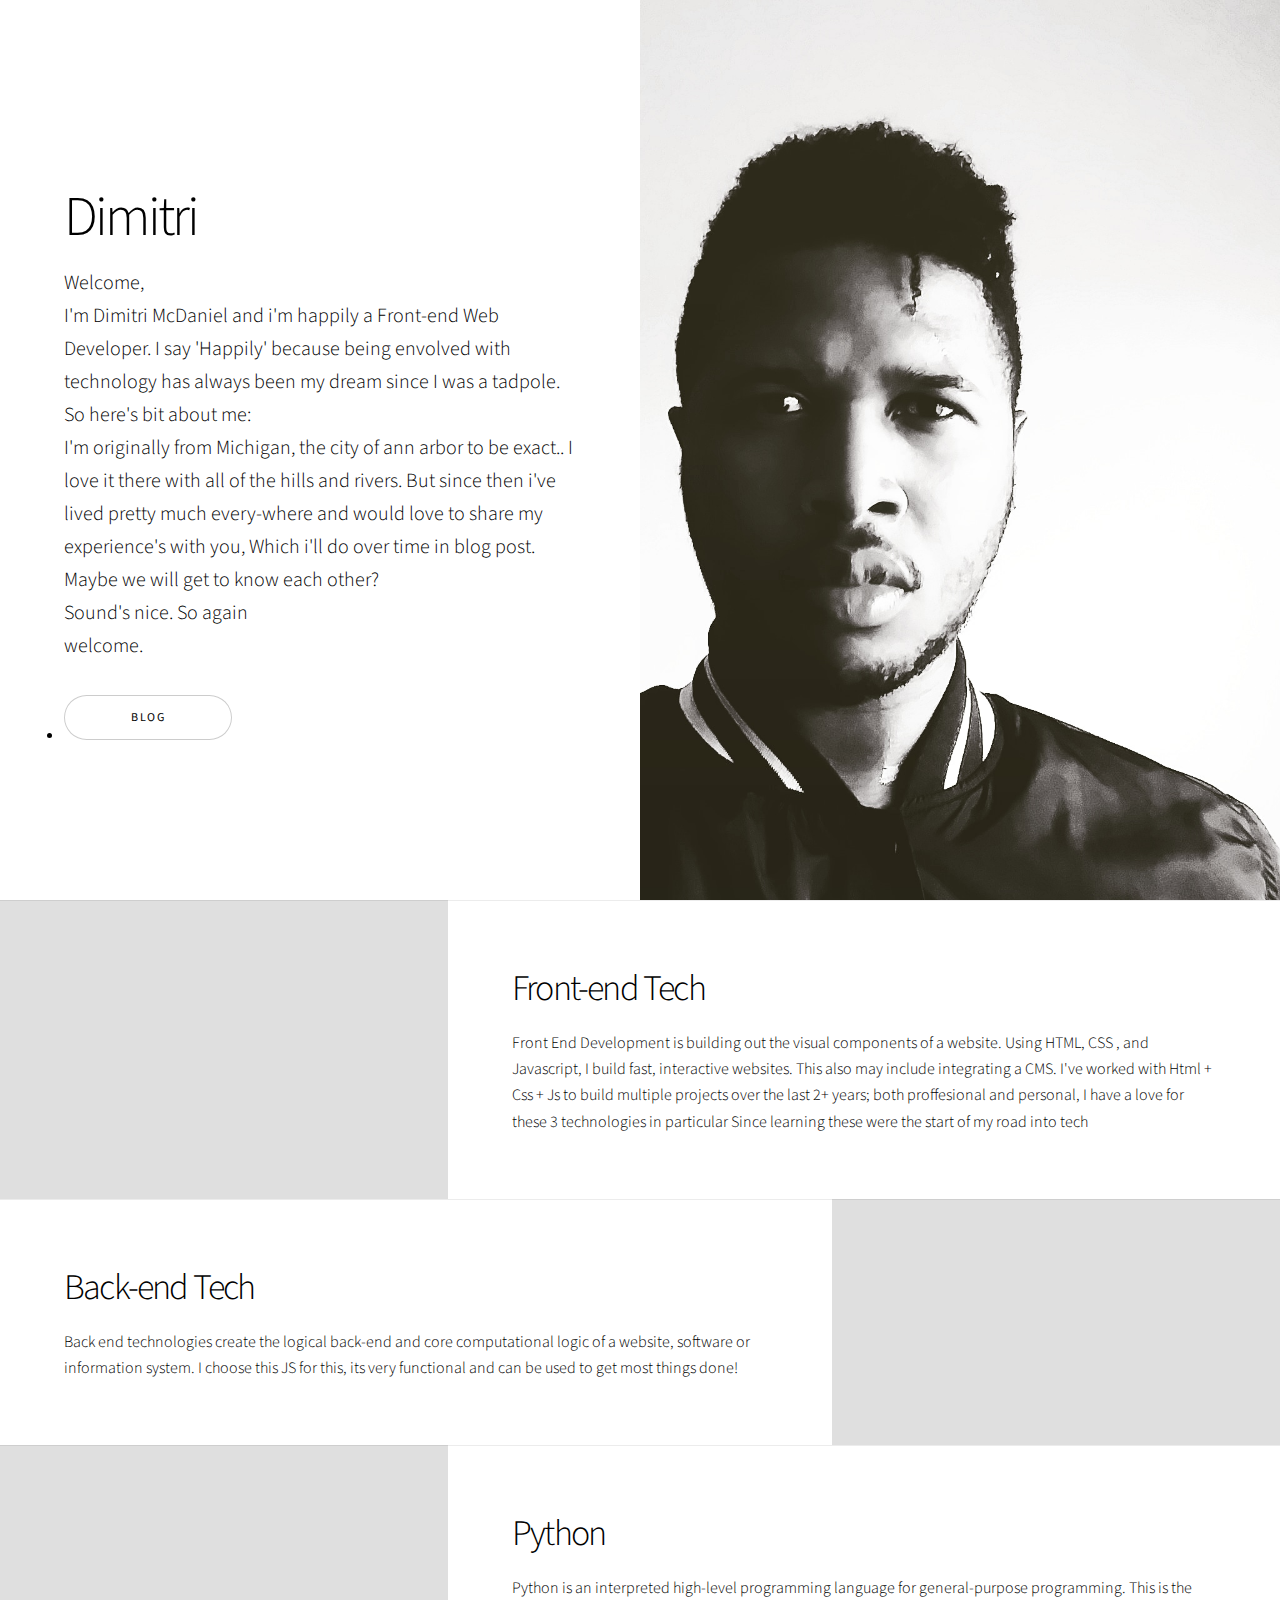
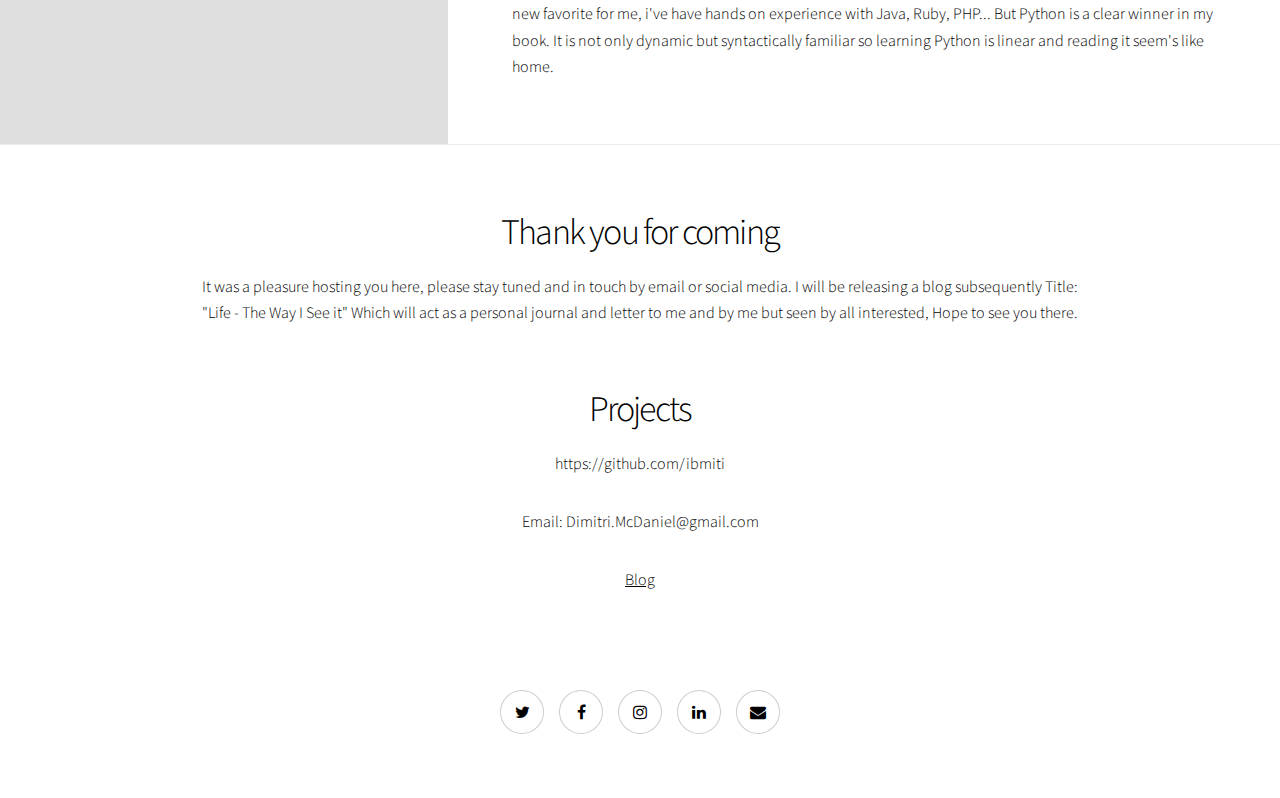
==== commit ade92def: "add blog.html" ====
--- a/index.html
+++ b/index.html
@@ -22,7 +22,7 @@
 						<div class="content">
 							<h1>Dimitri </h1>
 							<p class="major">Welcome,<br> I'm Dimitri McDaniel and i'm happily a Front-end Web Developer. I say 'Happily' because being envolved with technology has always been my dream since I was a tadpole. So here's bit about me:<br> I'm originally from Michigan, the city of ann arbor to be exact.. I love it there with all of the hills and rivers. But since then i've lived pretty much every-where and would love to share my experience's with you, Which i'll do over time in blog post.<br> Maybe we will get to know each other? <br>Sound's nice. So again<br> welcome.</p>
-								<li><a href="#first" class="button big wide smooth-scroll-middle">Get Started</a></li>
+								<li><a href="blog.html" class="button big wide smooth-scroll-middle">Blog</a></li>
 							</ul>
 						</div>
 						<div class="image">
@@ -81,6 +81,7 @@
 							<h2>Projects</h2>
 							<p>https://github.com/ibmiti</p>
 							<p>Email: Dimitri.McDaniel@gmail.com</p>
+							<a href="blog.html">Blog</a>
 
 						</div>
 
@@ -342,6 +343,7 @@
 								<li><a href="https://mail.google.com/" class="icon style2 fa-envelope"><span class="label">Dimitri.McDaniel@gmail.com</span></a></li>
 							</ul>
 
+
 						</div>
 					</footer>
 
